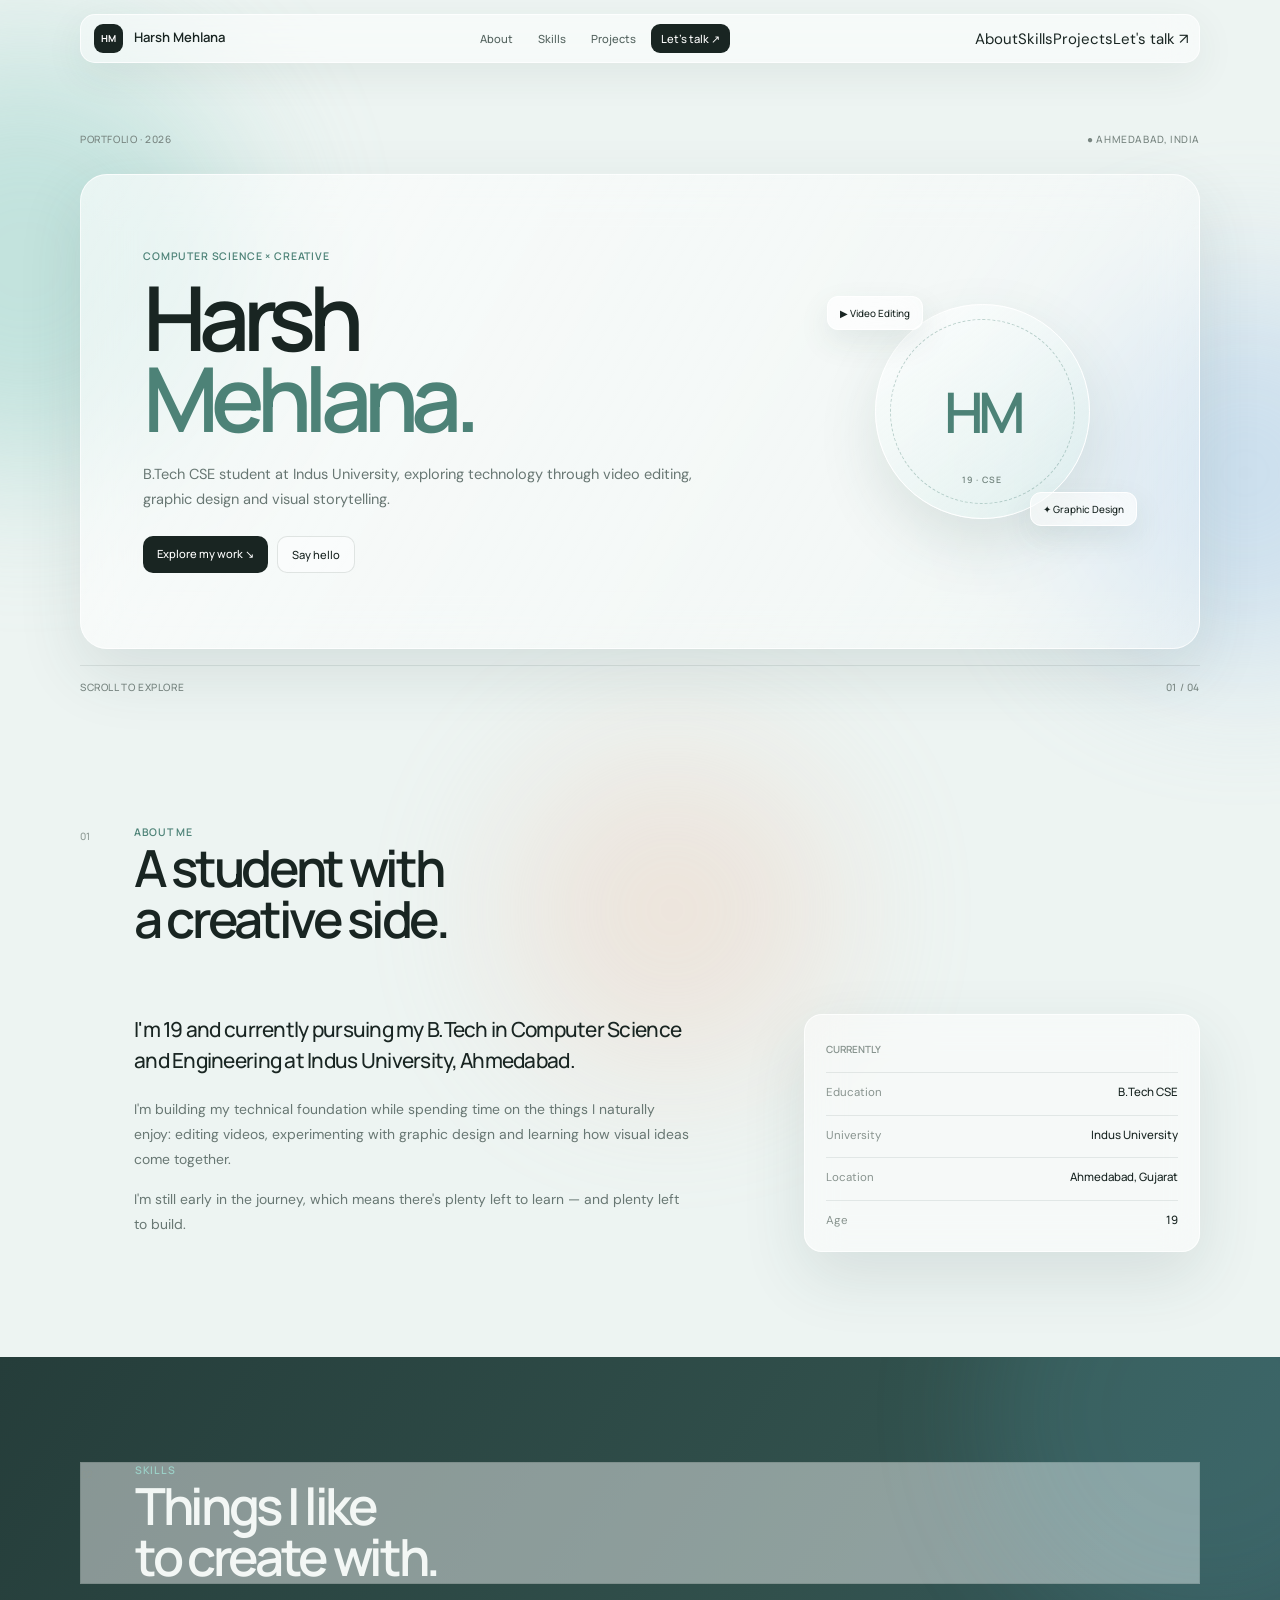
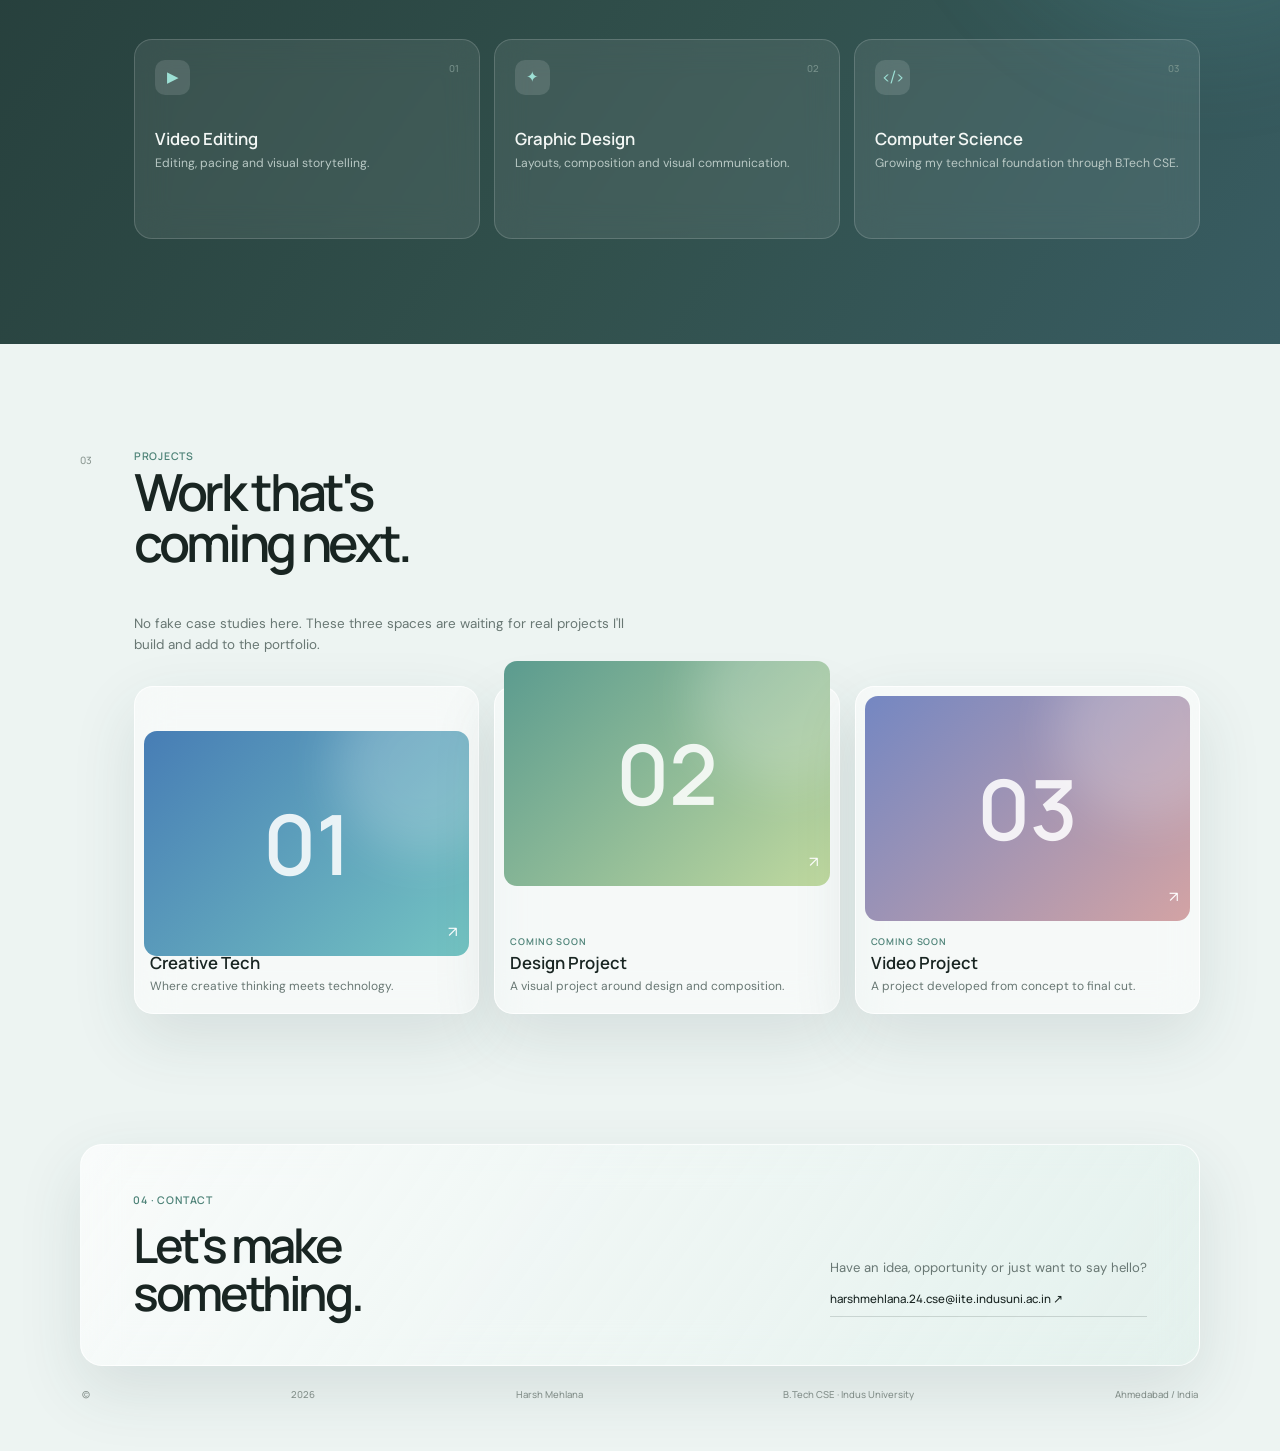
==== index.html @ b62e7a85 "Fix mobile navigation layout" ====
<!doctype html><html lang="en"><head><meta charset="utf-8"><meta name="viewport" content="width=device-width,initial-scale=1"><meta name="description" content="Harsh Mehlana — B.Tech CSE student, video editor and graphic designer."><title>Harsh Mehlana — Portfolio</title><link rel="preconnect" href="https://fonts.googleapis.com"><link href="https://fonts.googleapis.com/css2?family=DM+Sans:wght@400;500;600&family=Manrope:wght@500;600;700&display=swap" rel="stylesheet"><link href="https://cdn.jsdelivr.net/npm/bootstrap-icons@1.11.3/font/bootstrap-icons.css" rel="stylesheet"><link rel="stylesheet" href="style.css"></head><body><div class="orb a"></div><div class="orb b"></div><div class="orb c"></div><header id="siteHeader"><div class="nav"><a class="brand" href="#home"><b>HM</b> Harsh Mehlana</a><div class="links"><a href="#about">About</a><a href="#skills">Skills</a><a href="#projects">Projects</a><a class="pill" href="#contact">Let's talk ↗</a></div><button class="menu" type="button" aria-label="Open menu" aria-expanded="false">☰</button><div class="mobile-menu" aria-hidden="true"><a href="#about">About</a><a href="#skills">Skills</a><a href="#projects">Projects</a><a class="pill" href="#contact">Let's talk ↗</a></div></div></header><main><section id="home" class="hero wrap"><div class="meta"><span>Portfolio · 2026</span><span>● Ahmedabad, India</span></div><div class="hero-card reveal"><div><p class="eyebrow">Computer Science × Creative</p><h1>Harsh<br><span>Mehlana.</span></h1><p class="intro">B.Tech CSE student at Indus University, exploring technology through video editing, graphic design and visual storytelling.</p><div class="actions"><a class="btn dark" href="#projects">Explore my work ↘</a><a class="btn light" href="mailto:harshmehlana.24.cse@iite.indusuni.ac.in">Say hello</a></div></div><div class="visual"><div class="avatar">HM<small>19 · CSE</small></div><div class="chip one">▶ Video Editing</div><div class="chip two">✦ Graphic Design</div></div></div><div class="hero-foot"><span>Scroll to explore</span><span>01 / 04</span></div></section><section id="about" class="section wrap"><div class="head"><small>01</small><div><p>About me</p><h2>A student with<br>a creative side.</h2></div></div><div class="about"><div class="copy reveal"><strong>I'm 19 and currently pursuing my B.Tech in Computer Science and Engineering at Indus University, Ahmedabad.</strong><p>I'm building my technical foundation while spending time on the things I naturally enjoy: editing videos, experimenting with graphic design and learning how visual ideas come together.</p><p>I'm still early in the journey, which means there's plenty left to learn — and plenty left to build.</p></div><div class="info reveal"><label>Currently</label><p><span>Education</span><b>B.Tech CSE</b></p><p><span>University</span><b>Indus University</b></p><p><span>Location</span><b>Ahmedabad, Gujarat</b></p><p><span>Age</span><b>19</b></p></div></div></section><section id="skills" class="skills section"><div class="wrap"><div class="head light"><small>02</small><div><p>Skills</p><h2>Things I like<br>to create with.</h2></div></div><div class="skill-grid"><article class="glass reveal"><i>▶</i><em>01</em><h3>Video Editing</h3><p>Editing, pacing and visual storytelling.</p></article><article class="glass reveal"><i>✦</i><em>02</em><h3>Graphic Design</h3><p>Layouts, composition and visual communication.</p></article><article class="glass reveal"><i>&lt;/&gt;</i><em>03</em><h3>Computer Science</h3><p>Growing my technical foundation through B.Tech CSE.</p></article></div></div></section><section id="projects" class="section wrap"><div class="head"><small>03</small><div><p>Projects</p><h2>Work that's<br>coming next.</h2></div></div><p class="note">No fake case studies here. These three spaces are waiting for real projects I'll build and add to the portfolio.</p><div class="projects"><article class="project reveal"><div class="art one"><b>01</b><span>↗</span></div><small>COMING SOON</small><h3>Creative Tech</h3><p>Where creative thinking meets technology.</p></article><article class="project reveal"><div class="art two"><b>02</b><span>↗</span></div><small>COMING SOON</small><h3>Design Project</h3><p>A visual project around design and composition.</p></article><article class="project reveal"><div class="art three"><b>03</b><span>↗</span></div><small>COMING SOON</small><h3>Video Project</h3><p>A project developed from concept to final cut.</p></article></div></section><section id="contact" class="contact wrap"><div class="contact-card reveal"><div><p class="eyebrow">04 · Contact</p><h2>Let's make<br>something.</h2></div><div><p>Have an idea, opportunity or just want to say hello?</p><a href="mailto:harshmehlana.24.cse@iite.indusuni.ac.in">harshmehlana.24.cse@iite.indusuni.ac.in ↗</a></div></div><footer>© <span id="year"></span> Harsh Mehlana <span>B.Tech CSE · Indus University</span><span>Ahmedabad / India</span></footer></section></main><button id="backTop">↑</button><script src="script.js"></script></body></html>
---- style.css ----
:root{--bg:#edf4f2;--ink:#192522;--muted:#687773;--green:#4d8277;--line:rgba(255,255,255,.78);--glass:rgba(255,255,255,.48);--shadow:0 24px 65px rgba(45,77,71,.12)}*{box-sizing:border-box}html{scroll-behavior:smooth}body{margin:0;background:var(--bg);color:var(--ink);font:15px/1.6 'DM Sans',sans-serif;overflow-x:hidden}.wrap{width:min(1120px,calc(100% - 40px));margin:auto}a{text-decoration:none;color:inherit}.orb{position:fixed;z-index:-1;border-radius:50%;filter:blur(75px);pointer-events:none}.a{width:430px;height:430px;background:#9fd4cc;left:-190px;top:5%;opacity:.55}.b{width:370px;height:370px;background:#a9c9e9;right:-150px;top:32%;opacity:.48}.c{width:320px;height:320px;background:#edc1aa;left:40%;bottom:-170px;opacity:.3}header{position:fixed;z-index:20;top:0;left:0;right:0;padding:14px 18px}.nav{width:min(1120px,100%);margin:auto;padding:9px 11px 9px 13px;border:1px solid var(--line);border-radius:15px;background:rgba(255,255,255,.5);backdrop-filter:blur(20px);box-shadow:0 12px 40px rgba(40,65,62,.07);display:flex;justify-content:space-between;align-items:center}.brand{font:600 .82rem 'Manrope'}.brand b{display:inline-grid;place-items:center;width:29px;height:29px;margin-right:8px;border-radius:9px;background:var(--ink);color:#fff;font-size:.6rem}.links{display:flex;gap:5px}.links a{padding:7px 10px;border-radius:9px;font:500 .7rem 'Manrope';color:#53625e}.links a:hover{background:#fff}.links .pill{background:var(--ink);color:#fff}.menu{display:none;border:0;background:none}.hero{padding-top:105px;min-height:720px;display:flex;flex-direction:column;justify-content:center}.meta,.hero-foot{display:flex;justify-content:space-between;color:#788580;font:500 .63rem 'Manrope';letter-spacing:.06em;text-transform:uppercase}.hero-card{margin-top:28px;min-height:475px;padding:55px 62px;border:1px solid var(--line);border-radius:27px;background:linear-gradient(120deg,rgba(255,255,255,.62),rgba(255,255,255,.28));backdrop-filter:blur(24px);box-shadow:var(--shadow);display:grid;grid-template-columns:1fr 310px;gap:65px;align-items:center;overflow:hidden}.eyebrow{color:var(--green);font:600 .66rem 'Manrope';letter-spacing:.08em;text-transform:uppercase;margin:0 0 14px}.hero h1{font:600 clamp(4rem,7vw,6.6rem)/.9 'Manrope';letter-spacing:-.085em;margin:0}.hero h1 span{color:var(--green)}.intro{max-width:550px;color:var(--muted);font-size:.91rem;line-height:1.75;margin:23px 0}.actions{display:flex;gap:9px}.btn{padding:10px 14px;border-radius:10px;font:500 .7rem 'Manrope'}.dark{background:var(--ink);color:#fff}.light{border:1px solid rgba(30,50,46,.12);background:rgba(255,255,255,.45)}.visual{height:300px;position:relative;display:grid;place-items:center}.avatar{width:215px;height:215px;border-radius:50%;display:grid;place-items:center;background:linear-gradient(145deg,rgba(255,255,255,.75),rgba(202,231,227,.4));border:1px solid #fff;box-shadow:0 25px 60px rgba(47,83,78,.13);font:600 3.5rem 'Manrope';letter-spacing:-.1em;color:var(--green);position:relative}.avatar:before{content:"";position:absolute;inset:14px;border:1px dashed rgba(78,131,120,.35);border-radius:50%}.avatar small{position:absolute;bottom:32px;font:600 .55rem 'Manrope';letter-spacing:.12em;color:#72847e}.chip{position:absolute;padding:9px 12px;border:1px solid #fff;background:rgba(255,255,255,.58);backdrop-filter:blur(15px);border-radius:11px;box-shadow:0 12px 30px rgba(44,75,70,.1);font:500 .62rem 'Manrope'}.one{left:0;top:35px}.two{right:0;bottom:35px}.hero-foot{border-top:1px solid rgba(40,55,52,.1);padding-top:14px;margin-top:16px}.section{padding:105px 0}.head{display:grid;grid-template-columns:40px 1fr;gap:14px}.head small{color:#8b9792;font:500 .63rem 'Manrope';padding-top:4px}.head p{color:var(--green);font:600 .66rem 'Manrope';text-transform:uppercase;letter-spacing:.07em;margin:0 0 3px}.head h2{font:600 clamp(2rem,4vw,3.5rem)/1 'Manrope';letter-spacing:-.065em;margin:0}.about{display:grid;grid-template-columns:1fr .7fr;gap:105px;padding:70px 0 0 54px}.copy{max-width:560px}.copy strong{display:block;font:500 1.3rem/1.45 'Manrope';letter-spacing:-.035em;margin-bottom:22px}.copy p{color:var(--muted);font-size:.87rem;line-height:1.8;margin:0 0 15px}.info{padding:21px;border:1px solid var(--line);border-radius:18px;background:var(--glass);backdrop-filter:blur(18px);box-shadow:var(--shadow)}.info label{font:600 .62rem 'Manrope';text-transform:uppercase;color:#87938e}.info p{display:flex;justify-content:space-between;border-top:1px solid rgba(30,50,46,.09);padding:11px 0 0;margin:12px 0 0;font-size:.72rem}.info span{color:#89948f}.info b{font:500 .72rem 'Manrope'}.skills{max-width:none;background:linear-gradient(125deg,#253d3a,#31504c 55%,#385c62);color:#f3f7f5;position:relative;overflow:hidden}.skills:after{content:"";position:absolute;width:450px;height:450px;border-radius:50%;right:-150px;top:-170px;background:#67b9c1;opacity:.15;filter:blur(60px)}.light h2{color:#f3f7f5}.light p{color:#9bd0c7}.skill-grid{display:grid;grid-template-columns:repeat(3,1fr);gap:14px;margin:55px 0 0 54px;position:relative}.glass{min-height:200px;padding:20px;border:1px solid rgba(255,255,255,.16);border-radius:18px;background:rgba(255,255,255,.08);backdrop-filter:blur(16px);transition:.25s;position:relative}.glass:hover{transform:translateY(-5px);background:rgba(255,255,255,.13)}.glass i{display:grid;place-items:center;width:35px;height:35px;border-radius:10px;background:rgba(255,255,255,.12);color:#9de0d5;font-style:normal}.glass em{position:absolute;right:20px;top:22px;color:#78918b;font:500 .6rem 'Manrope';font-style:normal}.glass h3{font:600 1.05rem 'Manrope';margin:32px 0 4px}.glass p{color:#b8c8c4;font-size:.76rem;margin:0}.note{max-width:520px;margin:45px 0 30px 54px;color:var(--muted);font-size:.84rem}.projects{display:grid;grid-template-columns:repeat(3,1fr);gap:15px;margin-left:54px}.project{padding:9px;border:1px solid var(--line);border-radius:19px;background:var(--glass);backdrop-filter:blur(20px);box-shadow:var(--shadow);transition:.3s}.project:hover{transform:translateY(-6px)}.art{height:225px;border-radius:13px;display:grid;place-items:center;position:relative;overflow:hidden}.art:after{content:"";position:absolute;width:180px;height:180px;border-radius:50%;background:#fff3;filter:blur(25px);right:-45px;top:-55px}.art.one{background:linear-gradient(135deg,#477db5,#74c4c2)}.art.two{background:linear-gradient(135deg,#5b9b8f,#c0d99f)}.art.three{background:linear-gradient(135deg,#7487c2,#d3a3a4)}.art b{font:600 5.2rem 'Manrope';color:#fffd}.art span{position:absolute;right:12px;bottom:12px;color:#fff;z-index:2}.project>small{display:block;color:var(--green);font:600 .58rem 'Manrope';letter-spacing:.09em;margin:14px 6px 3px}.project h3{font:600 1.05rem 'Manrope';margin:0 6px 3px}.project p{color:var(--muted);font-size:.75rem;margin:0 6px 8px}.contact{padding:25px 0 28px}.contact-card{padding:48px 52px;border:1px solid var(--line);border-radius:22px;background:linear-gradient(125deg,rgba(255,255,255,.65),rgba(218,238,232,.48));backdrop-filter:blur(22px);box-shadow:var(--shadow);display:flex;justify-content:space-between;align-items:end;gap:50px}.contact-card h2{font:600 3rem/1 'Manrope';letter-spacing:-.07em;margin:0}.contact-card>div:last-child{max-width:430px}.contact-card p:not(.eyebrow){color:var(--muted);font-size:.82rem}.contact-card a{display:block;border-bottom:1px solid rgba(30,45,42,.16);padding-bottom:10px;font:500 .72rem 'Manrope';word-break:break-word}footer{display:flex;justify-content:space-between;padding:22px 2px;color:#89948f;font:500 .6rem 'Manrope'}#backTop{position:fixed;right:20px;bottom:20px;width:38px;height:38px;border:1px solid #fff;border-radius:11px;background:#fffb;color:var(--ink);opacity:0;pointer-events:none;z-index:40}#backTop.show{opacity:1;pointer-events:auto}.reveal{opacity:0;transform:translateY(16px);transition:.65s}.reveal.visible{opacity:1;transform:none}.delay-1{transition-delay:.08s}.delay-2{transition-delay:.16s}@media(max-width:850px){.wrap{width:calc(100% - 30px)}.links{display:none}.menu{display:block}.hero-card{grid-template-columns:1fr;padding:40px;gap:25px}.visual{max-width:330px}.about{grid-template-columns:1fr;gap:40px;padding-left:0}.skill-grid,.projects{grid-template-columns:1fr 1fr;margin-left:0}.note{margin-left:0}.skills{padding-left:15px;padding-right:15px}.contact-card{display:block}.contact-card>div:last-child{margin-top:30px}}@media(max-width:540px){.hero{padding-top:90px}.hero-top span:last-child,.hero-foot span:first-child{display:none}.hero-card{padding:28px 22px;border-radius:20px}.hero h1{font-size:clamp(3.5rem,17vw,5rem)}.hero-text{font-size:.85rem}.visual{height:250px}.avatar{width:180px;height:180px}.avatar{font-size:3rem}.one{left:-3px}.two{right:-3px}.section{padding:80px 0}.skill-grid,.projects{grid-template-columns:1fr}.glass{min-height:155px}.art{height:210px}.contact-card{padding:32px 24px}.contact-card h2{font-size:2.5rem}footer{flex-direction:column;gap:7px}}
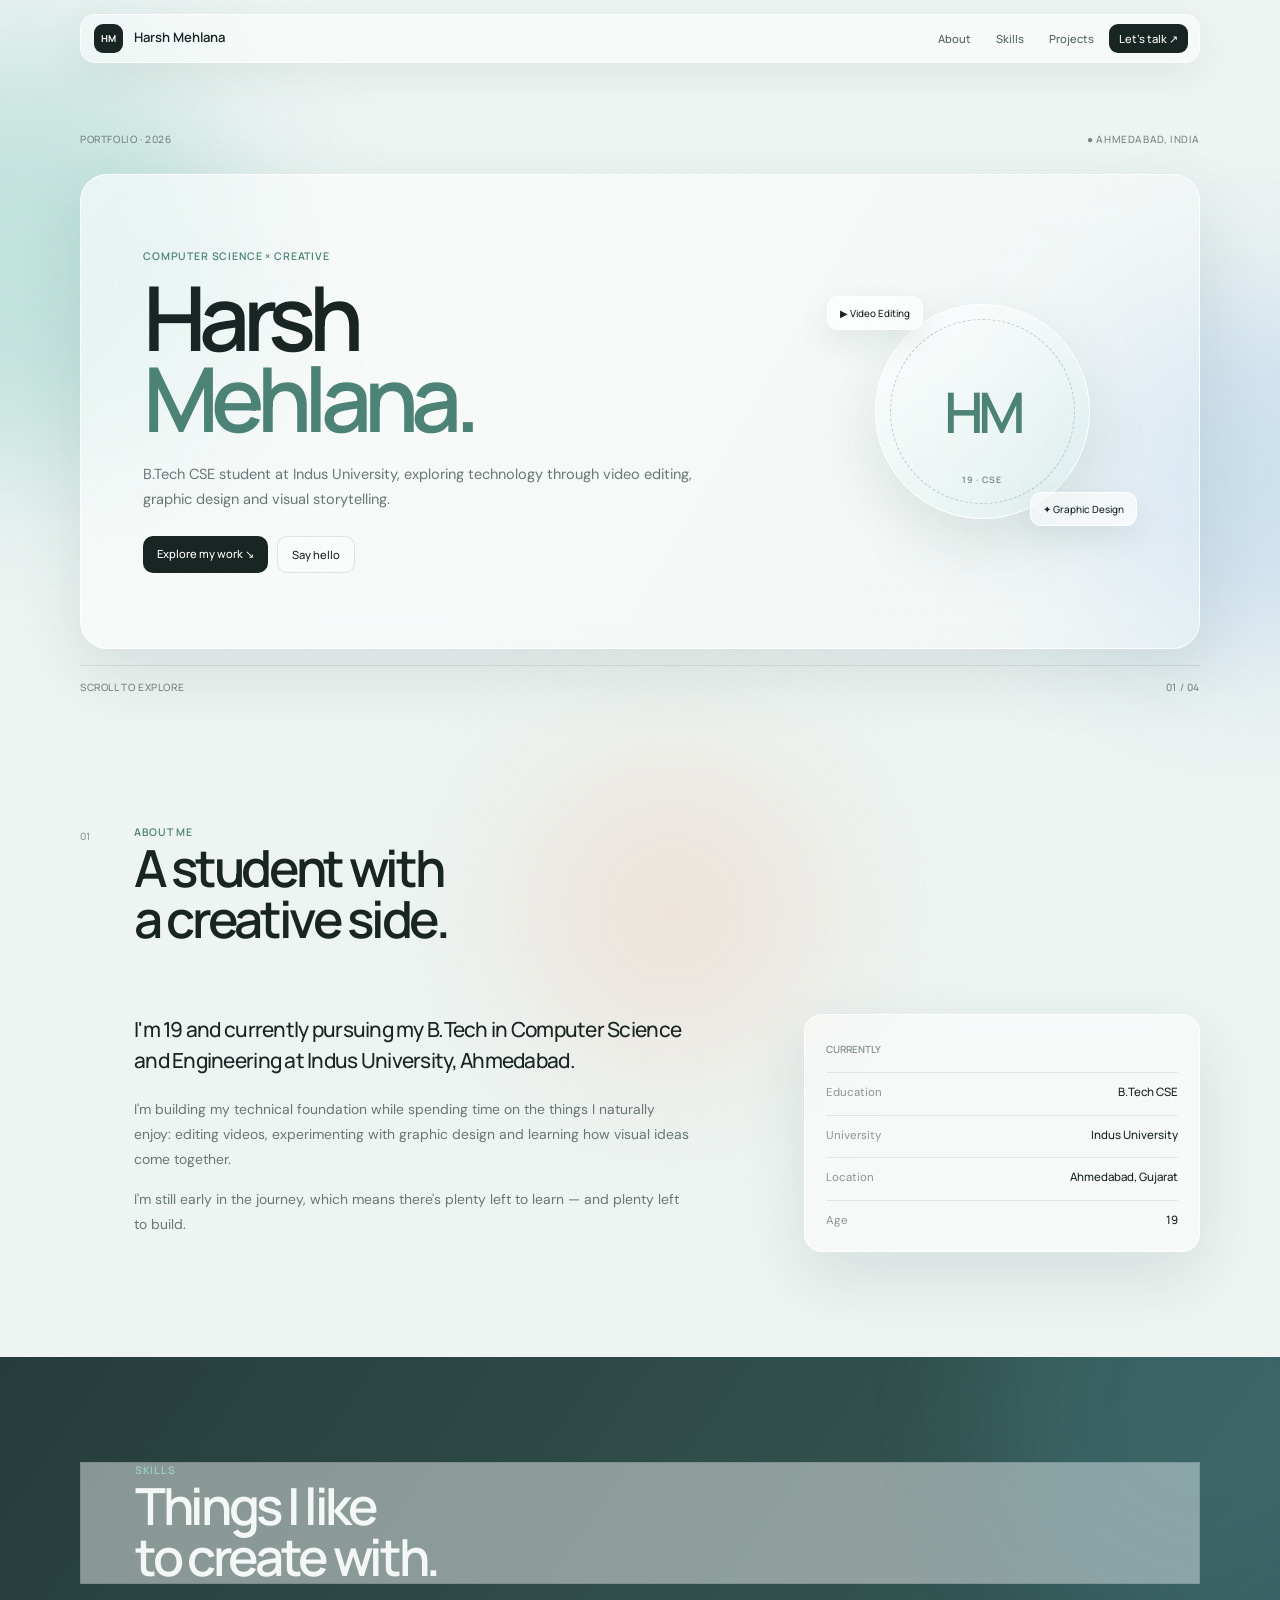
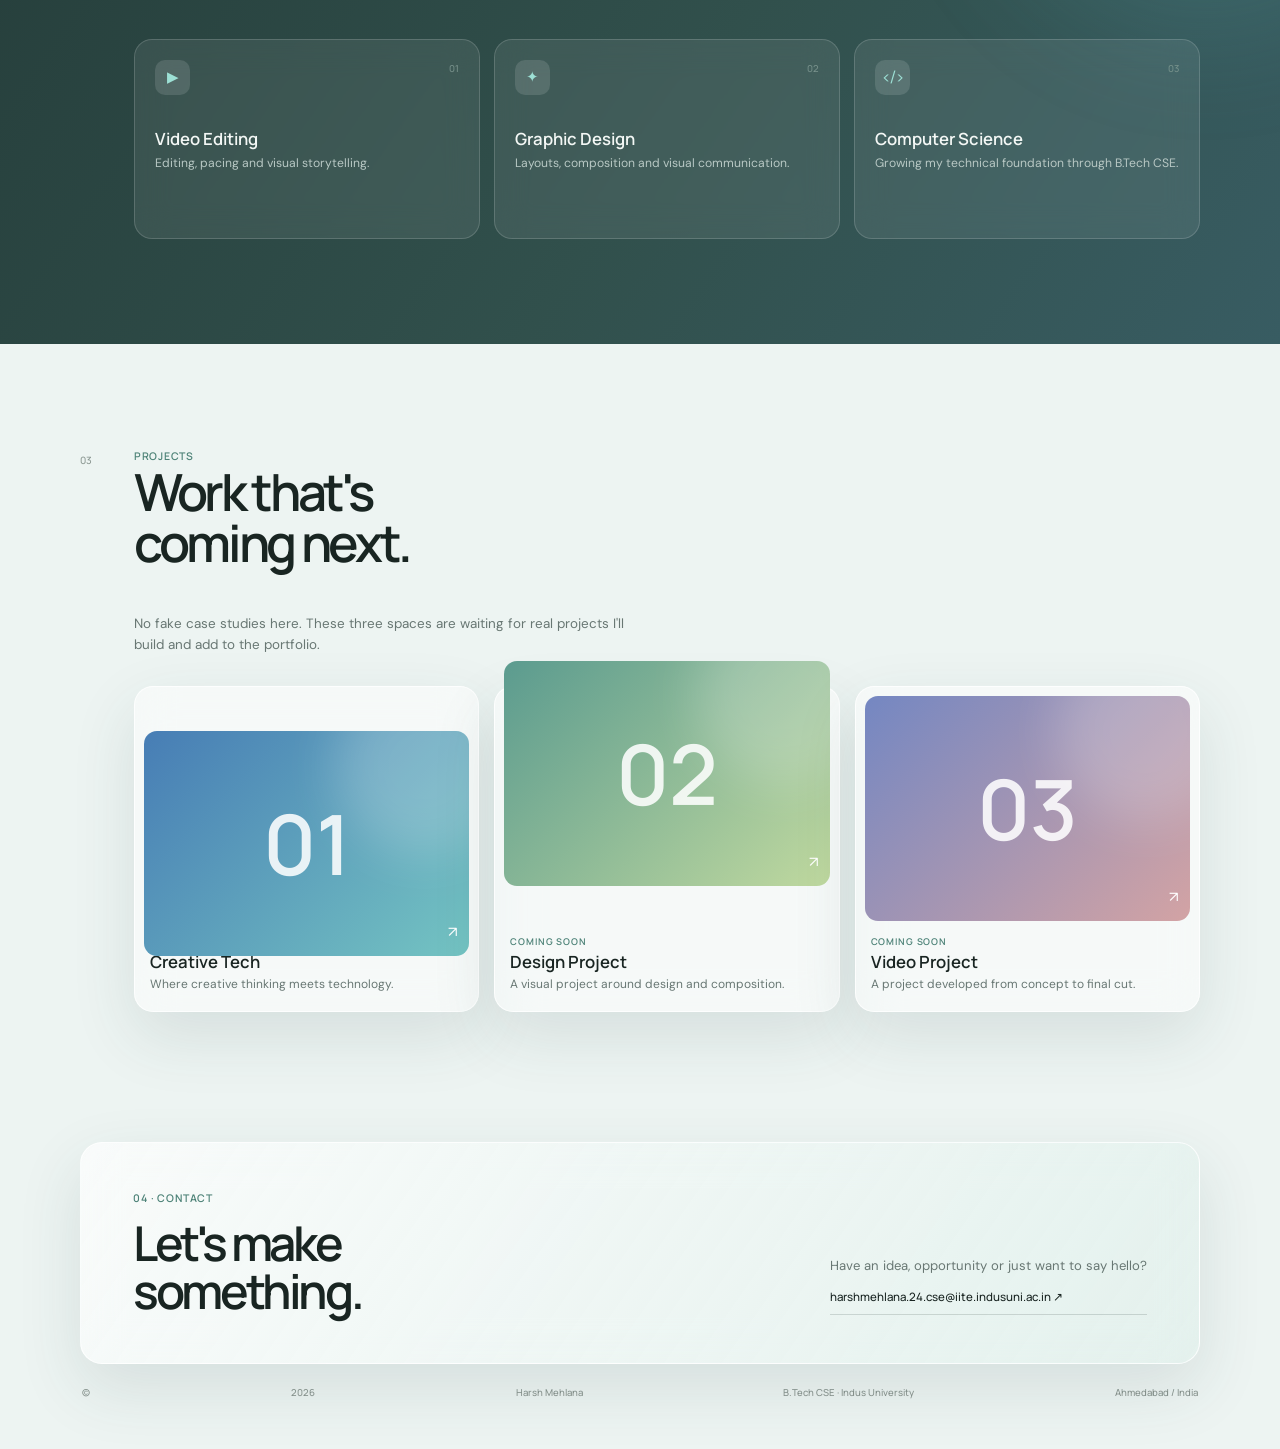
==== commit aaeda380: "Normalize project card markup" ====
--- a/index.html
+++ b/index.html
@@ -1 +1 @@
-<!doctype html><html lang="en"><head><meta charset="utf-8"><meta name="viewport" content="width=device-width,initial-scale=1"><meta name="description" content="Harsh Mehlana — B.Tech CSE student, video editor and graphic designer."><title>Harsh Mehlana — Portfolio</title><link rel="preconnect" href="https://fonts.googleapis.com"><link href="https://fonts.googleapis.com/css2?family=DM+Sans:wght@400;500;600&family=Manrope:wght@500;600;700&display=swap" rel="stylesheet"><link href="https://cdn.jsdelivr.net/npm/bootstrap-icons@1.11.3/font/bootstrap-icons.css" rel="stylesheet"><link rel="stylesheet" href="style.css"></head><body><div class="orb a"></div><div class="orb b"></div><div class="orb c"></div><header id="siteHeader"><div class="nav"><a class="brand" href="#home"><b>HM</b> Harsh Mehlana</a><div class="links"><a href="#about">About</a><a href="#skills">Skills</a><a href="#projects">Projects</a><a class="pill" href="#contact">Let's talk ↗</a></div><button class="menu" type="button" aria-label="Open menu" aria-expanded="false">☰</button><div class="mobile-menu" aria-hidden="true"><a href="#about">About</a><a href="#skills">Skills</a><a href="#projects">Projects</a><a class="pill" href="#contact">Let's talk ↗</a></div></div></header><main><section id="home" class="hero wrap"><div class="meta"><span>Portfolio · 2026</span><span>● Ahmedabad, India</span></div><div class="hero-card reveal"><div><p class="eyebrow">Computer Science × Creative</p><h1>Harsh<br><span>Mehlana.</span></h1><p class="intro">B.Tech CSE student at Indus University, exploring technology through video editing, graphic design and visual storytelling.</p><div class="actions"><a class="btn dark" href="#projects">Explore my work ↘</a><a class="btn light" href="mailto:harshmehlana.24.cse@iite.indusuni.ac.in">Say hello</a></div></div><div class="visual"><div class="avatar">HM<small>19 · CSE</small></div><div class="chip one">▶ Video Editing</div><div class="chip two">✦ Graphic Design</div></div></div><div class="hero-foot"><span>Scroll to explore</span><span>01 / 04</span></div></section><section id="about" class="section wrap"><div class="head"><small>01</small><div><p>About me</p><h2>A student with<br>a creative side.</h2></div></div><div class="about"><div class="copy reveal"><strong>I'm 19 and currently pursuing my B.Tech in Computer Science and Engineering at Indus University, Ahmedabad.</strong><p>I'm building my technical foundation while spending time on the things I naturally enjoy: editing videos, experimenting with graphic design and learning how visual ideas come together.</p><p>I'm still early in the journey, which means there's plenty left to learn — and plenty left to build.</p></div><div class="info reveal"><label>Currently</label><p><span>Education</span><b>B.Tech CSE</b></p><p><span>University</span><b>Indus University</b></p><p><span>Location</span><b>Ahmedabad, Gujarat</b></p><p><span>Age</span><b>19</b></p></div></div></section><section id="skills" class="skills section"><div class="wrap"><div class="head light"><small>02</small><div><p>Skills</p><h2>Things I like<br>to create with.</h2></div></div><div class="skill-grid"><article class="glass reveal"><i>▶</i><em>01</em><h3>Video Editing</h3><p>Editing, pacing and visual storytelling.</p></article><article class="glass reveal"><i>✦</i><em>02</em><h3>Graphic Design</h3><p>Layouts, composition and visual communication.</p></article><article class="glass reveal"><i>&lt;/&gt;</i><em>03</em><h3>Computer Science</h3><p>Growing my technical foundation through B.Tech CSE.</p></article></div></div></section><section id="projects" class="section wrap"><div class="head"><small>03</small><div><p>Projects</p><h2>Work that's<br>coming next.</h2></div></div><p class="note">No fake case studies here. These three spaces are waiting for real projects I'll build and add to the portfolio.</p><div class="projects"><article class="project reveal"><div class="art one"><b>01</b><span>↗</span></div><small>COMING SOON</small><h3>Creative Tech</h3><p>Where creative thinking meets technology.</p></article><article class="project reveal"><div class="art two"><b>02</b><span>↗</span></div><small>COMING SOON</small><h3>Design Project</h3><p>A visual project around design and composition.</p></article><article class="project reveal"><div class="art three"><b>03</b><span>↗</span></div><small>COMING SOON</small><h3>Video Project</h3><p>A project developed from concept to final cut.</p></article></div></section><section id="contact" class="contact wrap"><div class="contact-card reveal"><div><p class="eyebrow">04 · Contact</p><h2>Let's make<br>something.</h2></div><div><p>Have an idea, opportunity or just want to say hello?</p><a href="mailto:harshmehlana.24.cse@iite.indusuni.ac.in">harshmehlana.24.cse@iite.indusuni.ac.in ↗</a></div></div><footer>© <span id="year"></span> Harsh Mehlana <span>B.Tech CSE · Indus University</span><span>Ahmedabad / India</span></footer></section></main><button id="backTop">↑</button><script src="script.js"></script></body></html>+<!doctype html><html lang="en"><head><meta charset="utf-8"><meta name="viewport" content="width=device-width,initial-scale=1"><meta name="description" content="Harsh Mehlana — B.Tech CSE student, video editor and graphic designer."><title>Harsh Mehlana — Portfolio</title><link rel="preconnect" href="https://fonts.googleapis.com"><link href="https://fonts.googleapis.com/css2?family=DM+Sans:wght@400;500;600&family=Manrope:wght@500;600;700&display=swap" rel="stylesheet"><link href="https://cdn.jsdelivr.net/npm/bootstrap-icons@1.11.3/font/bootstrap-icons.css" rel="stylesheet"><link rel="stylesheet" href="style.css"></head><body><div class="orb a"></div><div class="orb b"></div><div class="orb c"></div><header id="siteHeader"><div class="nav"><a class="brand" href="#home"><b>HM</b> Harsh Mehlana</a><div class="links"><a href="#about">About</a><a href="#skills">Skills</a><a href="#projects">Projects</a><a class="pill" href="#contact">Let's talk ↗</a></div><button class="menu" type="button" aria-label="Open menu" aria-expanded="false">☰</button><div class="mobile-menu" aria-hidden="true"><a href="#about">About</a><a href="#skills">Skills</a><a href="#projects">Projects</a><a class="pill" href="#contact">Let's talk ↗</a></div></div></header><main><section id="home" class="hero wrap"><div class="meta"><span>Portfolio · 2026</span><span>● Ahmedabad, India</span></div><div class="hero-card reveal"><div><p class="eyebrow">Computer Science × Creative</p><h1>Harsh<br><span>Mehlana.</span></h1><p class="intro">B.Tech CSE student at Indus University, exploring technology through video editing, graphic design and visual storytelling.</p><div class="actions"><a class="btn dark" href="#projects">Explore my work ↘</a><a class="btn light" href="mailto:harshmehlana.24.cse@iite.indusuni.ac.in">Say hello</a></div></div><div class="visual"><div class="avatar">HM<small>19 · CSE</small></div><div class="chip one">▶ Video Editing</div><div class="chip two">✦ Graphic Design</div></div></div><div class="hero-foot"><span>Scroll to explore</span><span>01 / 04</span></div></section><section id="about" class="section wrap"><div class="head"><small>01</small><div><p>About me</p><h2>A student with<br>a creative side.</h2></div></div><div class="about"><div class="copy reveal"><strong>I'm 19 and currently pursuing my B.Tech in Computer Science and Engineering at Indus University, Ahmedabad.</strong><p>I'm building my technical foundation while spending time on the things I naturally enjoy: editing videos, experimenting with graphic design and learning how visual ideas come together.</p><p>I'm still early in the journey, which means there's plenty left to learn — and plenty left to build.</p></div><div class="info reveal"><label>Currently</label><p><span>Education</span><b>B.Tech CSE</b></p><p><span>University</span><b>Indus University</b></p><p><span>Location</span><b>Ahmedabad, Gujarat</b></p><p><span>Age</span><b>19</b></p></div></div></section><section id="skills" class="skills section"><div class="wrap"><div class="head light"><small>02</small><div><p>Skills</p><h2>Things I like<br>to create with.</h2></div></div><div class="skill-grid"><article class="glass reveal"><i>▶</i><em>01</em><h3>Video Editing</h3><p>Editing, pacing and visual storytelling.</p></article><article class="glass reveal"><i>✦</i><em>02</em><h3>Graphic Design</h3><p>Layouts, composition and visual communication.</p></article><article class="glass reveal"><i>&lt;/&gt;</i><em>03</em><h3>Computer Science</h3><p>Growing my technical foundation through B.Tech CSE.</p></article></div></div></section><section id="projects" class="section wrap"><div class="head"><small>03</small><div><p>Projects</p><h2>Work that's<br>coming next.</h2></div></div><p class="note">No fake case studies here. These three spaces are waiting for real projects I'll build and add to the portfolio.</p><div class="projects"><article class="project"><div class="art one"><b>01</b><span>↗</span></div><small>COMING SOON</small><h3>Creative Tech</h3><p>Where creative thinking meets technology.</p></article><article class="project"><div class="art two"><b>02</b><span>↗</span></div><small>COMING SOON</small><h3>Design Project</h3><p>A visual project around design and composition.</p></article><article class="project"><div class="art three"><b>03</b><span>↗</span></div><small>COMING SOON</small><h3>Video Project</h3><p>A project developed from concept to final cut.</p></article></div></section><section id="contact" class="contact wrap"><div class="contact-card reveal"><div><p class="eyebrow">04 · Contact</p><h2>Let's make<br>something.</h2></div><div><p>Have an idea, opportunity or just want to say hello?</p><a href="mailto:harshmehlana.24.cse@iite.indusuni.ac.in">harshmehlana.24.cse@iite.indusuni.ac.in ↗</a></div></div><footer>© <span id="year"></span> Harsh Mehlana <span>B.Tech CSE · Indus University</span><span>Ahmedabad / India</span></footer></section></main><button id="backTop">↑</button><script src="script.js"></script></body></html>
--- a/style.css
+++ b/style.css
@@ -1 +1,261 @@
-:root{--bg:#edf4f2;--ink:#192522;--muted:#687773;--green:#4d8277;--line:rgba(255,255,255,.78);--glass:rgba(255,255,255,.48);--shadow:0 24px 65px rgba(45,77,71,.12)}*{box-sizing:border-box}html{scroll-behavior:smooth}body{margin:0;background:var(--bg);color:var(--ink);font:15px/1.6 'DM Sans',sans-serif;overflow-x:hidden}.wrap{width:min(1120px,calc(100% - 40px));margin:auto}a{text-decoration:none;color:inherit}.orb{position:fixed;z-index:-1;border-radius:50%;filter:blur(75px);pointer-events:none}.a{width:430px;height:430px;background:#9fd4cc;left:-190px;top:5%;opacity:.55}.b{width:370px;height:370px;background:#a9c9e9;right:-150px;top:32%;opacity:.48}.c{width:320px;height:320px;background:#edc1aa;left:40%;bottom:-170px;opacity:.3}header{position:fixed;z-index:20;top:0;left:0;right:0;padding:14px 18px}.nav{width:min(1120px,100%);margin:auto;padding:9px 11px 9px 13px;border:1px solid var(--line);border-radius:15px;background:rgba(255,255,255,.5);backdrop-filter:blur(20px);box-shadow:0 12px 40px rgba(40,65,62,.07);display:flex;justify-content:space-between;align-items:center}.brand{font:600 .82rem 'Manrope'}.brand b{display:inline-grid;place-items:center;width:29px;height:29px;margin-right:8px;border-radius:9px;background:var(--ink);color:#fff;font-size:.6rem}.links{display:flex;gap:5px}.links a{padding:7px 10px;border-radius:9px;font:500 .7rem 'Manrope';color:#53625e}.links a:hover{background:#fff}.links .pill{background:var(--ink);color:#fff}.menu{display:none;border:0;background:none}.hero{padding-top:105px;min-height:720px;display:flex;flex-direction:column;justify-content:center}.meta,.hero-foot{display:flex;justify-content:space-between;color:#788580;font:500 .63rem 'Manrope';letter-spacing:.06em;text-transform:uppercase}.hero-card{margin-top:28px;min-height:475px;padding:55px 62px;border:1px solid var(--line);border-radius:27px;background:linear-gradient(120deg,rgba(255,255,255,.62),rgba(255,255,255,.28));backdrop-filter:blur(24px);box-shadow:var(--shadow);display:grid;grid-template-columns:1fr 310px;gap:65px;align-items:center;overflow:hidden}.eyebrow{color:var(--green);font:600 .66rem 'Manrope';letter-spacing:.08em;text-transform:uppercase;margin:0 0 14px}.hero h1{font:600 clamp(4rem,7vw,6.6rem)/.9 'Manrope';letter-spacing:-.085em;margin:0}.hero h1 span{color:var(--green)}.intro{max-width:550px;color:var(--muted);font-size:.91rem;line-height:1.75;margin:23px 0}.actions{display:flex;gap:9px}.btn{padding:10px 14px;border-radius:10px;font:500 .7rem 'Manrope'}.dark{background:var(--ink);color:#fff}.light{border:1px solid rgba(30,50,46,.12);background:rgba(255,255,255,.45)}.visual{height:300px;position:relative;display:grid;place-items:center}.avatar{width:215px;height:215px;border-radius:50%;display:grid;place-items:center;background:linear-gradient(145deg,rgba(255,255,255,.75),rgba(202,231,227,.4));border:1px solid #fff;box-shadow:0 25px 60px rgba(47,83,78,.13);font:600 3.5rem 'Manrope';letter-spacing:-.1em;color:var(--green);position:relative}.avatar:before{content:"";position:absolute;inset:14px;border:1px dashed rgba(78,131,120,.35);border-radius:50%}.avatar small{position:absolute;bottom:32px;font:600 .55rem 'Manrope';letter-spacing:.12em;color:#72847e}.chip{position:absolute;padding:9px 12px;border:1px solid #fff;background:rgba(255,255,255,.58);backdrop-filter:blur(15px);border-radius:11px;box-shadow:0 12px 30px rgba(44,75,70,.1);font:500 .62rem 'Manrope'}.one{left:0;top:35px}.two{right:0;bottom:35px}.hero-foot{border-top:1px solid rgba(40,55,52,.1);padding-top:14px;margin-top:16px}.section{padding:105px 0}.head{display:grid;grid-template-columns:40px 1fr;gap:14px}.head small{color:#8b9792;font:500 .63rem 'Manrope';padding-top:4px}.head p{color:var(--green);font:600 .66rem 'Manrope';text-transform:uppercase;letter-spacing:.07em;margin:0 0 3px}.head h2{font:600 clamp(2rem,4vw,3.5rem)/1 'Manrope';letter-spacing:-.065em;margin:0}.about{display:grid;grid-template-columns:1fr .7fr;gap:105px;padding:70px 0 0 54px}.copy{max-width:560px}.copy strong{display:block;font:500 1.3rem/1.45 'Manrope';letter-spacing:-.035em;margin-bottom:22px}.copy p{color:var(--muted);font-size:.87rem;line-height:1.8;margin:0 0 15px}.info{padding:21px;border:1px solid var(--line);border-radius:18px;background:var(--glass);backdrop-filter:blur(18px);box-shadow:var(--shadow)}.info label{font:600 .62rem 'Manrope';text-transform:uppercase;color:#87938e}.info p{display:flex;justify-content:space-between;border-top:1px solid rgba(30,50,46,.09);padding:11px 0 0;margin:12px 0 0;font-size:.72rem}.info span{color:#89948f}.info b{font:500 .72rem 'Manrope'}.skills{max-width:none;background:linear-gradient(125deg,#253d3a,#31504c 55%,#385c62);color:#f3f7f5;position:relative;overflow:hidden}.skills:after{content:"";position:absolute;width:450px;height:450px;border-radius:50%;right:-150px;top:-170px;background:#67b9c1;opacity:.15;filter:blur(60px)}.light h2{color:#f3f7f5}.light p{color:#9bd0c7}.skill-grid{display:grid;grid-template-columns:repeat(3,1fr);gap:14px;margin:55px 0 0 54px;position:relative}.glass{min-height:200px;padding:20px;border:1px solid rgba(255,255,255,.16);border-radius:18px;background:rgba(255,255,255,.08);backdrop-filter:blur(16px);transition:.25s;position:relative}.glass:hover{transform:translateY(-5px);background:rgba(255,255,255,.13)}.glass i{display:grid;place-items:center;width:35px;height:35px;border-radius:10px;background:rgba(255,255,255,.12);color:#9de0d5;font-style:normal}.glass em{position:absolute;right:20px;top:22px;color:#78918b;font:500 .6rem 'Manrope';font-style:normal}.glass h3{font:600 1.05rem 'Manrope';margin:32px 0 4px}.glass p{color:#b8c8c4;font-size:.76rem;margin:0}.note{max-width:520px;margin:45px 0 30px 54px;color:var(--muted);font-size:.84rem}.projects{display:grid;grid-template-columns:repeat(3,1fr);gap:15px;margin-left:54px}.project{padding:9px;border:1px solid var(--line);border-radius:19px;background:var(--glass);backdrop-filter:blur(20px);box-shadow:var(--shadow);transition:.3s}.project:hover{transform:translateY(-6px)}.art{height:225px;border-radius:13px;display:grid;place-items:center;position:relative;overflow:hidden}.art:after{content:"";position:absolute;width:180px;height:180px;border-radius:50%;background:#fff3;filter:blur(25px);right:-45px;top:-55px}.art.one{background:linear-gradient(135deg,#477db5,#74c4c2)}.art.two{background:linear-gradient(135deg,#5b9b8f,#c0d99f)}.art.three{background:linear-gradient(135deg,#7487c2,#d3a3a4)}.art b{font:600 5.2rem 'Manrope';color:#fffd}.art span{position:absolute;right:12px;bottom:12px;color:#fff;z-index:2}.project>small{display:block;color:var(--green);font:600 .58rem 'Manrope';letter-spacing:.09em;margin:14px 6px 3px}.project h3{font:600 1.05rem 'Manrope';margin:0 6px 3px}.project p{color:var(--muted);font-size:.75rem;margin:0 6px 8px}.contact{padding:25px 0 28px}.contact-card{padding:48px 52px;border:1px solid var(--line);border-radius:22px;background:linear-gradient(125deg,rgba(255,255,255,.65),rgba(218,238,232,.48));backdrop-filter:blur(22px);box-shadow:var(--shadow);display:flex;justify-content:space-between;align-items:end;gap:50px}.contact-card h2{font:600 3rem/1 'Manrope';letter-spacing:-.07em;margin:0}.contact-card>div:last-child{max-width:430px}.contact-card p:not(.eyebrow){color:var(--muted);font-size:.82rem}.contact-card a{display:block;border-bottom:1px solid rgba(30,45,42,.16);padding-bottom:10px;font:500 .72rem 'Manrope';word-break:break-word}footer{display:flex;justify-content:space-between;padding:22px 2px;color:#89948f;font:500 .6rem 'Manrope'}#backTop{position:fixed;right:20px;bottom:20px;width:38px;height:38px;border:1px solid #fff;border-radius:11px;background:#fffb;color:var(--ink);opacity:0;pointer-events:none;z-index:40}#backTop.show{opacity:1;pointer-events:auto}.reveal{opacity:0;transform:translateY(16px);transition:.65s}.reveal.visible{opacity:1;transform:none}.delay-1{transition-delay:.08s}.delay-2{transition-delay:.16s}@media(max-width:850px){.wrap{width:calc(100% - 30px)}.links{display:none}.menu{display:block}.hero-card{grid-template-columns:1fr;padding:40px;gap:25px}.visual{max-width:330px}.about{grid-template-columns:1fr;gap:40px;padding-left:0}.skill-grid,.projects{grid-template-columns:1fr 1fr;margin-left:0}.note{margin-left:0}.skills{padding-left:15px;padding-right:15px}.contact-card{display:block}.contact-card>div:last-child{margin-top:30px}}@media(max-width:540px){.hero{padding-top:90px}.hero-top span:last-child,.hero-foot span:first-child{display:none}.hero-card{padding:28px 22px;border-radius:20px}.hero h1{font-size:clamp(3.5rem,17vw,5rem)}.hero-text{font-size:.85rem}.visual{height:250px}.avatar{width:180px;height:180px}.avatar{font-size:3rem}.one{left:-3px}.two{right:-3px}.section{padding:80px 0}.skill-grid,.projects{grid-template-columns:1fr}.glass{min-height:155px}.art{height:210px}.contact-card{padding:32px 24px}.contact-card h2{font-size:2.5rem}footer{flex-direction:column;gap:7px}}+:root{--bg:#edf4f2;--ink:#192522;--muted:#687773;--green:#4d8277;--line:rgba(255,255,255,.78);--glass:rgba(255,255,255,.48);--shadow:0 24px 65px rgba(45,77,71,.12)}*{box-sizing:border-box}html{scroll-behavior:smooth}body{margin:0;background:var(--bg);color:var(--ink);font:15px/1.6 'DM Sans',sans-serif;overflow-x:hidden}.wrap{width:min(1120px,calc(100% - 40px));margin:auto}a{text-decoration:none;color:inherit}.orb{position:fixed;z-index:-1;border-radius:50%;filter:blur(75px);pointer-events:none}.a{width:430px;height:430px;background:#9fd4cc;left:-190px;top:5%;opacity:.55}.b{width:370px;height:370px;background:#a9c9e9;right:-150px;top:32%;opacity:.48}.c{width:320px;height:320px;background:#edc1aa;left:40%;bottom:-170px;opacity:.3}header{position:fixed;z-index:20;top:0;left:0;right:0;padding:14px 18px}.nav{width:min(1120px,100%);margin:auto;padding:9px 11px 9px 13px;border:1px solid var(--line);border-radius:15px;background:rgba(255,255,255,.5);backdrop-filter:blur(20px);box-shadow:0 12px 40px rgba(40,65,62,.07);display:flex;justify-content:space-between;align-items:center}.brand{font:600 .82rem 'Manrope'}.brand b{display:inline-grid;place-items:center;width:29px;height:29px;margin-right:8px;border-radius:9px;background:var(--ink);color:#fff;font-size:.6rem}.links{display:flex;gap:5px}.links a{padding:7px 10px;border-radius:9px;font:500 .7rem 'Manrope';color:#53625e}.links a:hover{background:#fff}.links .pill{background:var(--ink);color:#fff}.menu{display:none;border:0;background:none}.hero{padding-top:105px;min-height:720px;display:flex;flex-direction:column;justify-content:center}.meta,.hero-foot{display:flex;justify-content:space-between;color:#788580;font:500 .63rem 'Manrope';letter-spacing:.06em;text-transform:uppercase}.hero-card{margin-top:28px;min-height:475px;padding:55px 62px;border:1px solid var(--line);border-radius:27px;background:linear-gradient(120deg,rgba(255,255,255,.62),rgba(255,255,255,.28));backdrop-filter:blur(24px);box-shadow:var(--shadow);display:grid;grid-template-columns:1fr 310px;gap:65px;align-items:center;overflow:hidden}.eyebrow{color:var(--green);font:600 .66rem 'Manrope';letter-spacing:.08em;text-transform:uppercase;margin:0 0 14px}.hero h1{font:600 clamp(4rem,7vw,6.6rem)/.9 'Manrope';letter-spacing:-.085em;margin:0}.hero h1 span{color:var(--green)}.intro{max-width:550px;color:var(--muted);font-size:.91rem;line-height:1.75;margin:23px 0}.actions{display:flex;gap:9px}.btn{padding:10px 14px;border-radius:10px;font:500 .7rem 'Manrope'}.dark{background:var(--ink);color:#fff}.light{border:1px solid rgba(30,50,46,.12);background:rgba(255,255,255,.45)}.visual{height:300px;position:relative;display:grid;place-items:center}.avatar{width:215px;height:215px;border-radius:50%;display:grid;place-items:center;background:linear-gradient(145deg,rgba(255,255,255,.75),rgba(202,231,227,.4));border:1px solid #fff;box-shadow:0 25px 60px rgba(47,83,78,.13);font:600 3.5rem 'Manrope';letter-spacing:-.1em;color:var(--green);position:relative}.avatar:before{content:"";position:absolute;inset:14px;border:1px dashed rgba(78,131,120,.35);border-radius:50%}.avatar small{position:absolute;bottom:32px;font:600 .55rem 'Manrope';letter-spacing:.12em;color:#72847e}.chip{position:absolute;padding:9px 12px;border:1px solid #fff;background:rgba(255,255,255,.58);backdrop-filter:blur(15px);border-radius:11px;box-shadow:0 12px 30px rgba(44,75,70,.1);font:500 .62rem 'Manrope'}.one{left:0;top:35px}.two{right:0;bottom:35px}.hero-foot{border-top:1px solid rgba(40,55,52,.1);padding-top:14px;margin-top:16px}.section{padding:105px 0}.head{display:grid;grid-template-columns:40px 1fr;gap:14px}.head small{color:#8b9792;font:500 .63rem 'Manrope';padding-top:4px}.head p{color:var(--green);font:600 .66rem 'Manrope';text-transform:uppercase;letter-spacing:.07em;margin:0 0 3px}.head h2{font:600 clamp(2rem,4vw,3.5rem)/1 'Manrope';letter-spacing:-.065em;margin:0}.about{display:grid;grid-template-columns:1fr .7fr;gap:105px;padding:70px 0 0 54px}.copy{max-width:560px}.copy strong{display:block;font:500 1.3rem/1.45 'Manrope';letter-spacing:-.035em;margin-bottom:22px}.copy p{color:var(--muted);font-size:.87rem;line-height:1.8;margin:0 0 15px}.info{padding:21px;border:1px solid var(--line);border-radius:18px;background:var(--glass);backdrop-filter:blur(18px);box-shadow:var(--shadow)}.info label{font:600 .62rem 'Manrope';text-transform:uppercase;color:#87938e}.info p{display:flex;justify-content:space-between;border-top:1px solid rgba(30,50,46,.09);padding:11px 0 0;margin:12px 0 0;font-size:.72rem}.info span{color:#89948f}.info b{font:500 .72rem 'Manrope'}.skills{max-width:none;background:linear-gradient(125deg,#253d3a,#31504c 55%,#385c62);color:#f3f7f5;position:relative;overflow:hidden}.skills:after{content:"";position:absolute;width:450px;height:450px;border-radius:50%;right:-150px;top:-170px;background:#67b9c1;opacity:.15;filter:blur(60px)}.light h2{color:#f3f7f5}.light p{color:#9bd0c7}.skill-grid{display:grid;grid-template-columns:repeat(3,1fr);gap:14px;margin:55px 0 0 54px;position:relative}.glass{min-height:200px;padding:20px;border:1px solid rgba(255,255,255,.16);border-radius:18px;background:rgba(255,255,255,.08);backdrop-filter:blur(16px);transition:.25s;position:relative}.glass:hover{transform:translateY(-5px);background:rgba(255,255,255,.13)}.glass i{display:grid;place-items:center;width:35px;height:35px;border-radius:10px;background:rgba(255,255,255,.12);color:#9de0d5;font-style:normal}.glass em{position:absolute;right:20px;top:22px;color:#78918b;font:500 .6rem 'Manrope';font-style:normal}.glass h3{font:600 1.05rem 'Manrope';margin:32px 0 4px}.glass p{color:#b8c8c4;font-size:.76rem;margin:0}.note{max-width:520px;margin:45px 0 30px 54px;color:var(--muted);font-size:.84rem}.projects{display:grid;grid-template-columns:repeat(3,1fr);gap:15px;margin-left:54px}.project{padding:9px;border:1px solid var(--line);border-radius:19px;background:var(--glass);backdrop-filter:blur(20px);box-shadow:var(--shadow);transition:.3s}.project:hover{transform:translateY(-6px)}.art{height:225px;border-radius:13px;display:grid;place-items:center;position:relative;overflow:hidden}.art:after{content:"";position:absolute;width:180px;height:180px;border-radius:50%;background:#fff3;filter:blur(25px);right:-45px;top:-55px}.art.one{background:linear-gradient(135deg,#477db5,#74c4c2)}.art.two{background:linear-gradient(135deg,#5b9b8f,#c0d99f)}.art.three{background:linear-gradient(135deg,#7487c2,#d3a3a4)}.art b{font:600 5.2rem 'Manrope';color:#fffd}.art span{position:absolute;right:12px;bottom:12px;color:#fff;z-index:2}.project>small{display:block;color:var(--green);font:600 .58rem 'Manrope';letter-spacing:.09em;margin:14px 6px 3px}.project h3{font:600 1.05rem 'Manrope';margin:0 6px 3px}.project p{color:var(--muted);font-size:.75rem;margin:0 6px 8px}.contact{padding:25px 0 28px}.contact-card{padding:48px 52px;border:1px solid var(--line);border-radius:22px;background:linear-gradient(125deg,rgba(255,255,255,.65),rgba(218,238,232,.48));backdrop-filter:blur(22px);box-shadow:var(--shadow);display:flex;justify-content:space-between;align-items:end;gap:50px}.contact-card h2{font:600 3rem/1 'Manrope';letter-spacing:-.07em;margin:0}.contact-card>div:last-child{max-width:430px}.contact-card p:not(.eyebrow){color:var(--muted);font-size:.82rem}.contact-card a{display:block;border-bottom:1px solid rgba(30,45,42,.16);padding-bottom:10px;font:500 .72rem 'Manrope';word-break:break-word}footer{display:flex;justify-content:space-between;padding:22px 2px;color:#89948f;font:500 .6rem 'Manrope'}#backTop{position:fixed;right:20px;bottom:20px;width:38px;height:38px;border:1px solid #fff;border-radius:11px;background:#fffb;color:var(--ink);opacity:0;pointer-events:none;z-index:40}#backTop.show{opacity:1;pointer-events:auto}.reveal{opacity:0;transform:translateY(16px);transition:.65s}.reveal.visible{opacity:1;transform:none}.delay-1{transition-delay:.08s}.delay-2{transition-delay:.16s}@media(max-width:850px){.wrap{width:calc(100% - 30px)}.links{display:none}.menu{display:block}.hero-card{grid-template-columns:1fr;padding:40px;gap:25px}.visual{max-width:330px}.about{grid-template-columns:1fr;gap:40px;padding-left:0}.skill-grid,.projects{grid-template-columns:1fr 1fr;margin-left:0}.note{margin-left:0}.skills{padding-left:15px;padding-right:15px}.contact-card{display:block}.contact-card>div:last-child{margin-top:30px}}@media(max-width:540px){.hero{padding-top:90px}.hero-top span:last-child,.hero-foot span:first-child{display:none}.hero-card{padding:28px 22px;border-radius:20px}.hero h1{font-size:clamp(3.5rem,17vw,5rem)}.hero-text{font-size:.85rem}.visual{height:250px}.avatar{width:180px;height:180px}.avatar{font-size:3rem}.one{left:-3px}.two{right:-3px}.section{padding:80px 0}.skill-grid,.projects{grid-template-columns:1fr}.glass{min-height:155px}.art{height:210px}.contact-card{padding:32px 24px}.contact-card h2{font-size:2.5rem}footer{flex-direction:column;gap:7px}}
+
+/* --- interaction + responsive polish --- */
+.links .pill:hover,
+.links .pill:focus-visible{
+  background:var(--ink);
+  color:#fff;
+}
+.btn.dark:hover,
+.btn.dark:focus-visible{
+  background:var(--ink);
+  color:#fff;
+}
+.btn.light:hover,
+.btn.light:focus-visible{
+  background:rgba(255,255,255,.78);
+  color:var(--ink);
+  border-color:rgba(30,50,46,.18);
+}
+.links a:focus-visible,
+.btn:focus-visible,
+.menu:focus-visible,
+.mobile-menu a:focus-visible,
+#backTop:focus-visible{
+  outline:2px solid var(--green);
+  outline-offset:3px;
+}
+
+/* Keep every project card on the same visual baseline. */
+.projects{
+  align-items:stretch;
+}
+.project{
+  display:flex;
+  flex-direction:column;
+  min-width:0;
+}
+.project .art{
+  width:100%;
+  height:225px;
+  flex:0 0 225px;
+}
+.project h3{
+  line-height:1.25;
+}
+.project p{
+  margin-top:auto;
+}
+
+/* Mobile navigation */
+.mobile-menu{
+  display:none;
+}
+.menu{
+  width:38px;
+  height:38px;
+  padding:0;
+  border:1px solid rgba(30,50,46,.1);
+  border-radius:10px;
+  color:var(--ink);
+  background:rgba(255,255,255,.5);
+  font-size:1rem;
+  cursor:pointer;
+}
+.menu:hover,
+.menu:focus-visible{
+  background:rgba(255,255,255,.82);
+  color:var(--ink);
+}
+
+@media (max-width:850px){
+  header{
+    padding:10px 12px;
+  }
+  .nav{
+    position:relative;
+    padding:8px 9px 8px 11px;
+  }
+  .mobile-menu{
+    position:absolute;
+    top:calc(100% + 8px);
+    left:0;
+    right:0;
+    display:flex;
+    flex-direction:column;
+    gap:4px;
+    padding:8px;
+    border:1px solid var(--line);
+    border-radius:15px;
+    background:rgba(255,255,255,.72);
+    backdrop-filter:blur(22px);
+    box-shadow:0 18px 45px rgba(40,65,62,.12);
+    opacity:0;
+    transform:translateY(-6px);
+    pointer-events:none;
+    transition:opacity .2s ease,transform .2s ease;
+  }
+  .nav.menu-open .mobile-menu{
+    opacity:1;
+    transform:none;
+    pointer-events:auto;
+  }
+  .mobile-menu a{
+    padding:11px 12px;
+    border-radius:10px;
+    color:#53625e;
+    font:500 .74rem 'Manrope';
+  }
+  .mobile-menu a:hover{
+    background:rgba(255,255,255,.78);
+    color:var(--ink);
+  }
+  .mobile-menu .pill{
+    background:var(--ink);
+    color:#fff;
+    text-align:center;
+    margin-top:3px;
+  }
+  .mobile-menu .pill:hover,
+  .mobile-menu .pill:focus-visible{
+    background:var(--ink);
+    color:#fff;
+  }
+
+  .hero{
+    min-height:auto;
+    padding-top:92px;
+    padding-bottom:35px;
+  }
+  .meta{
+    font-size:.58rem;
+  }
+  .hero-card{
+    grid-template-columns:minmax(0,1fr);
+    padding:34px 28px 30px;
+    gap:10px;
+    min-height:0;
+  }
+  .intro{
+    max-width:none;
+  }
+  .visual{
+    width:100%;
+    max-width:360px;
+    height:245px;
+    margin:0 auto;
+  }
+  .one{left:2px;top:28px}
+  .two{right:2px;bottom:28px}
+
+  .about{
+    padding-top:48px;
+  }
+  .skill-grid,
+  .projects{
+    margin-left:0;
+    grid-template-columns:repeat(2,minmax(0,1fr));
+  }
+  .note{
+    margin-left:0;
+  }
+  .projects .project .art{
+    height:200px;
+    flex-basis:200px;
+  }
+  .contact-card{
+    align-items:stretch;
+  }
+}
+
+@media (max-width:540px){
+  .wrap{
+    width:calc(100% - 24px);
+  }
+  .hero{
+    padding-top:82px;
+  }
+  .hero-card{
+    padding:28px 20px 24px;
+  }
+  .hero h1{
+    font-size:clamp(3.35rem,17vw,4.7rem);
+  }
+  .actions{
+    flex-wrap:wrap;
+  }
+  .btn{
+    min-height:40px;
+    display:inline-flex;
+    align-items:center;
+    justify-content:center;
+  }
+  .visual{
+    height:230px;
+  }
+  .avatar{
+    width:168px;
+    height:168px;
+    font-size:2.75rem;
+  }
+  .chip{
+    padding:8px 10px;
+    font-size:.57rem;
+  }
+  .section{
+    padding:72px 0;
+  }
+  .head{
+    grid-template-columns:28px 1fr;
+    gap:9px;
+  }
+  .head h2{
+    font-size:clamp(2rem,10vw,2.8rem);
+  }
+  .skill-grid,
+  .projects{
+    grid-template-columns:1fr;
+  }
+  .glass{
+    min-height:0;
+  }
+  .projects .project .art{
+    height:210px;
+    flex-basis:210px;
+  }
+  .project{
+    padding:8px;
+  }
+  .project>small{
+    margin-top:12px;
+  }
+  .contact-card{
+    padding:30px 22px;
+  }
+  .contact-card h2{
+    font-size:2.45rem;
+  }
+  footer{
+    padding-bottom:18px;
+  }
+}
+
+/* Project cards reveal without changing their shared top baseline. */
+.project.reveal,
+.project.reveal.visible{
+  transform:none;
+}
+
+/* Keep the project cards on one clean, shared row. */
+.projects{
+  align-items:stretch;
+  grid-auto-rows:1fr;
+}
+.project{
+  height:100%;
+  align-self:stretch;
+}
+.project.reveal,
+.project.reveal.visible{
+  transform:none !important;
+}
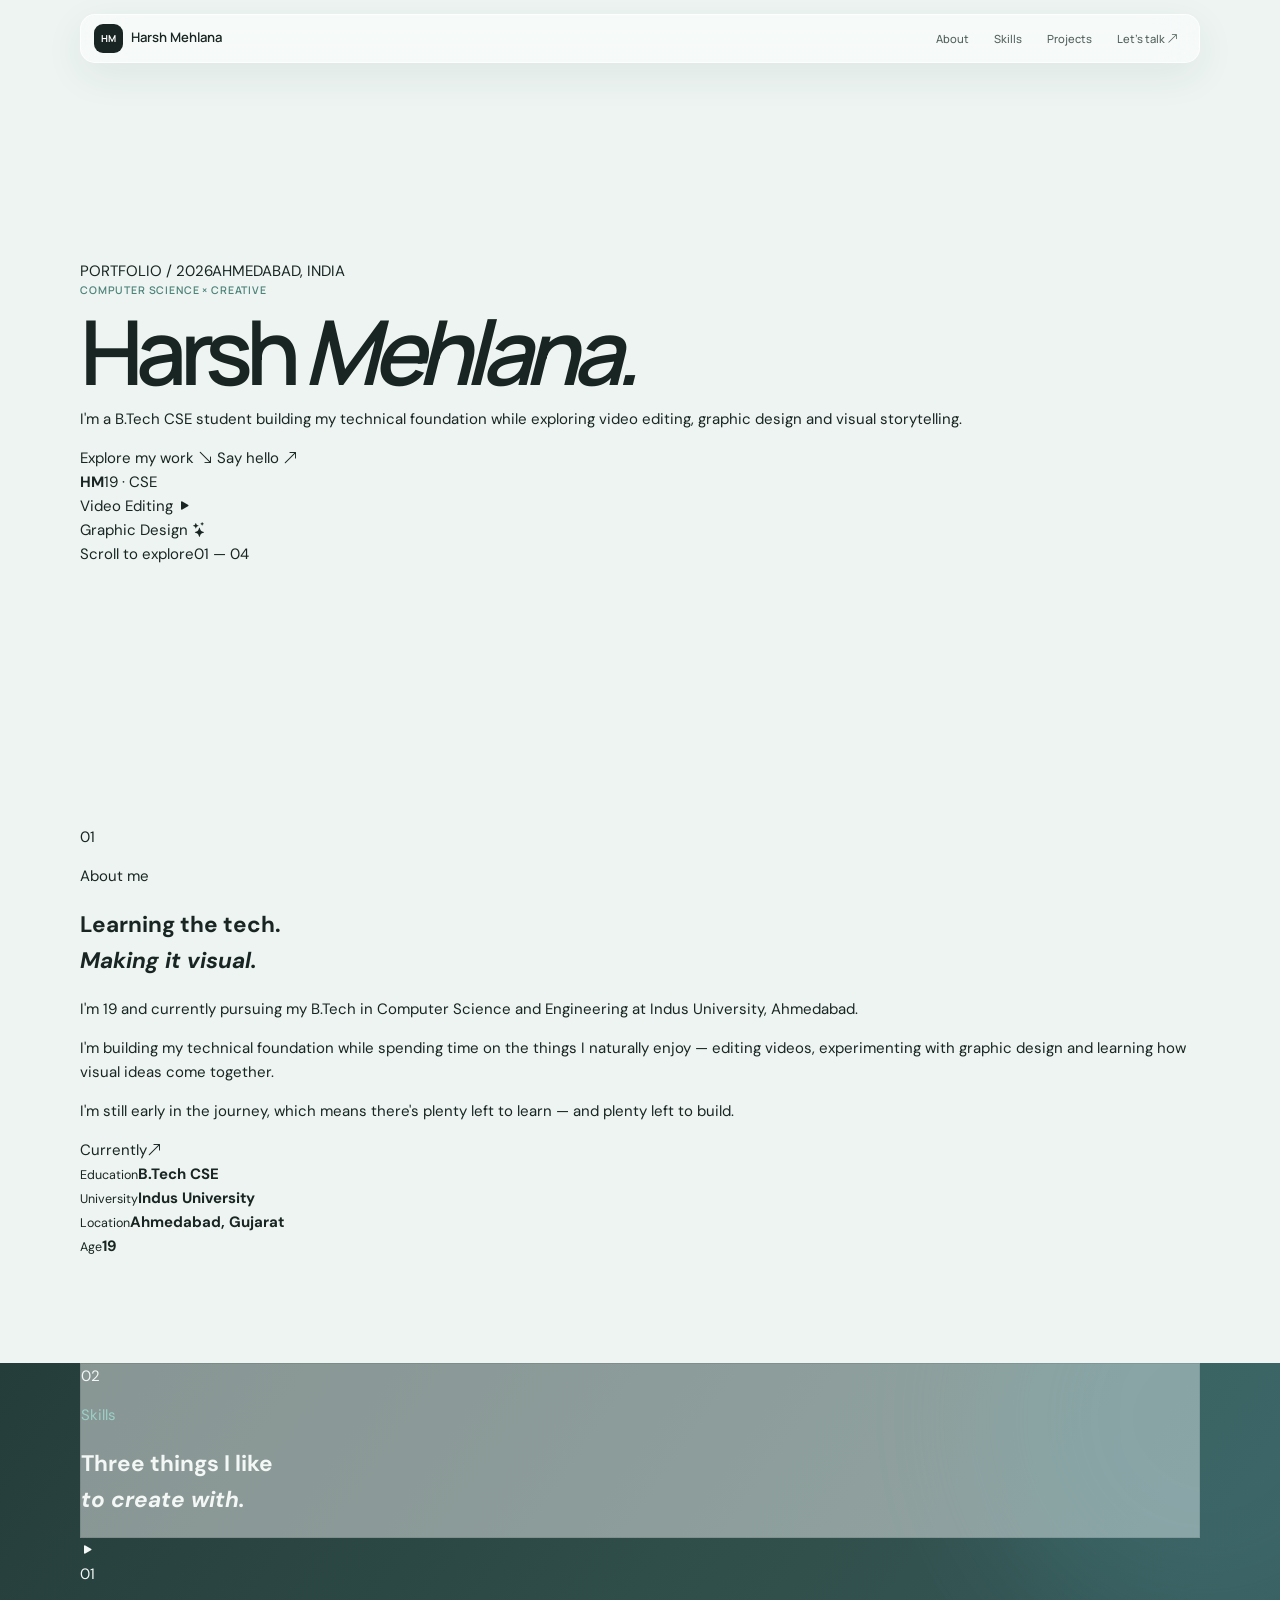
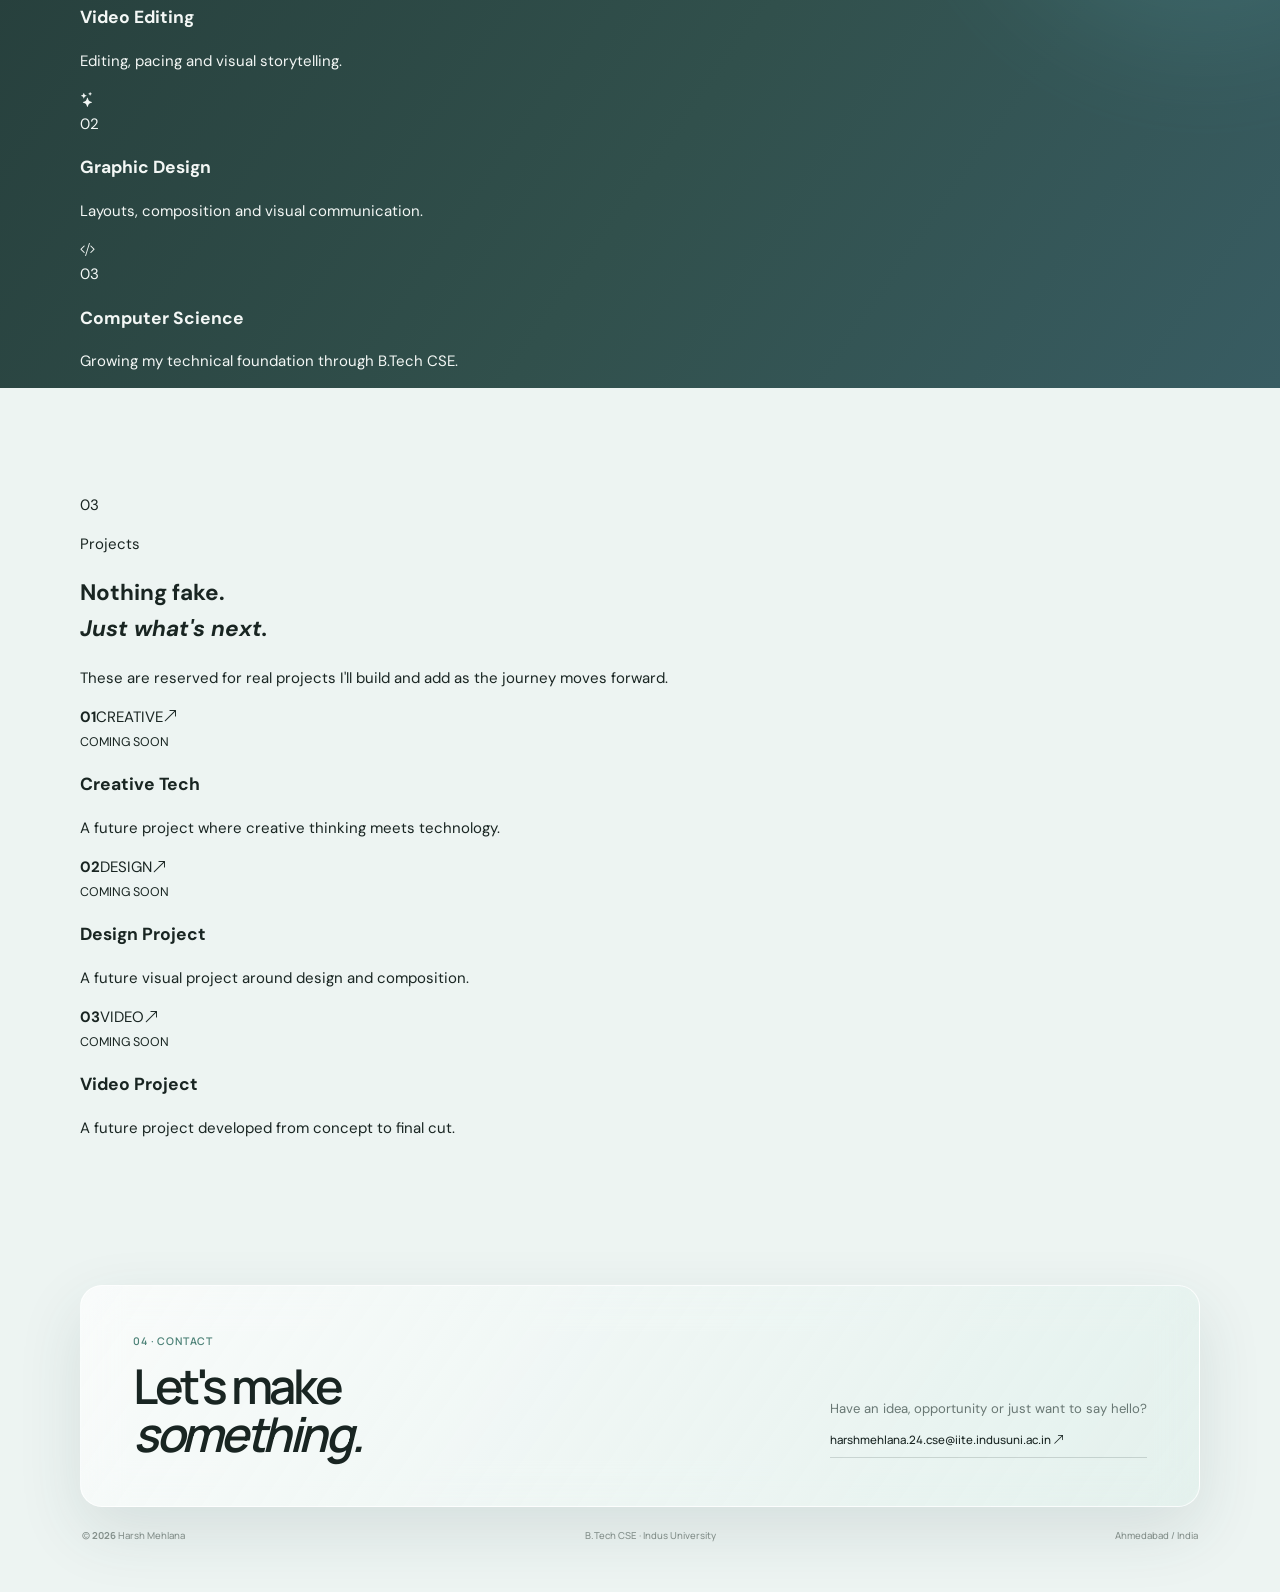
==== commit 966e5991: "Redesign portfolio layout and project section" ====
--- a/index.html
+++ b/index.html
@@ -1 +1,106 @@
-<!doctype html><html lang="en"><head><meta charset="utf-8"><meta name="viewport" content="width=device-width,initial-scale=1"><meta name="description" content="Harsh Mehlana — B.Tech CSE student, video editor and graphic designer."><title>Harsh Mehlana — Portfolio</title><link rel="preconnect" href="https://fonts.googleapis.com"><link href="https://fonts.googleapis.com/css2?family=DM+Sans:wght@400;500;600&family=Manrope:wght@500;600;700&display=swap" rel="stylesheet"><link href="https://cdn.jsdelivr.net/npm/bootstrap-icons@1.11.3/font/bootstrap-icons.css" rel="stylesheet"><link rel="stylesheet" href="style.css"></head><body><div class="orb a"></div><div class="orb b"></div><div class="orb c"></div><header id="siteHeader"><div class="nav"><a class="brand" href="#home"><b>HM</b> Harsh Mehlana</a><div class="links"><a href="#about">About</a><a href="#skills">Skills</a><a href="#projects">Projects</a><a class="pill" href="#contact">Let's talk ↗</a></div><button class="menu" type="button" aria-label="Open menu" aria-expanded="false">☰</button><div class="mobile-menu" aria-hidden="true"><a href="#about">About</a><a href="#skills">Skills</a><a href="#projects">Projects</a><a class="pill" href="#contact">Let's talk ↗</a></div></div></header><main><section id="home" class="hero wrap"><div class="meta"><span>Portfolio · 2026</span><span>● Ahmedabad, India</span></div><div class="hero-card reveal"><div><p class="eyebrow">Computer Science × Creative</p><h1>Harsh<br><span>Mehlana.</span></h1><p class="intro">B.Tech CSE student at Indus University, exploring technology through video editing, graphic design and visual storytelling.</p><div class="actions"><a class="btn dark" href="#projects">Explore my work ↘</a><a class="btn light" href="mailto:harshmehlana.24.cse@iite.indusuni.ac.in">Say hello</a></div></div><div class="visual"><div class="avatar">HM<small>19 · CSE</small></div><div class="chip one">▶ Video Editing</div><div class="chip two">✦ Graphic Design</div></div></div><div class="hero-foot"><span>Scroll to explore</span><span>01 / 04</span></div></section><section id="about" class="section wrap"><div class="head"><small>01</small><div><p>About me</p><h2>A student with<br>a creative side.</h2></div></div><div class="about"><div class="copy reveal"><strong>I'm 19 and currently pursuing my B.Tech in Computer Science and Engineering at Indus University, Ahmedabad.</strong><p>I'm building my technical foundation while spending time on the things I naturally enjoy: editing videos, experimenting with graphic design and learning how visual ideas come together.</p><p>I'm still early in the journey, which means there's plenty left to learn — and plenty left to build.</p></div><div class="info reveal"><label>Currently</label><p><span>Education</span><b>B.Tech CSE</b></p><p><span>University</span><b>Indus University</b></p><p><span>Location</span><b>Ahmedabad, Gujarat</b></p><p><span>Age</span><b>19</b></p></div></div></section><section id="skills" class="skills section"><div class="wrap"><div class="head light"><small>02</small><div><p>Skills</p><h2>Things I like<br>to create with.</h2></div></div><div class="skill-grid"><article class="glass reveal"><i>▶</i><em>01</em><h3>Video Editing</h3><p>Editing, pacing and visual storytelling.</p></article><article class="glass reveal"><i>✦</i><em>02</em><h3>Graphic Design</h3><p>Layouts, composition and visual communication.</p></article><article class="glass reveal"><i>&lt;/&gt;</i><em>03</em><h3>Computer Science</h3><p>Growing my technical foundation through B.Tech CSE.</p></article></div></div></section><section id="projects" class="section wrap"><div class="head"><small>03</small><div><p>Projects</p><h2>Work that's<br>coming next.</h2></div></div><p class="note">No fake case studies here. These three spaces are waiting for real projects I'll build and add to the portfolio.</p><div class="projects"><article class="project"><div class="art one"><b>01</b><span>↗</span></div><small>COMING SOON</small><h3>Creative Tech</h3><p>Where creative thinking meets technology.</p></article><article class="project"><div class="art two"><b>02</b><span>↗</span></div><small>COMING SOON</small><h3>Design Project</h3><p>A visual project around design and composition.</p></article><article class="project"><div class="art three"><b>03</b><span>↗</span></div><small>COMING SOON</small><h3>Video Project</h3><p>A project developed from concept to final cut.</p></article></div></section><section id="contact" class="contact wrap"><div class="contact-card reveal"><div><p class="eyebrow">04 · Contact</p><h2>Let's make<br>something.</h2></div><div><p>Have an idea, opportunity or just want to say hello?</p><a href="mailto:harshmehlana.24.cse@iite.indusuni.ac.in">harshmehlana.24.cse@iite.indusuni.ac.in ↗</a></div></div><footer>© <span id="year"></span> Harsh Mehlana <span>B.Tech CSE · Indus University</span><span>Ahmedabad / India</span></footer></section></main><button id="backTop">↑</button><script src="script.js"></script></body></html>+<!doctype html>
+<html lang="en">
+<head>
+<meta charset="utf-8">
+<meta name="viewport" content="width=device-width,initial-scale=1">
+<meta name="description" content="Harsh Mehlana — B.Tech CSE student, video editor and graphic designer.">
+<title>Harsh Mehlana — Portfolio</title>
+<link rel="preconnect" href="https://fonts.googleapis.com">
+<link href="https://fonts.googleapis.com/css2?family=DM+Sans:wght@400;500;600&family=Manrope:wght@500;600;700;800&display=swap" rel="stylesheet">
+<link href="https://cdn.jsdelivr.net/npm/bootstrap-icons@1.11.3/font/bootstrap-icons.css" rel="stylesheet">
+<link rel="stylesheet" href="style.css">
+</head>
+<body>
+<div class="ambient ambient-a"></div><div class="ambient ambient-b"></div><div class="ambient ambient-c"></div>
+
+<header id="siteHeader">
+  <nav class="nav">
+    <a class="brand" href="#home"><b>HM</b><span>Harsh Mehlana</span></a>
+    <div class="links">
+      <a href="#about">About</a><a href="#skills">Skills</a><a href="#projects">Projects</a>
+      <a class="nav-cta" href="#contact">Let's talk <i class="bi bi-arrow-up-right"></i></a>
+    </div>
+    <button class="menu" type="button" aria-label="Open menu" aria-expanded="false">☰</button>
+    <div class="mobile-menu" aria-hidden="true">
+      <a href="#about">About</a><a href="#skills">Skills</a><a href="#projects">Projects</a>
+      <a class="nav-cta" href="#contact">Let's talk ↗</a>
+    </div>
+  </nav>
+</header>
+
+<main>
+<section id="home" class="hero wrap">
+  <div class="hero-kicker"><span>PORTFOLIO / 2026</span><span>AHMEDABAD, INDIA</span></div>
+  <div class="hero-layout">
+    <div class="hero-copy">
+      <div class="eyebrow"><span></span> Computer Science × Creative</div>
+      <h1>Harsh <em>Mehlana.</em></h1>
+      <p>I'm a B.Tech CSE student building my technical foundation while exploring video editing, graphic design and visual storytelling.</p>
+      <div class="hero-actions">
+        <a class="button primary" href="#projects">Explore my work <i class="bi bi-arrow-down-right"></i></a>
+        <a class="button secondary" href="mailto:harshmehlana.24.cse@iite.indusuni.ac.in">Say hello <i class="bi bi-arrow-up-right"></i></a>
+      </div>
+    </div>
+    <div class="hero-visual">
+      <div class="portrait-card">
+        <div class="portrait-ring"><strong>HM</strong><span>19 · CSE</span></div>
+        <div class="floating-label label-top">Video Editing <i class="bi bi-play-fill"></i></div>
+        <div class="floating-label label-bottom">Graphic Design <i class="bi bi-stars"></i></div>
+        <div class="mini-orbit"></div>
+      </div>
+    </div>
+  </div>
+  <div class="hero-bottom"><span>Scroll to explore</span><span>01 — 04</span></div>
+</section>
+
+<section id="about" class="section wrap">
+  <div class="section-intro"><span class="number">01</span><div><p>About me</p><h2>Learning the tech.<br><i>Making it visual.</i></h2></div></div>
+  <div class="about-grid">
+    <div class="about-main">
+      <p class="lead">I'm 19 and currently pursuing my B.Tech in Computer Science and Engineering at Indus University, Ahmedabad.</p>
+      <p>I'm building my technical foundation while spending time on the things I naturally enjoy — editing videos, experimenting with graphic design and learning how visual ideas come together.</p>
+      <p>I'm still early in the journey, which means there's plenty left to learn — and plenty left to build.</p>
+    </div>
+    <aside class="fact-card">
+      <div class="fact-top"><span>Currently</span><i class="bi bi-arrow-up-right"></i></div>
+      <div class="fact"><small>Education</small><strong>B.Tech CSE</strong></div>
+      <div class="fact"><small>University</small><strong>Indus University</strong></div>
+      <div class="fact"><small>Location</small><strong>Ahmedabad, Gujarat</strong></div>
+      <div class="fact"><small>Age</small><strong>19</strong></div>
+    </aside>
+  </div>
+</section>
+
+<section id="skills" class="skills">
+  <div class="wrap">
+    <div class="section-intro light"><span class="number">02</span><div><p>Skills</p><h2>Three things I like<br><i>to create with.</i></h2></div></div>
+    <div class="skill-row">
+      <article class="skill"><div class="skill-icon"><i class="bi bi-play-fill"></i></div><span>01</span><h3>Video Editing</h3><p>Editing, pacing and visual storytelling.</p></article>
+      <article class="skill"><div class="skill-icon"><i class="bi bi-stars"></i></div><span>02</span><h3>Graphic Design</h3><p>Layouts, composition and visual communication.</p></article>
+      <article class="skill"><div class="skill-icon"><i class="bi bi-code-slash"></i></div><span>03</span><h3>Computer Science</h3><p>Growing my technical foundation through B.Tech CSE.</p></article>
+    </div>
+  </div>
+</section>
+
+<section id="projects" class="section wrap">
+  <div class="section-intro"><span class="number">03</span><div><p>Projects</p><h2>Nothing fake.<br><i>Just what's next.</i></h2></div></div>
+  <p class="project-note">These are reserved for real projects I'll build and add as the journey moves forward.</p>
+  <div class="project-list">
+    <article class="project-card"><div class="project-art art-blue"><b>01</b><span>CREATIVE</span><i class="bi bi-arrow-up-right"></i></div><div class="project-copy"><small>COMING SOON</small><h3>Creative Tech</h3><p>A future project where creative thinking meets technology.</p></div></article>
+    <article class="project-card"><div class="project-art art-green"><b>02</b><span>DESIGN</span><i class="bi bi-arrow-up-right"></i></div><div class="project-copy"><small>COMING SOON</small><h3>Design Project</h3><p>A future visual project around design and composition.</p></div></article>
+    <article class="project-card"><div class="project-art art-lilac"><b>03</b><span>VIDEO</span><i class="bi bi-arrow-up-right"></i></div><div class="project-copy"><small>COMING SOON</small><h3>Video Project</h3><p>A future project developed from concept to final cut.</p></div></article>
+  </div>
+</section>
+
+<section id="contact" class="contact wrap">
+  <div class="contact-card">
+    <div><div class="eyebrow"><span></span> 04 · Contact</div><h2>Let's make<br><i>something.</i></h2></div>
+    <div class="contact-right"><p>Have an idea, opportunity or just want to say hello?</p><a href="mailto:harshmehlana.24.cse@iite.indusuni.ac.in">harshmehlana.24.cse@iite.indusuni.ac.in <i class="bi bi-arrow-up-right"></i></a></div>
+  </div>
+  <footer><span>© <b id="year"></b> Harsh Mehlana</span><span>B.Tech CSE · Indus University</span><span>Ahmedabad / India</span></footer>
+</section>
+</main>
+<button id="backTop" aria-label="Back to top"><i class="bi bi-arrow-up"></i></button>
+<script src="script.js"></script>
+</body>
+</html>
--- a/style.css
+++ b/style.css
@@ -259,3 +259,21 @@
 .project.reveal.visible{
   transform:none !important;
 }
+
+/* Desktop project cards: identical outer size and exact top alignment. */
+@media (min-width:851px){
+  .projects{
+    align-items:start;
+    grid-template-rows:325px;
+  }
+  .project{
+    height:325px;
+    min-height:325px;
+  }
+}
+@media (max-width:850px){
+  .project{
+    height:auto;
+    min-height:0;
+  }
+}
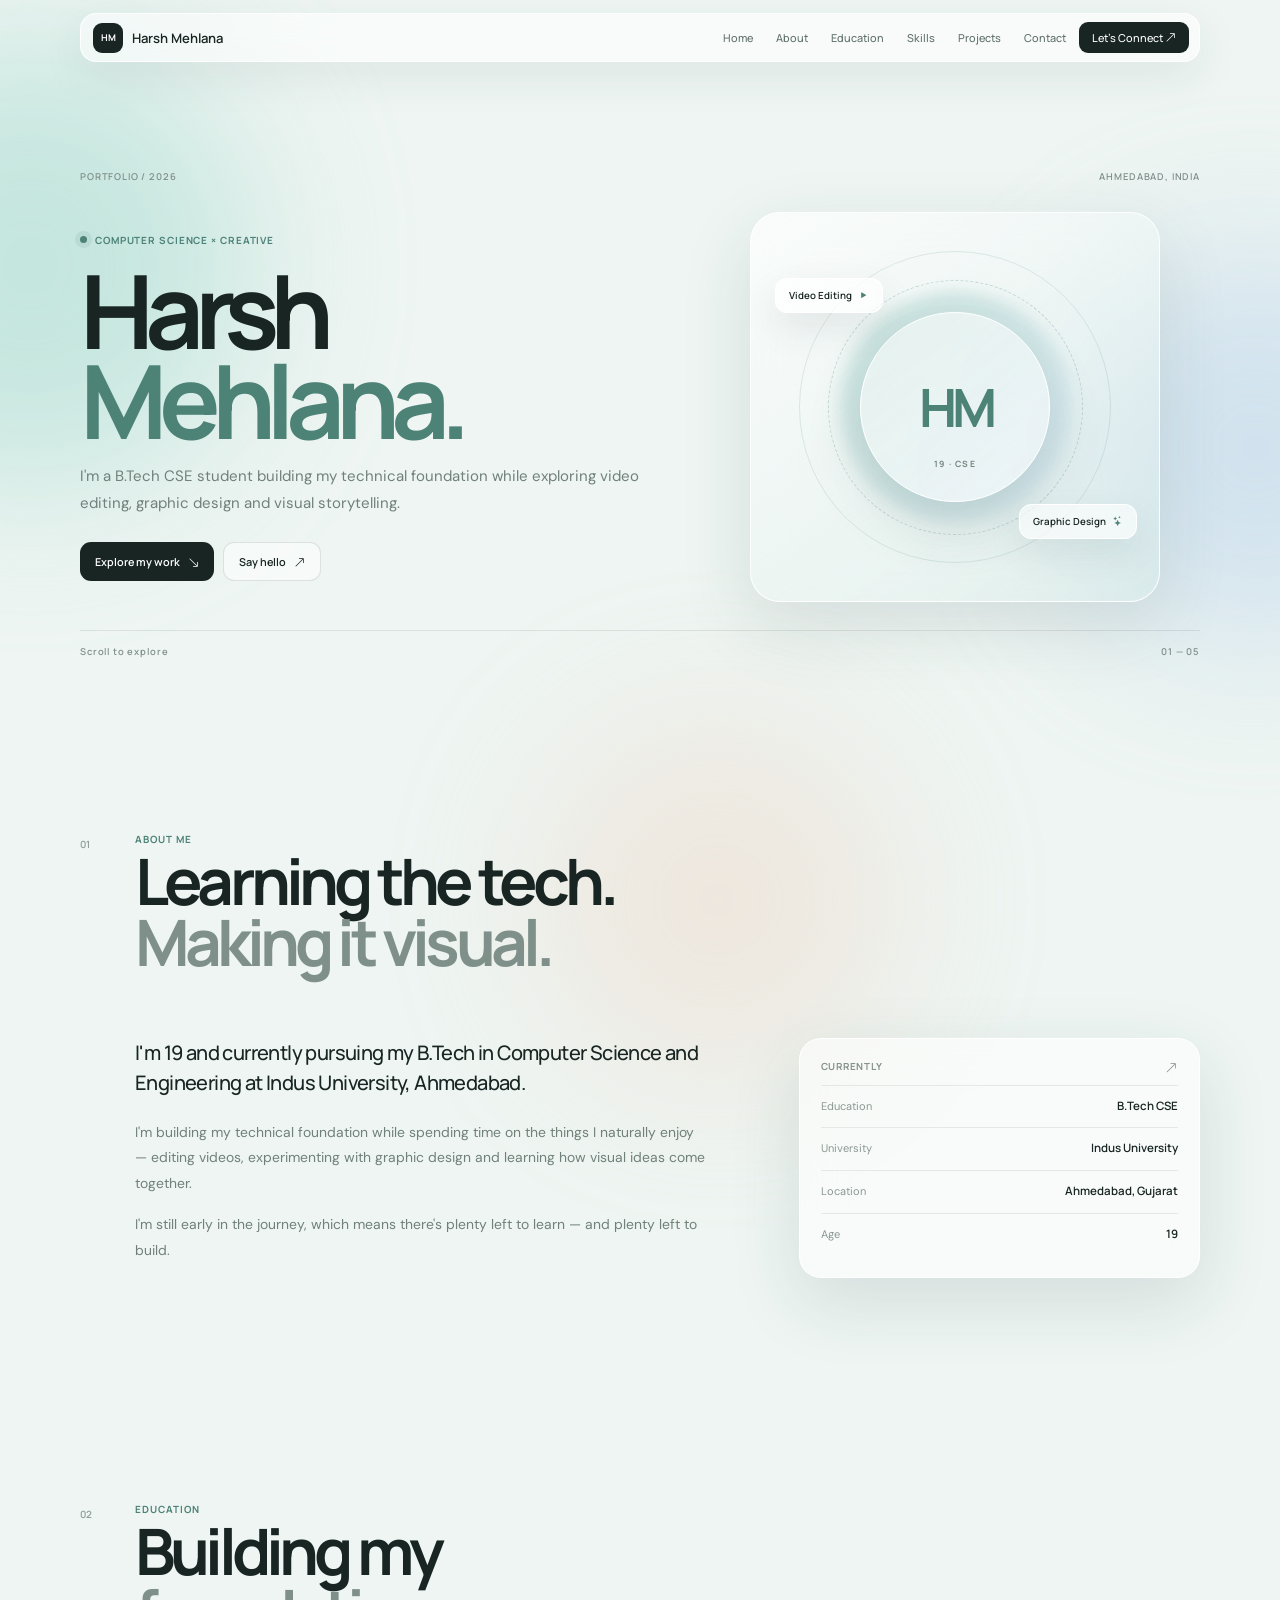
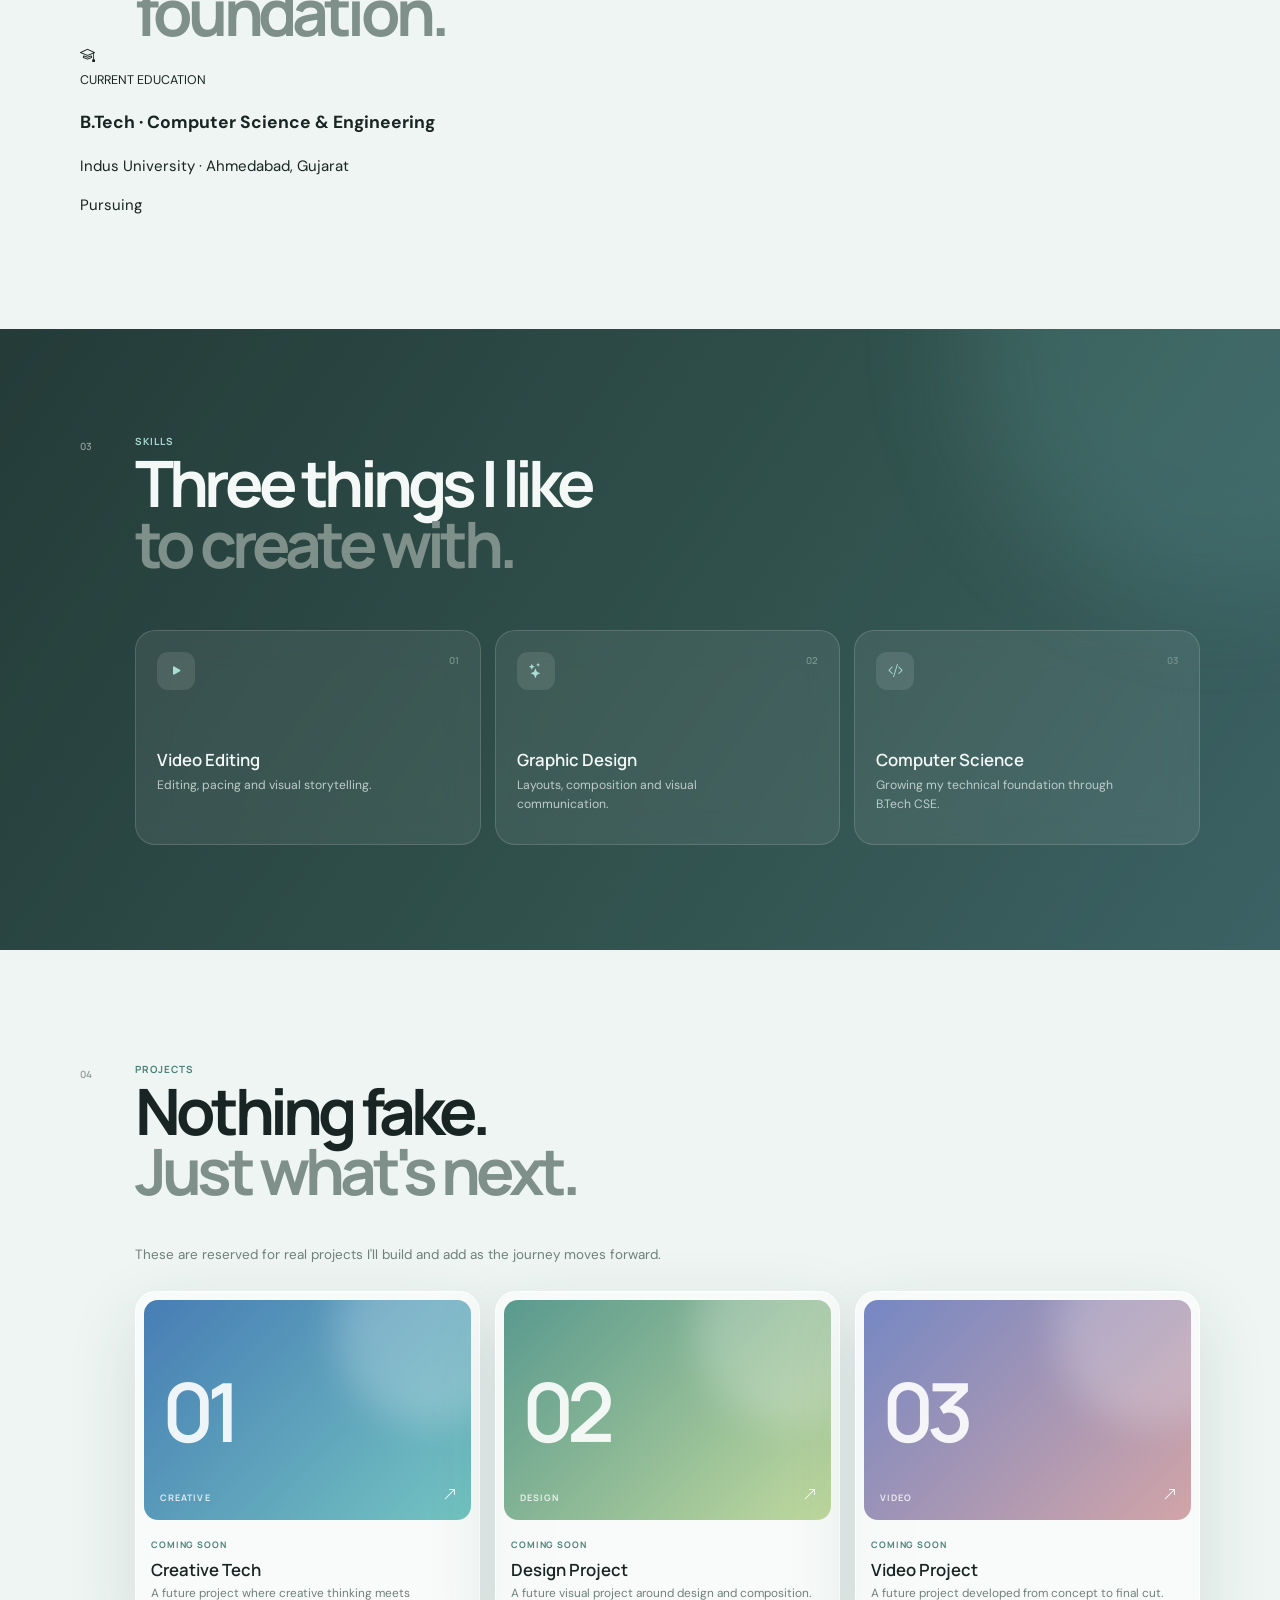
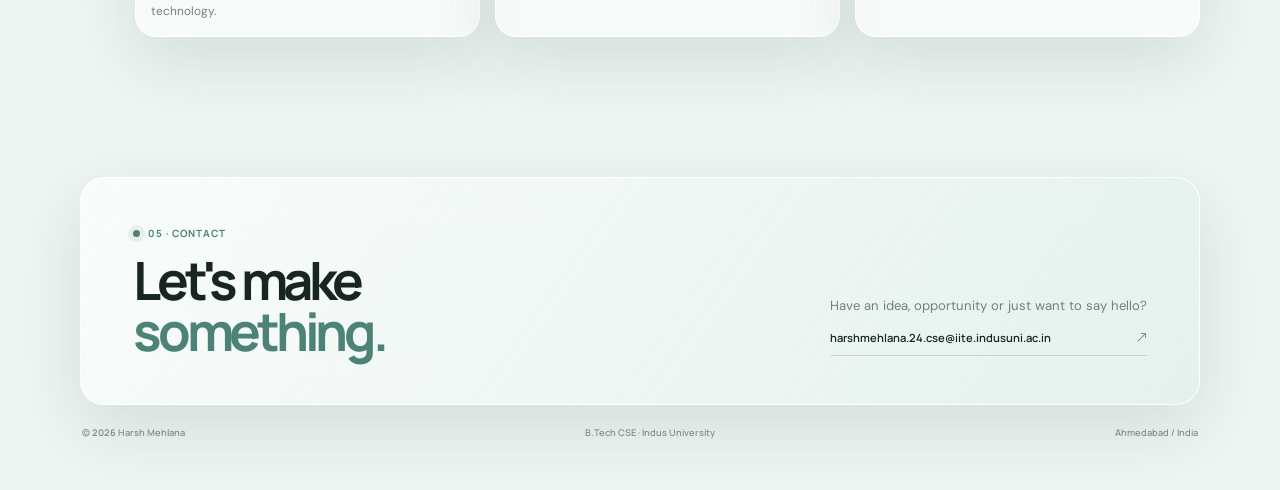
==== commit d65f5275: "Add Education section and update navigation" ====
--- a/index.html
+++ b/index.html
@@ -12,95 +12,12 @@
 </head>
 <body>
 <div class="ambient ambient-a"></div><div class="ambient ambient-b"></div><div class="ambient ambient-c"></div>
-
-<header id="siteHeader">
-  <nav class="nav">
-    <a class="brand" href="#home"><b>HM</b><span>Harsh Mehlana</span></a>
-    <div class="links">
-      <a href="#about">About</a><a href="#skills">Skills</a><a href="#projects">Projects</a>
-      <a class="nav-cta" href="#contact">Let's talk <i class="bi bi-arrow-up-right"></i></a>
-    </div>
-    <button class="menu" type="button" aria-label="Open menu" aria-expanded="false">☰</button>
-    <div class="mobile-menu" aria-hidden="true">
-      <a href="#about">About</a><a href="#skills">Skills</a><a href="#projects">Projects</a>
-      <a class="nav-cta" href="#contact">Let's talk ↗</a>
-    </div>
-  </nav>
-</header>
-
+<header id="siteHeader"><nav class="nav"><a class="brand" href="#home"><b>HM</b><span>Harsh Mehlana</span></a><div class="links"><a href="#home">Home</a><a href="#about">About</a><a href="#education">Education</a><a href="#skills">Skills</a><a href="#projects">Projects</a><a href="#contact">Contact</a><a class="nav-cta" href="#contact">Let's Connect <i class="bi bi-arrow-up-right"></i></a></div><button class="menu" type="button" aria-label="Open menu" aria-expanded="false">☰</button><div class="mobile-menu" aria-hidden="true"><a href="#home">Home</a><a href="#about">About</a><a href="#education">Education</a><a href="#skills">Skills</a><a href="#projects">Projects</a><a href="#contact">Contact</a><a class="nav-cta" href="#contact">Let's Connect ↗</a></div></nav></header>
 <main>
-<section id="home" class="hero wrap">
-  <div class="hero-kicker"><span>PORTFOLIO / 2026</span><span>AHMEDABAD, INDIA</span></div>
-  <div class="hero-layout">
-    <div class="hero-copy">
-      <div class="eyebrow"><span></span> Computer Science × Creative</div>
-      <h1>Harsh <em>Mehlana.</em></h1>
-      <p>I'm a B.Tech CSE student building my technical foundation while exploring video editing, graphic design and visual storytelling.</p>
-      <div class="hero-actions">
-        <a class="button primary" href="#projects">Explore my work <i class="bi bi-arrow-down-right"></i></a>
-        <a class="button secondary" href="mailto:harshmehlana.24.cse@iite.indusuni.ac.in">Say hello <i class="bi bi-arrow-up-right"></i></a>
-      </div>
-    </div>
-    <div class="hero-visual">
-      <div class="portrait-card">
-        <div class="portrait-ring"><strong>HM</strong><span>19 · CSE</span></div>
-        <div class="floating-label label-top">Video Editing <i class="bi bi-play-fill"></i></div>
-        <div class="floating-label label-bottom">Graphic Design <i class="bi bi-stars"></i></div>
-        <div class="mini-orbit"></div>
-      </div>
-    </div>
-  </div>
-  <div class="hero-bottom"><span>Scroll to explore</span><span>01 — 04</span></div>
-</section>
-
-<section id="about" class="section wrap">
-  <div class="section-intro"><span class="number">01</span><div><p>About me</p><h2>Learning the tech.<br><i>Making it visual.</i></h2></div></div>
-  <div class="about-grid">
-    <div class="about-main">
-      <p class="lead">I'm 19 and currently pursuing my B.Tech in Computer Science and Engineering at Indus University, Ahmedabad.</p>
-      <p>I'm building my technical foundation while spending time on the things I naturally enjoy — editing videos, experimenting with graphic design and learning how visual ideas come together.</p>
-      <p>I'm still early in the journey, which means there's plenty left to learn — and plenty left to build.</p>
-    </div>
-    <aside class="fact-card">
-      <div class="fact-top"><span>Currently</span><i class="bi bi-arrow-up-right"></i></div>
-      <div class="fact"><small>Education</small><strong>B.Tech CSE</strong></div>
-      <div class="fact"><small>University</small><strong>Indus University</strong></div>
-      <div class="fact"><small>Location</small><strong>Ahmedabad, Gujarat</strong></div>
-      <div class="fact"><small>Age</small><strong>19</strong></div>
-    </aside>
-  </div>
-</section>
-
-<section id="skills" class="skills">
-  <div class="wrap">
-    <div class="section-intro light"><span class="number">02</span><div><p>Skills</p><h2>Three things I like<br><i>to create with.</i></h2></div></div>
-    <div class="skill-row">
-      <article class="skill"><div class="skill-icon"><i class="bi bi-play-fill"></i></div><span>01</span><h3>Video Editing</h3><p>Editing, pacing and visual storytelling.</p></article>
-      <article class="skill"><div class="skill-icon"><i class="bi bi-stars"></i></div><span>02</span><h3>Graphic Design</h3><p>Layouts, composition and visual communication.</p></article>
-      <article class="skill"><div class="skill-icon"><i class="bi bi-code-slash"></i></div><span>03</span><h3>Computer Science</h3><p>Growing my technical foundation through B.Tech CSE.</p></article>
-    </div>
-  </div>
-</section>
-
-<section id="projects" class="section wrap">
-  <div class="section-intro"><span class="number">03</span><div><p>Projects</p><h2>Nothing fake.<br><i>Just what's next.</i></h2></div></div>
-  <p class="project-note">These are reserved for real projects I'll build and add as the journey moves forward.</p>
-  <div class="project-list">
-    <article class="project-card"><div class="project-art art-blue"><b>01</b><span>CREATIVE</span><i class="bi bi-arrow-up-right"></i></div><div class="project-copy"><small>COMING SOON</small><h3>Creative Tech</h3><p>A future project where creative thinking meets technology.</p></div></article>
-    <article class="project-card"><div class="project-art art-green"><b>02</b><span>DESIGN</span><i class="bi bi-arrow-up-right"></i></div><div class="project-copy"><small>COMING SOON</small><h3>Design Project</h3><p>A future visual project around design and composition.</p></div></article>
-    <article class="project-card"><div class="project-art art-lilac"><b>03</b><span>VIDEO</span><i class="bi bi-arrow-up-right"></i></div><div class="project-copy"><small>COMING SOON</small><h3>Video Project</h3><p>A future project developed from concept to final cut.</p></div></article>
-  </div>
-</section>
-
-<section id="contact" class="contact wrap">
-  <div class="contact-card">
-    <div><div class="eyebrow"><span></span> 04 · Contact</div><h2>Let's make<br><i>something.</i></h2></div>
-    <div class="contact-right"><p>Have an idea, opportunity or just want to say hello?</p><a href="mailto:harshmehlana.24.cse@iite.indusuni.ac.in">harshmehlana.24.cse@iite.indusuni.ac.in <i class="bi bi-arrow-up-right"></i></a></div>
-  </div>
-  <footer><span>© <b id="year"></b> Harsh Mehlana</span><span>B.Tech CSE · Indus University</span><span>Ahmedabad / India</span></footer>
-</section>
-</main>
-<button id="backTop" aria-label="Back to top"><i class="bi bi-arrow-up"></i></button>
-<script src="script.js"></script>
-</body>
-</html>+<section id="home" class="hero wrap"><div class="hero-kicker"><span>PORTFOLIO / 2026</span><span>AHMEDABAD, INDIA</span></div><div class="hero-layout"><div class="hero-copy"><div class="eyebrow"><span></span> Computer Science × Creative</div><h1>Harsh <em>Mehlana.</em></h1><p>I'm a B.Tech CSE student building my technical foundation while exploring video editing, graphic design and visual storytelling.</p><div class="hero-actions"><a class="button primary" href="#projects">Explore my work <i class="bi bi-arrow-down-right"></i></a><a class="button secondary" href="mailto:harshmehlana.24.cse@iite.indusuni.ac.in">Say hello <i class="bi bi-arrow-up-right"></i></a></div></div><div class="hero-visual"><div class="portrait-card"><div class="portrait-ring"><strong>HM</strong><span>19 · CSE</span></div><div class="floating-label label-top">Video Editing <i class="bi bi-play-fill"></i></div><div class="floating-label label-bottom">Graphic Design <i class="bi bi-stars"></i></div><div class="mini-orbit"></div></div></div></div><div class="hero-bottom"><span>Scroll to explore</span><span>01 — 05</span></div></section>
+<section id="about" class="section wrap"><div class="section-intro"><span class="number">01</span><div><p>About me</p><h2>Learning the tech.<br><i>Making it visual.</i></h2></div></div><div class="about-grid"><div class="about-main"><p class="lead">I'm 19 and currently pursuing my B.Tech in Computer Science and Engineering at Indus University, Ahmedabad.</p><p>I'm building my technical foundation while spending time on the things I naturally enjoy — editing videos, experimenting with graphic design and learning how visual ideas come together.</p><p>I'm still early in the journey, which means there's plenty left to learn — and plenty left to build.</p></div><aside class="fact-card"><div class="fact-top"><span>Currently</span><i class="bi bi-arrow-up-right"></i></div><div class="fact"><small>Education</small><strong>B.Tech CSE</strong></div><div class="fact"><small>University</small><strong>Indus University</strong></div><div class="fact"><small>Location</small><strong>Ahmedabad, Gujarat</strong></div><div class="fact"><small>Age</small><strong>19</strong></div></aside></div></section>
+<section id="education" class="section wrap"><div class="section-intro"><span class="number">02</span><div><p>Education</p><h2>Building my<br><i>foundation.</i></h2></div></div><div class="education-card"><div class="education-icon"><i class="bi bi-mortarboard"></i></div><div><small>CURRENT EDUCATION</small><h3>B.Tech · Computer Science & Engineering</h3><p>Indus University · Ahmedabad, Gujarat</p></div><span class="education-status">Pursuing</span></div></section>
+<section id="skills" class="skills"><div class="wrap"><div class="section-intro light"><span class="number">03</span><div><p>Skills</p><h2>Three things I like<br><i>to create with.</i></h2></div></div><div class="skill-row"><article class="skill"><div class="skill-icon"><i class="bi bi-play-fill"></i></div><span>01</span><h3>Video Editing</h3><p>Editing, pacing and visual storytelling.</p></article><article class="skill"><div class="skill-icon"><i class="bi bi-stars"></i></div><span>02</span><h3>Graphic Design</h3><p>Layouts, composition and visual communication.</p></article><article class="skill"><div class="skill-icon"><i class="bi bi-code-slash"></i></div><span>03</span><h3>Computer Science</h3><p>Growing my technical foundation through B.Tech CSE.</p></article></div></div></section>
+<section id="projects" class="section wrap"><div class="section-intro"><span class="number">04</span><div><p>Projects</p><h2>Nothing fake.<br><i>Just what's next.</i></h2></div></div><p class="project-note">These are reserved for real projects I'll build and add as the journey moves forward.</p><div class="project-list"><article class="project-card"><div class="project-art art-blue"><b>01</b><span>CREATIVE</span><i class="bi bi-arrow-up-right"></i></div><div class="project-copy"><small>COMING SOON</small><h3>Creative Tech</h3><p>A future project where creative thinking meets technology.</p></div></article><article class="project-card"><div class="project-art art-green"><b>02</b><span>DESIGN</span><i class="bi bi-arrow-up-right"></i></div><div class="project-copy"><small>COMING SOON</small><h3>Design Project</h3><p>A future visual project around design and composition.</p></div></article><article class="project-card"><div class="project-art art-lilac"><b>03</b><span>VIDEO</span><i class="bi bi-arrow-up-right"></i></div><div class="project-copy"><small>COMING SOON</small><h3>Video Project</h3><p>A future project developed from concept to final cut.</p></div></article></div></section>
+<section id="contact" class="contact wrap"><div class="contact-card"><div><div class="eyebrow"><span></span> 05 · Contact</div><h2>Let's make<br><i>something.</i></h2></div><div class="contact-right"><p>Have an idea, opportunity or just want to say hello?</p><a href="mailto:harshmehlana.24.cse@iite.indusuni.ac.in">harshmehlana.24.cse@iite.indusuni.ac.in <i class="bi bi-arrow-up-right"></i></a></div></div><footer><span>© <b id="year"></b> Harsh Mehlana</span><span>B.Tech CSE · Indus University</span><span>Ahmedabad / India</span></footer></section>
+</main><button id="backTop" aria-label="Back to top"><i class="bi bi-arrow-up"></i></button><script src="script.js"></script></body></html>
--- a/style.css
+++ b/style.css
@@ -1,279 +1 @@
-:root{--bg:#edf4f2;--ink:#192522;--muted:#687773;--green:#4d8277;--line:rgba(255,255,255,.78);--glass:rgba(255,255,255,.48);--shadow:0 24px 65px rgba(45,77,71,.12)}*{box-sizing:border-box}html{scroll-behavior:smooth}body{margin:0;background:var(--bg);color:var(--ink);font:15px/1.6 'DM Sans',sans-serif;overflow-x:hidden}.wrap{width:min(1120px,calc(100% - 40px));margin:auto}a{text-decoration:none;color:inherit}.orb{position:fixed;z-index:-1;border-radius:50%;filter:blur(75px);pointer-events:none}.a{width:430px;height:430px;background:#9fd4cc;left:-190px;top:5%;opacity:.55}.b{width:370px;height:370px;background:#a9c9e9;right:-150px;top:32%;opacity:.48}.c{width:320px;height:320px;background:#edc1aa;left:40%;bottom:-170px;opacity:.3}header{position:fixed;z-index:20;top:0;left:0;right:0;padding:14px 18px}.nav{width:min(1120px,100%);margin:auto;padding:9px 11px 9px 13px;border:1px solid var(--line);border-radius:15px;background:rgba(255,255,255,.5);backdrop-filter:blur(20px);box-shadow:0 12px 40px rgba(40,65,62,.07);display:flex;justify-content:space-between;align-items:center}.brand{font:600 .82rem 'Manrope'}.brand b{display:inline-grid;place-items:center;width:29px;height:29px;margin-right:8px;border-radius:9px;background:var(--ink);color:#fff;font-size:.6rem}.links{display:flex;gap:5px}.links a{padding:7px 10px;border-radius:9px;font:500 .7rem 'Manrope';color:#53625e}.links a:hover{background:#fff}.links .pill{background:var(--ink);color:#fff}.menu{display:none;border:0;background:none}.hero{padding-top:105px;min-height:720px;display:flex;flex-direction:column;justify-content:center}.meta,.hero-foot{display:flex;justify-content:space-between;color:#788580;font:500 .63rem 'Manrope';letter-spacing:.06em;text-transform:uppercase}.hero-card{margin-top:28px;min-height:475px;padding:55px 62px;border:1px solid var(--line);border-radius:27px;background:linear-gradient(120deg,rgba(255,255,255,.62),rgba(255,255,255,.28));backdrop-filter:blur(24px);box-shadow:var(--shadow);display:grid;grid-template-columns:1fr 310px;gap:65px;align-items:center;overflow:hidden}.eyebrow{color:var(--green);font:600 .66rem 'Manrope';letter-spacing:.08em;text-transform:uppercase;margin:0 0 14px}.hero h1{font:600 clamp(4rem,7vw,6.6rem)/.9 'Manrope';letter-spacing:-.085em;margin:0}.hero h1 span{color:var(--green)}.intro{max-width:550px;color:var(--muted);font-size:.91rem;line-height:1.75;margin:23px 0}.actions{display:flex;gap:9px}.btn{padding:10px 14px;border-radius:10px;font:500 .7rem 'Manrope'}.dark{background:var(--ink);color:#fff}.light{border:1px solid rgba(30,50,46,.12);background:rgba(255,255,255,.45)}.visual{height:300px;position:relative;display:grid;place-items:center}.avatar{width:215px;height:215px;border-radius:50%;display:grid;place-items:center;background:linear-gradient(145deg,rgba(255,255,255,.75),rgba(202,231,227,.4));border:1px solid #fff;box-shadow:0 25px 60px rgba(47,83,78,.13);font:600 3.5rem 'Manrope';letter-spacing:-.1em;color:var(--green);position:relative}.avatar:before{content:"";position:absolute;inset:14px;border:1px dashed rgba(78,131,120,.35);border-radius:50%}.avatar small{position:absolute;bottom:32px;font:600 .55rem 'Manrope';letter-spacing:.12em;color:#72847e}.chip{position:absolute;padding:9px 12px;border:1px solid #fff;background:rgba(255,255,255,.58);backdrop-filter:blur(15px);border-radius:11px;box-shadow:0 12px 30px rgba(44,75,70,.1);font:500 .62rem 'Manrope'}.one{left:0;top:35px}.two{right:0;bottom:35px}.hero-foot{border-top:1px solid rgba(40,55,52,.1);padding-top:14px;margin-top:16px}.section{padding:105px 0}.head{display:grid;grid-template-columns:40px 1fr;gap:14px}.head small{color:#8b9792;font:500 .63rem 'Manrope';padding-top:4px}.head p{color:var(--green);font:600 .66rem 'Manrope';text-transform:uppercase;letter-spacing:.07em;margin:0 0 3px}.head h2{font:600 clamp(2rem,4vw,3.5rem)/1 'Manrope';letter-spacing:-.065em;margin:0}.about{display:grid;grid-template-columns:1fr .7fr;gap:105px;padding:70px 0 0 54px}.copy{max-width:560px}.copy strong{display:block;font:500 1.3rem/1.45 'Manrope';letter-spacing:-.035em;margin-bottom:22px}.copy p{color:var(--muted);font-size:.87rem;line-height:1.8;margin:0 0 15px}.info{padding:21px;border:1px solid var(--line);border-radius:18px;background:var(--glass);backdrop-filter:blur(18px);box-shadow:var(--shadow)}.info label{font:600 .62rem 'Manrope';text-transform:uppercase;color:#87938e}.info p{display:flex;justify-content:space-between;border-top:1px solid rgba(30,50,46,.09);padding:11px 0 0;margin:12px 0 0;font-size:.72rem}.info span{color:#89948f}.info b{font:500 .72rem 'Manrope'}.skills{max-width:none;background:linear-gradient(125deg,#253d3a,#31504c 55%,#385c62);color:#f3f7f5;position:relative;overflow:hidden}.skills:after{content:"";position:absolute;width:450px;height:450px;border-radius:50%;right:-150px;top:-170px;background:#67b9c1;opacity:.15;filter:blur(60px)}.light h2{color:#f3f7f5}.light p{color:#9bd0c7}.skill-grid{display:grid;grid-template-columns:repeat(3,1fr);gap:14px;margin:55px 0 0 54px;position:relative}.glass{min-height:200px;padding:20px;border:1px solid rgba(255,255,255,.16);border-radius:18px;background:rgba(255,255,255,.08);backdrop-filter:blur(16px);transition:.25s;position:relative}.glass:hover{transform:translateY(-5px);background:rgba(255,255,255,.13)}.glass i{display:grid;place-items:center;width:35px;height:35px;border-radius:10px;background:rgba(255,255,255,.12);color:#9de0d5;font-style:normal}.glass em{position:absolute;right:20px;top:22px;color:#78918b;font:500 .6rem 'Manrope';font-style:normal}.glass h3{font:600 1.05rem 'Manrope';margin:32px 0 4px}.glass p{color:#b8c8c4;font-size:.76rem;margin:0}.note{max-width:520px;margin:45px 0 30px 54px;color:var(--muted);font-size:.84rem}.projects{display:grid;grid-template-columns:repeat(3,1fr);gap:15px;margin-left:54px}.project{padding:9px;border:1px solid var(--line);border-radius:19px;background:var(--glass);backdrop-filter:blur(20px);box-shadow:var(--shadow);transition:.3s}.project:hover{transform:translateY(-6px)}.art{height:225px;border-radius:13px;display:grid;place-items:center;position:relative;overflow:hidden}.art:after{content:"";position:absolute;width:180px;height:180px;border-radius:50%;background:#fff3;filter:blur(25px);right:-45px;top:-55px}.art.one{background:linear-gradient(135deg,#477db5,#74c4c2)}.art.two{background:linear-gradient(135deg,#5b9b8f,#c0d99f)}.art.three{background:linear-gradient(135deg,#7487c2,#d3a3a4)}.art b{font:600 5.2rem 'Manrope';color:#fffd}.art span{position:absolute;right:12px;bottom:12px;color:#fff;z-index:2}.project>small{display:block;color:var(--green);font:600 .58rem 'Manrope';letter-spacing:.09em;margin:14px 6px 3px}.project h3{font:600 1.05rem 'Manrope';margin:0 6px 3px}.project p{color:var(--muted);font-size:.75rem;margin:0 6px 8px}.contact{padding:25px 0 28px}.contact-card{padding:48px 52px;border:1px solid var(--line);border-radius:22px;background:linear-gradient(125deg,rgba(255,255,255,.65),rgba(218,238,232,.48));backdrop-filter:blur(22px);box-shadow:var(--shadow);display:flex;justify-content:space-between;align-items:end;gap:50px}.contact-card h2{font:600 3rem/1 'Manrope';letter-spacing:-.07em;margin:0}.contact-card>div:last-child{max-width:430px}.contact-card p:not(.eyebrow){color:var(--muted);font-size:.82rem}.contact-card a{display:block;border-bottom:1px solid rgba(30,45,42,.16);padding-bottom:10px;font:500 .72rem 'Manrope';word-break:break-word}footer{display:flex;justify-content:space-between;padding:22px 2px;color:#89948f;font:500 .6rem 'Manrope'}#backTop{position:fixed;right:20px;bottom:20px;width:38px;height:38px;border:1px solid #fff;border-radius:11px;background:#fffb;color:var(--ink);opacity:0;pointer-events:none;z-index:40}#backTop.show{opacity:1;pointer-events:auto}.reveal{opacity:0;transform:translateY(16px);transition:.65s}.reveal.visible{opacity:1;transform:none}.delay-1{transition-delay:.08s}.delay-2{transition-delay:.16s}@media(max-width:850px){.wrap{width:calc(100% - 30px)}.links{display:none}.menu{display:block}.hero-card{grid-template-columns:1fr;padding:40px;gap:25px}.visual{max-width:330px}.about{grid-template-columns:1fr;gap:40px;padding-left:0}.skill-grid,.projects{grid-template-columns:1fr 1fr;margin-left:0}.note{margin-left:0}.skills{padding-left:15px;padding-right:15px}.contact-card{display:block}.contact-card>div:last-child{margin-top:30px}}@media(max-width:540px){.hero{padding-top:90px}.hero-top span:last-child,.hero-foot span:first-child{display:none}.hero-card{padding:28px 22px;border-radius:20px}.hero h1{font-size:clamp(3.5rem,17vw,5rem)}.hero-text{font-size:.85rem}.visual{height:250px}.avatar{width:180px;height:180px}.avatar{font-size:3rem}.one{left:-3px}.two{right:-3px}.section{padding:80px 0}.skill-grid,.projects{grid-template-columns:1fr}.glass{min-height:155px}.art{height:210px}.contact-card{padding:32px 24px}.contact-card h2{font-size:2.5rem}footer{flex-direction:column;gap:7px}}
-
-/* --- interaction + responsive polish --- */
-.links .pill:hover,
-.links .pill:focus-visible{
-  background:var(--ink);
-  color:#fff;
-}
-.btn.dark:hover,
-.btn.dark:focus-visible{
-  background:var(--ink);
-  color:#fff;
-}
-.btn.light:hover,
-.btn.light:focus-visible{
-  background:rgba(255,255,255,.78);
-  color:var(--ink);
-  border-color:rgba(30,50,46,.18);
-}
-.links a:focus-visible,
-.btn:focus-visible,
-.menu:focus-visible,
-.mobile-menu a:focus-visible,
-#backTop:focus-visible{
-  outline:2px solid var(--green);
-  outline-offset:3px;
-}
-
-/* Keep every project card on the same visual baseline. */
-.projects{
-  align-items:stretch;
-}
-.project{
-  display:flex;
-  flex-direction:column;
-  min-width:0;
-}
-.project .art{
-  width:100%;
-  height:225px;
-  flex:0 0 225px;
-}
-.project h3{
-  line-height:1.25;
-}
-.project p{
-  margin-top:auto;
-}
-
-/* Mobile navigation */
-.mobile-menu{
-  display:none;
-}
-.menu{
-  width:38px;
-  height:38px;
-  padding:0;
-  border:1px solid rgba(30,50,46,.1);
-  border-radius:10px;
-  color:var(--ink);
-  background:rgba(255,255,255,.5);
-  font-size:1rem;
-  cursor:pointer;
-}
-.menu:hover,
-.menu:focus-visible{
-  background:rgba(255,255,255,.82);
-  color:var(--ink);
-}
-
-@media (max-width:850px){
-  header{
-    padding:10px 12px;
-  }
-  .nav{
-    position:relative;
-    padding:8px 9px 8px 11px;
-  }
-  .mobile-menu{
-    position:absolute;
-    top:calc(100% + 8px);
-    left:0;
-    right:0;
-    display:flex;
-    flex-direction:column;
-    gap:4px;
-    padding:8px;
-    border:1px solid var(--line);
-    border-radius:15px;
-    background:rgba(255,255,255,.72);
-    backdrop-filter:blur(22px);
-    box-shadow:0 18px 45px rgba(40,65,62,.12);
-    opacity:0;
-    transform:translateY(-6px);
-    pointer-events:none;
-    transition:opacity .2s ease,transform .2s ease;
-  }
-  .nav.menu-open .mobile-menu{
-    opacity:1;
-    transform:none;
-    pointer-events:auto;
-  }
-  .mobile-menu a{
-    padding:11px 12px;
-    border-radius:10px;
-    color:#53625e;
-    font:500 .74rem 'Manrope';
-  }
-  .mobile-menu a:hover{
-    background:rgba(255,255,255,.78);
-    color:var(--ink);
-  }
-  .mobile-menu .pill{
-    background:var(--ink);
-    color:#fff;
-    text-align:center;
-    margin-top:3px;
-  }
-  .mobile-menu .pill:hover,
-  .mobile-menu .pill:focus-visible{
-    background:var(--ink);
-    color:#fff;
-  }
-
-  .hero{
-    min-height:auto;
-    padding-top:92px;
-    padding-bottom:35px;
-  }
-  .meta{
-    font-size:.58rem;
-  }
-  .hero-card{
-    grid-template-columns:minmax(0,1fr);
-    padding:34px 28px 30px;
-    gap:10px;
-    min-height:0;
-  }
-  .intro{
-    max-width:none;
-  }
-  .visual{
-    width:100%;
-    max-width:360px;
-    height:245px;
-    margin:0 auto;
-  }
-  .one{left:2px;top:28px}
-  .two{right:2px;bottom:28px}
-
-  .about{
-    padding-top:48px;
-  }
-  .skill-grid,
-  .projects{
-    margin-left:0;
-    grid-template-columns:repeat(2,minmax(0,1fr));
-  }
-  .note{
-    margin-left:0;
-  }
-  .projects .project .art{
-    height:200px;
-    flex-basis:200px;
-  }
-  .contact-card{
-    align-items:stretch;
-  }
-}
-
-@media (max-width:540px){
-  .wrap{
-    width:calc(100% - 24px);
-  }
-  .hero{
-    padding-top:82px;
-  }
-  .hero-card{
-    padding:28px 20px 24px;
-  }
-  .hero h1{
-    font-size:clamp(3.35rem,17vw,4.7rem);
-  }
-  .actions{
-    flex-wrap:wrap;
-  }
-  .btn{
-    min-height:40px;
-    display:inline-flex;
-    align-items:center;
-    justify-content:center;
-  }
-  .visual{
-    height:230px;
-  }
-  .avatar{
-    width:168px;
-    height:168px;
-    font-size:2.75rem;
-  }
-  .chip{
-    padding:8px 10px;
-    font-size:.57rem;
-  }
-  .section{
-    padding:72px 0;
-  }
-  .head{
-    grid-template-columns:28px 1fr;
-    gap:9px;
-  }
-  .head h2{
-    font-size:clamp(2rem,10vw,2.8rem);
-  }
-  .skill-grid,
-  .projects{
-    grid-template-columns:1fr;
-  }
-  .glass{
-    min-height:0;
-  }
-  .projects .project .art{
-    height:210px;
-    flex-basis:210px;
-  }
-  .project{
-    padding:8px;
-  }
-  .project>small{
-    margin-top:12px;
-  }
-  .contact-card{
-    padding:30px 22px;
-  }
-  .contact-card h2{
-    font-size:2.45rem;
-  }
-  footer{
-    padding-bottom:18px;
-  }
-}
-
-/* Project cards reveal without changing their shared top baseline. */
-.project.reveal,
-.project.reveal.visible{
-  transform:none;
-}
-
-/* Keep the project cards on one clean, shared row. */
-.projects{
-  align-items:stretch;
-  grid-auto-rows:1fr;
-}
-.project{
-  height:100%;
-  align-self:stretch;
-}
-.project.reveal,
-.project.reveal.visible{
-  transform:none !important;
-}
-
-/* Desktop project cards: identical outer size and exact top alignment. */
-@media (min-width:851px){
-  .projects{
-    align-items:start;
-    grid-template-rows:325px;
-  }
-  .project{
-    height:325px;
-    min-height:325px;
-  }
-}
-@media (max-width:850px){
-  .project{
-    height:auto;
-    min-height:0;
-  }
-}
+:root{--bg:#eef5f2;--paper:rgba(255,255,255,.58);--ink:#182522;--muted:#71807b;--green:#4d8277;--line:rgba(255,255,255,.88);--shadow:0 24px 70px rgba(42,72,66,.13)}*{box-sizing:border-box}html{scroll-behavior:smooth}body{margin:0;background:var(--bg);color:var(--ink);font:15px/1.6 'DM Sans',sans-serif;overflow-x:hidden}.wrap{width:min(1120px,calc(100% - 40px));margin:auto}a{text-decoration:none;color:inherit}.ambient{position:fixed;z-index:-1;border-radius:50%;filter:blur(80px);pointer-events:none}.ambient-a{width:440px;height:440px;left:-190px;top:5%;background:#9fd8cd;opacity:.52}.ambient-b{width:390px;height:390px;right:-170px;top:28%;background:#a9c9ea;opacity:.42}.ambient-c{width:360px;height:360px;left:42%;bottom:-180px;background:#efc6ad;opacity:.28}header{position:fixed;z-index:30;left:0;right:0;top:0;padding:13px 18px}.nav{width:min(1120px,100%);margin:auto;padding:8px 10px 8px 12px;border:1px solid var(--line);border-radius:16px;background:rgba(255,255,255,.56);backdrop-filter:blur(22px);box-shadow:0 14px 45px rgba(40,65,62,.08);display:flex;align-items:center;justify-content:space-between;position:relative}.brand{display:flex;align-items:center;gap:9px;font:600 .82rem 'Manrope'}.brand b{display:grid;place-items:center;width:30px;height:30px;border-radius:9px;background:var(--ink);color:#fff;font-size:.58rem}.links{display:flex;align-items:center;gap:3px}.links>a{padding:8px 10px;border-radius:9px;color:#60706b;font:500 .68rem 'Manrope';transition:.2s}.links>a:hover{background:rgba(255,255,255,.8);color:var(--ink)}.links .nav-cta,.mobile-menu .nav-cta{background:var(--ink);color:#fff;padding-inline:13px}.links .nav-cta:hover,.mobile-menu .nav-cta:hover{background:var(--ink);color:#fff}.menu{display:none;width:38px;height:38px;border:1px solid rgba(30,50,46,.1);border-radius:10px;background:rgba(255,255,255,.62);color:var(--ink);cursor:pointer}.mobile-menu{display:none}.hero{padding-top:108px;min-height:720px;display:flex;flex-direction:column;justify-content:center}.hero-kicker,.hero-bottom{display:flex;justify-content:space-between;color:#81908b;font:600 .59rem 'Manrope';letter-spacing:.09em}.hero-layout{margin-top:25px;display:grid;grid-template-columns:1.08fr .92fr;gap:55px;align-items:center}.hero-copy{padding:25px 0}.eyebrow{display:flex;align-items:center;gap:8px;color:var(--green);font:700 .62rem 'Manrope';letter-spacing:.09em;text-transform:uppercase}.eyebrow span{width:7px;height:7px;border-radius:50%;background:var(--green);box-shadow:0 0 0 5px rgba(77,130,119,.1)}.hero h1{font:700 clamp(4.1rem,8vw,7rem)/.88 'Manrope';letter-spacing:-.09em;margin:18px 0}.hero h1 em{font-style:normal;color:var(--green)}.hero-copy>p{max-width:560px;color:var(--muted);font-size:.94rem;line-height:1.8;margin:0 0 25px}.hero-actions{display:flex;gap:9px;flex-wrap:wrap}.button{display:inline-flex;align-items:center;gap:8px;padding:11px 15px;border-radius:11px;font:600 .68rem 'Manrope';transition:.2s}.button.primary{background:var(--ink);color:#fff}.button.primary:hover{background:#182522;color:#fff;transform:translateY(-2px)}.button.secondary{border:1px solid rgba(30,50,46,.12);background:rgba(255,255,255,.5)}.button.secondary:hover{background:rgba(255,255,255,.82);color:var(--ink);transform:translateY(-2px)}.hero-visual{display:grid;place-items:center}.portrait-card{height:390px;width:min(100%,410px);position:relative;border:1px solid var(--line);border-radius:30px;background:linear-gradient(145deg,rgba(255,255,255,.68),rgba(207,232,226,.35));backdrop-filter:blur(24px);box-shadow:var(--shadow);display:grid;place-items:center;overflow:hidden}.portrait-card:before{content:"";position:absolute;width:310px;height:310px;border-radius:50%;border:1px solid rgba(77,130,119,.15)}.portrait-card:after{content:"";position:absolute;width:230px;height:230px;border-radius:50%;background:linear-gradient(135deg,rgba(126,188,176,.38),rgba(170,199,233,.24));filter:blur(8px)}.portrait-ring{z-index:2;width:190px;height:190px;border-radius:50%;display:grid;place-items:center;background:rgba(255,255,255,.52);border:1px solid #fff;box-shadow:0 25px 55px rgba(49,88,80,.16);position:relative}.portrait-ring strong{font:700 3.3rem 'Manrope';letter-spacing:-.1em;color:var(--green)}.portrait-ring span{position:absolute;bottom:31px;font:700 .54rem 'Manrope';letter-spacing:.14em;color:#75857f}.floating-label{position:absolute;z-index:4;padding:10px 13px;border:1px solid #fff;background:rgba(255,255,255,.62);backdrop-filter:blur(16px);border-radius:12px;box-shadow:0 15px 35px rgba(42,72,66,.1);font:600 .61rem 'Manrope'}.floating-label i{margin-left:5px;color:var(--green)}.label-top{top:65px;left:24px}.label-bottom{right:22px;bottom:62px}.mini-orbit{position:absolute;z-index:3;width:255px;height:255px;border:1px dashed rgba(77,130,119,.27);border-radius:50%;transform:rotate(-18deg)}.hero-bottom{border-top:1px solid rgba(40,55,52,.1);padding-top:14px;margin-top:24px}.section{padding:112px 0}.section-intro{display:grid;grid-template-columns:40px 1fr;gap:15px}.section-intro .number{color:#909d98;font:600 .62rem 'Manrope';padding-top:5px}.section-intro p{margin:0 0 5px;color:var(--green);font:700 .62rem 'Manrope';text-transform:uppercase;letter-spacing:.1em}.section-intro h2{font:700 clamp(2.35rem,5vw,4rem)/.95 'Manrope';letter-spacing:-.075em;margin:0}.section-intro h2 i{font-style:normal;color:#7f908a}.about-grid{display:grid;grid-template-columns:1fr .7fr;gap:90px;padding:65px 0 0 55px}.about-main{max-width:570px}.about-main .lead{font:500 1.25rem/1.5 'Manrope';letter-spacing:-.03em;margin:0 0 22px}.about-main p:not(.lead){color:var(--muted);font-size:.87rem;line-height:1.85;margin:0 0 15px}.fact-card{border:1px solid var(--line);border-radius:22px;padding:21px;background:var(--paper);backdrop-filter:blur(20px);box-shadow:var(--shadow)}.fact-top{display:flex;justify-content:space-between;color:#85938e;font:700 .61rem 'Manrope';text-transform:uppercase;letter-spacing:.08em;margin-bottom:8px}.fact-top i{font-size:.75rem}.fact{display:flex;justify-content:space-between;gap:20px;padding:12px 0;border-top:1px solid rgba(30,50,46,.09)}.fact small{color:#8a9792;font-size:.69rem}.fact strong{font:600 .72rem 'Manrope';text-align:right}.skills{padding:105px 0;background:linear-gradient(125deg,#243b38,#31524d 58%,#3c6265);color:#f3f7f5;position:relative;overflow:hidden}.skills:after{content:"";position:absolute;width:520px;height:520px;border-radius:50%;right:-200px;top:-250px;background:#79c6cb;opacity:.15;filter:blur(55px)}.section-intro.light p{color:#a8d8d0}.section-intro.light h2{color:#f4f8f6}.skill-row{display:grid;grid-template-columns:repeat(3,1fr);gap:14px;margin:55px 0 0 55px}.skill{min-height:215px;padding:21px;border:1px solid rgba(255,255,255,.15);border-radius:20px;background:rgba(255,255,255,.075);backdrop-filter:blur(16px);position:relative;transition:.25s}.skill:hover{transform:translateY(-6px);background:rgba(255,255,255,.12)}.skill-icon{width:38px;height:38px;display:grid;place-items:center;border-radius:11px;background:rgba(255,255,255,.1);color:#a9ded5}.skill>span{position:absolute;right:21px;top:23px;color:#78948e;font:600 .6rem 'Manrope'}.skill h3{font:600 1.05rem 'Manrope';margin:58px 0 5px}.skill p{color:#bdcdc9;font-size:.76rem;margin:0;max-width:250px}.project-note{max-width:560px;margin:42px 0 25px 55px;color:var(--muted);font-size:.84rem}.project-list{display:grid;grid-template-columns:repeat(3,minmax(0,1fr));gap:15px;margin-left:55px}.project-card{min-width:0;border:1px solid var(--line);border-radius:21px;padding:8px;background:var(--paper);backdrop-filter:blur(20px);box-shadow:var(--shadow);transition:.25s;overflow:hidden}.project-card:hover{transform:translateY(-6px)}.project-art{height:220px;border-radius:14px;position:relative;overflow:hidden;display:flex;align-items:flex-end;padding:16px}.project-art:before{content:"";position:absolute;width:190px;height:190px;border-radius:50%;right:-55px;top:-65px;background:rgba(255,255,255,.22);filter:blur(18px)}.project-art b{position:absolute;z-index:1;left:18px;top:50%;transform:translateY(-50%);font:600 5.1rem 'Manrope';letter-spacing:-.09em;color:rgba(255,255,255,.9)}.project-art span{position:relative;z-index:2;color:rgba(255,255,255,.8);font:700 .56rem 'Manrope';letter-spacing:.12em}.project-art>i{position:absolute;z-index:2;right:14px;bottom:14px;color:#fff;font-size:.85rem}.art-blue{background:linear-gradient(135deg,#477db5,#73c4c1)}.art-green{background:linear-gradient(135deg,#59998e,#c0d99e)}.art-lilac{background:linear-gradient(135deg,#7587c3,#d2a4a7)}.project-copy{padding:11px 7px 8px}.project-copy small{color:var(--green);font:700 .56rem 'Manrope';letter-spacing:.1em}.project-copy h3{font:600 1.05rem 'Manrope';margin:3px 0}.project-copy p{color:var(--muted);font-size:.74rem;margin:0;line-height:1.55}.contact{padding:28px 0 30px}.contact-card{padding:48px 52px;border:1px solid var(--line);border-radius:24px;background:linear-gradient(125deg,rgba(255,255,255,.67),rgba(216,237,231,.46));backdrop-filter:blur(22px);box-shadow:var(--shadow);display:flex;justify-content:space-between;align-items:flex-end;gap:50px}.contact-card h2{font:700 3.3rem/.95 'Manrope';letter-spacing:-.08em;margin:15px 0 0}.contact-card h2 i{font-style:normal;color:var(--green)}.contact-right{max-width:430px}.contact-right p{color:var(--muted);font-size:.82rem;margin:0 0 14px}.contact-right a{display:flex;align-items:center;justify-content:space-between;gap:15px;padding-bottom:10px;border-bottom:1px solid rgba(30,45,42,.15);font:600 .7rem 'Manrope';word-break:break-word}.contact-right a i{color:var(--green)}footer{display:flex;justify-content:space-between;padding:21px 2px;color:#899691;font:600 .58rem 'Manrope'}#backTop{position:fixed;right:20px;bottom:20px;width:40px;height:40px;border:1px solid #fff;border-radius:12px;background:rgba(255,255,255,.65);backdrop-filter:blur(12px);color:var(--ink);opacity:0;pointer-events:none;z-index:40;cursor:pointer}#backTop.show{opacity:1;pointer-events:auto}button:focus-visible,a:focus-visible{outline:2px solid var(--green);outline-offset:3px}@media(max-width:850px){.wrap{width:calc(100% - 30px)}header{padding:10px 12px}.links{display:none}.menu{display:block}.mobile-menu{position:absolute;display:flex;flex-direction:column;gap:3px;top:calc(100% + 8px);left:0;right:0;padding:8px;border:1px solid var(--line);border-radius:15px;background:rgba(255,255,255,.76);backdrop-filter:blur(22px);box-shadow:0 18px 45px rgba(40,65,62,.12);opacity:0;transform:translateY(-6px);pointer-events:none;transition:.2s}.nav.menu-open .mobile-menu{opacity:1;transform:none;pointer-events:auto}.mobile-menu a{padding:11px 12px;border-radius:10px;color:#53625e;font:500 .74rem 'Manrope'}.mobile-menu a:hover{background:rgba(255,255,255,.8);color:var(--ink)}.mobile-menu .nav-cta{text-align:center;margin-top:3px}.hero{min-height:auto;padding-top:92px;padding-bottom:45px}.hero-layout{grid-template-columns:1fr;gap:35px}.hero-copy{padding:20px 0 0}.hero h1{font-size:clamp(3.7rem,14vw,6rem)}.hero-visual{order:2}.portrait-card{height:330px}.about-grid{grid-template-columns:1fr;gap:35px;padding-left:0}.skill-row,.project-list{grid-template-columns:repeat(2,minmax(0,1fr));margin-left:0}.project-note{margin-left:0}.contact-card{display:block}.contact-right{margin-top:30px}}@media(max-width:540px){.wrap{width:calc(100% - 24px)}.hero-kicker span:last-child{display:none}.hero{padding-top:82px}.hero h1{font-size:clamp(3.35rem,17vw,4.8rem)}.hero-copy>p{font-size:.86rem}.hero-bottom span:first-child{display:none}.portrait-card{height:285px;border-radius:23px}.portrait-ring{width:155px;height:155px}.portrait-ring strong{font-size:2.7rem}.label-top{top:36px;left:15px}.label-bottom{right:15px;bottom:35px}.section{padding:78px 0}.section-intro{grid-template-columns:28px 1fr;gap:9px}.section-intro h2{font-size:clamp(2.15rem,10vw,3rem)}.about-main .lead{font-size:1.08rem}.skill-row,.project-list{grid-template-columns:1fr}.skill{min-height:175px}.skill h3{margin-top:43px}.project-art{height:205px}.contact-card{padding:31px 23px}.contact-card h2{font-size:2.55rem}.contact-right a{font-size:.66rem}footer{flex-direction:column;gap:7px;padding-bottom:15px}}
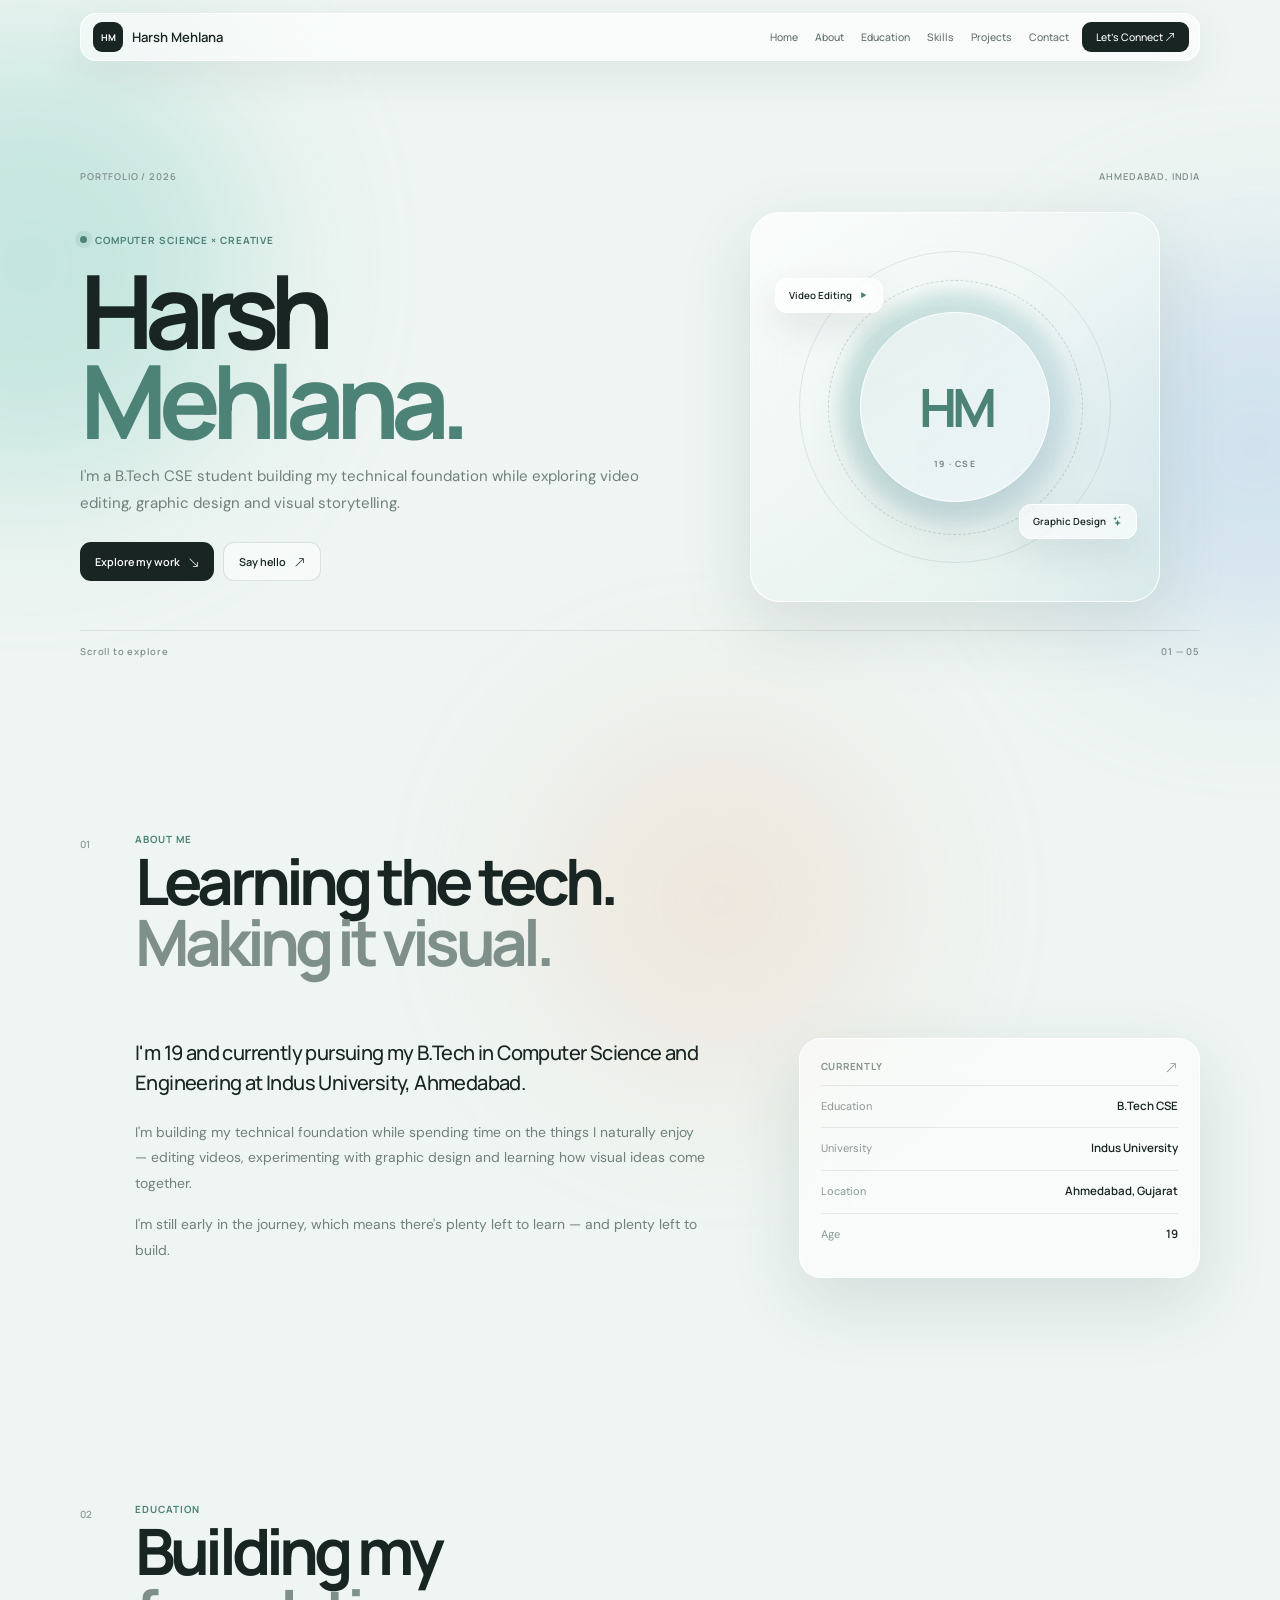
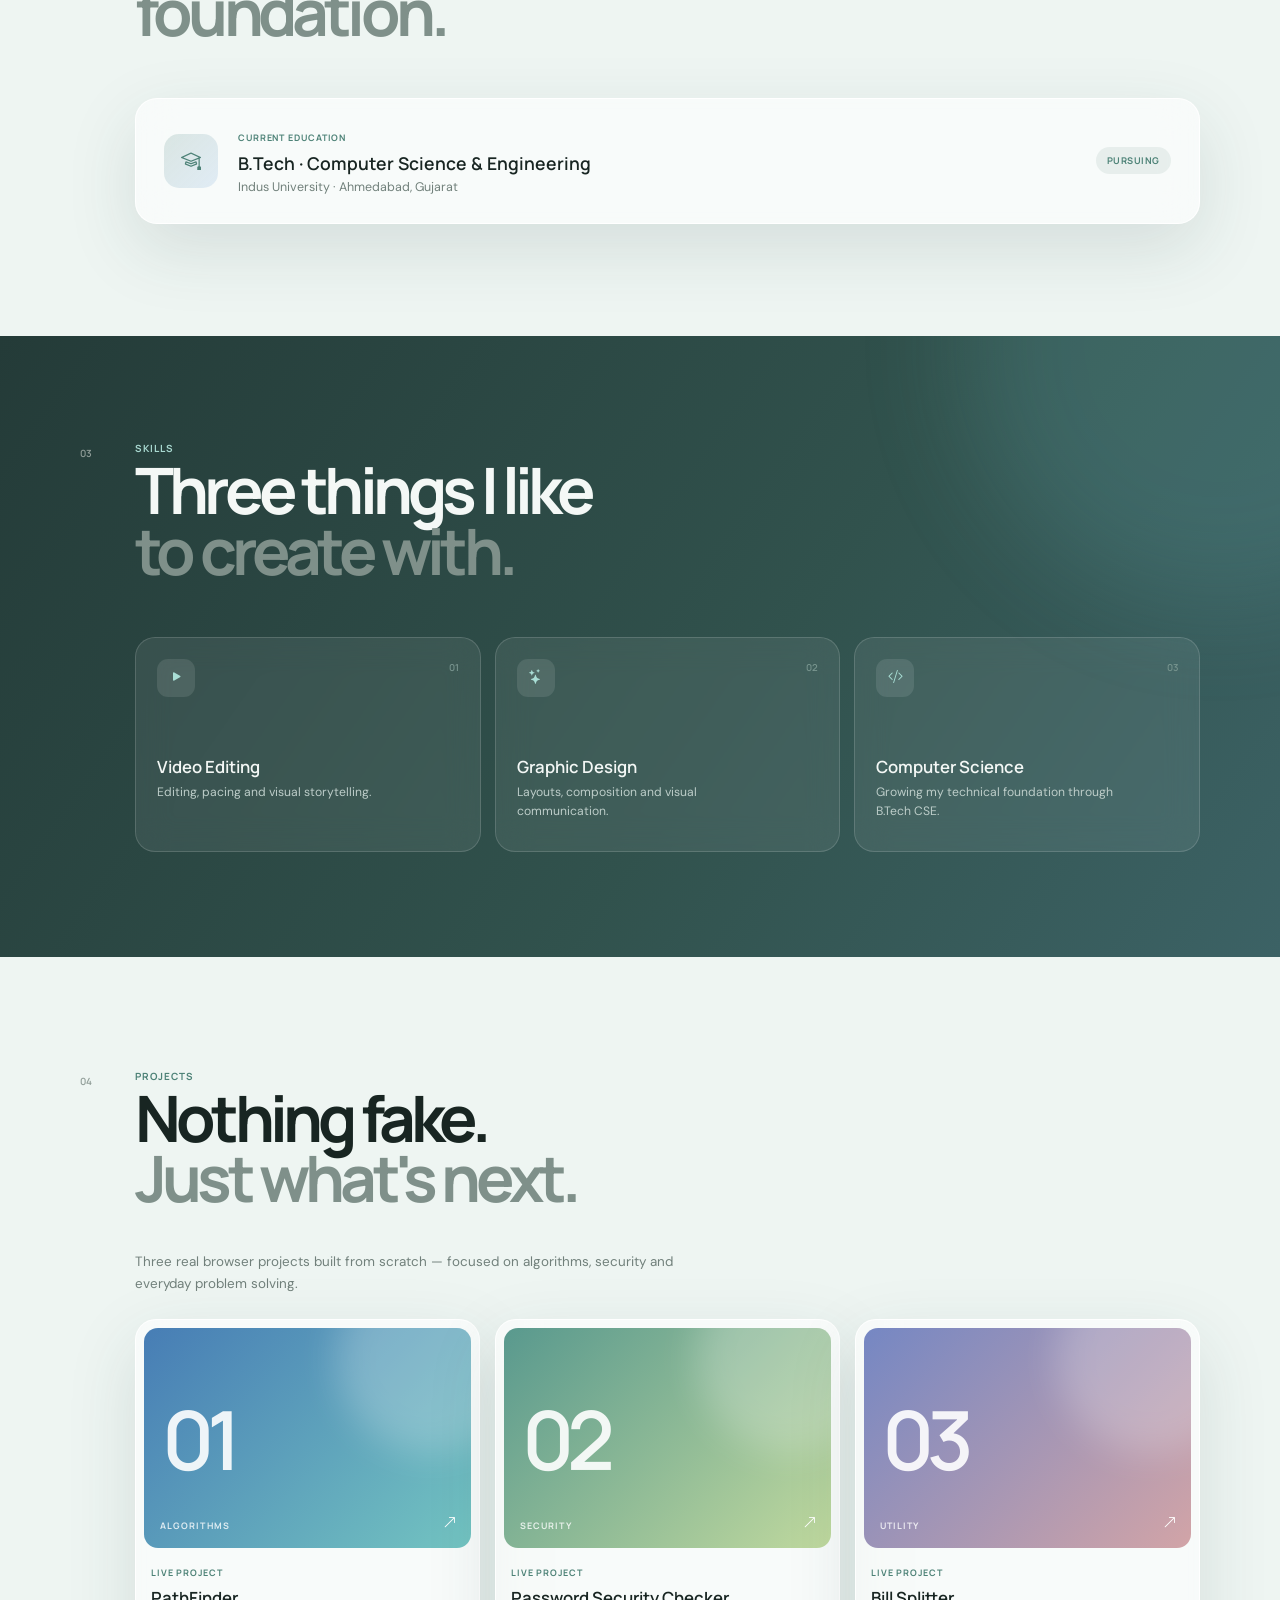
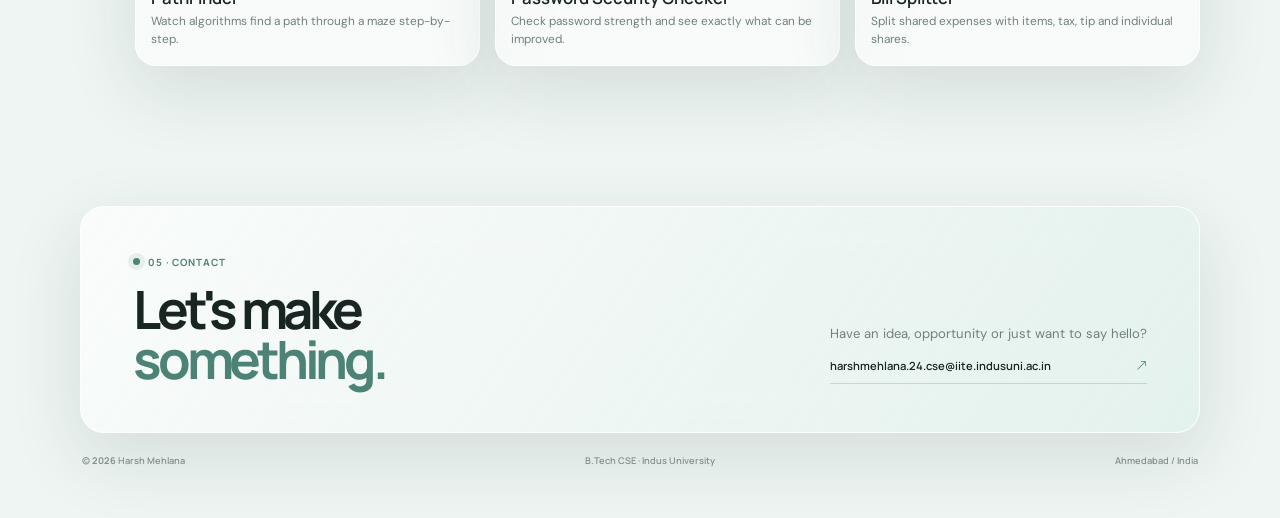
==== commit 9ee923ff: "Add real portfolio projects" ====
--- a/index.html
+++ b/index.html
@@ -18,6 +18,10 @@
 <section id="about" class="section wrap"><div class="section-intro"><span class="number">01</span><div><p>About me</p><h2>Learning the tech.<br><i>Making it visual.</i></h2></div></div><div class="about-grid"><div class="about-main"><p class="lead">I'm 19 and currently pursuing my B.Tech in Computer Science and Engineering at Indus University, Ahmedabad.</p><p>I'm building my technical foundation while spending time on the things I naturally enjoy — editing videos, experimenting with graphic design and learning how visual ideas come together.</p><p>I'm still early in the journey, which means there's plenty left to learn — and plenty left to build.</p></div><aside class="fact-card"><div class="fact-top"><span>Currently</span><i class="bi bi-arrow-up-right"></i></div><div class="fact"><small>Education</small><strong>B.Tech CSE</strong></div><div class="fact"><small>University</small><strong>Indus University</strong></div><div class="fact"><small>Location</small><strong>Ahmedabad, Gujarat</strong></div><div class="fact"><small>Age</small><strong>19</strong></div></aside></div></section>
 <section id="education" class="section wrap"><div class="section-intro"><span class="number">02</span><div><p>Education</p><h2>Building my<br><i>foundation.</i></h2></div></div><div class="education-card"><div class="education-icon"><i class="bi bi-mortarboard"></i></div><div><small>CURRENT EDUCATION</small><h3>B.Tech · Computer Science & Engineering</h3><p>Indus University · Ahmedabad, Gujarat</p></div><span class="education-status">Pursuing</span></div></section>
 <section id="skills" class="skills"><div class="wrap"><div class="section-intro light"><span class="number">03</span><div><p>Skills</p><h2>Three things I like<br><i>to create with.</i></h2></div></div><div class="skill-row"><article class="skill"><div class="skill-icon"><i class="bi bi-play-fill"></i></div><span>01</span><h3>Video Editing</h3><p>Editing, pacing and visual storytelling.</p></article><article class="skill"><div class="skill-icon"><i class="bi bi-stars"></i></div><span>02</span><h3>Graphic Design</h3><p>Layouts, composition and visual communication.</p></article><article class="skill"><div class="skill-icon"><i class="bi bi-code-slash"></i></div><span>03</span><h3>Computer Science</h3><p>Growing my technical foundation through B.Tech CSE.</p></article></div></div></section>
-<section id="projects" class="section wrap"><div class="section-intro"><span class="number">04</span><div><p>Projects</p><h2>Nothing fake.<br><i>Just what's next.</i></h2></div></div><p class="project-note">These are reserved for real projects I'll build and add as the journey moves forward.</p><div class="project-list"><article class="project-card"><div class="project-art art-blue"><b>01</b><span>CREATIVE</span><i class="bi bi-arrow-up-right"></i></div><div class="project-copy"><small>COMING SOON</small><h3>Creative Tech</h3><p>A future project where creative thinking meets technology.</p></div></article><article class="project-card"><div class="project-art art-green"><b>02</b><span>DESIGN</span><i class="bi bi-arrow-up-right"></i></div><div class="project-copy"><small>COMING SOON</small><h3>Design Project</h3><p>A future visual project around design and composition.</p></div></article><article class="project-card"><div class="project-art art-lilac"><b>03</b><span>VIDEO</span><i class="bi bi-arrow-up-right"></i></div><div class="project-copy"><small>COMING SOON</small><h3>Video Project</h3><p>A future project developed from concept to final cut.</p></div></article></div></section>
+<section id="projects" class="section wrap"><div class="section-intro"><span class="number">04</span><div><p>Projects</p><h2>Nothing fake.<br><i>Just what's next.</i></h2></div></div><p class="project-note">Three real browser projects built from scratch — focused on algorithms, security and everyday problem solving.</p><div class="project-list">
+<article class="project-card"><a href="projects/pathfinder/index.html" target="_blank" rel="noopener"><div class="project-art art-blue"><b>01</b><span>ALGORITHMS</span><i class="bi bi-arrow-up-right"></i></div><div class="project-copy"><small>LIVE PROJECT</small><h3>PathFinder</h3><p>Watch algorithms find a path through a maze step-by-step.</p></div></a></article>
+<article class="project-card"><a href="projects/password-checker/index.html" target="_blank" rel="noopener"><div class="project-art art-green"><b>02</b><span>SECURITY</span><i class="bi bi-arrow-up-right"></i></div><div class="project-copy"><small>LIVE PROJECT</small><h3>Password Security Checker</h3><p>Check password strength and see exactly what can be improved.</p></div></a></article>
+<article class="project-card"><a href="projects/bill-splitter/index.html" target="_blank" rel="noopener"><div class="project-art art-lilac"><b>03</b><span>UTILITY</span><i class="bi bi-arrow-up-right"></i></div><div class="project-copy"><small>LIVE PROJECT</small><h3>Bill Splitter</h3><p>Split shared expenses with items, tax, tip and individual shares.</p></div></a></article>
+</div></section>
 <section id="contact" class="contact wrap"><div class="contact-card"><div><div class="eyebrow"><span></span> 05 · Contact</div><h2>Let's make<br><i>something.</i></h2></div><div class="contact-right"><p>Have an idea, opportunity or just want to say hello?</p><a href="mailto:harshmehlana.24.cse@iite.indusuni.ac.in">harshmehlana.24.cse@iite.indusuni.ac.in <i class="bi bi-arrow-up-right"></i></a></div></div><footer><span>© <b id="year"></b> Harsh Mehlana</span><span>B.Tech CSE · Indus University</span><span>Ahmedabad / India</span></footer></section>
 </main><button id="backTop" aria-label="Back to top"><i class="bi bi-arrow-up"></i></button><script src="script.js"></script></body></html>
--- a/style.css
+++ b/style.css
@@ -1 +1 @@
-:root{--bg:#eef5f2;--paper:rgba(255,255,255,.58);--ink:#182522;--muted:#71807b;--green:#4d8277;--line:rgba(255,255,255,.88);--shadow:0 24px 70px rgba(42,72,66,.13)}*{box-sizing:border-box}html{scroll-behavior:smooth}body{margin:0;background:var(--bg);color:var(--ink);font:15px/1.6 'DM Sans',sans-serif;overflow-x:hidden}.wrap{width:min(1120px,calc(100% - 40px));margin:auto}a{text-decoration:none;color:inherit}.ambient{position:fixed;z-index:-1;border-radius:50%;filter:blur(80px);pointer-events:none}.ambient-a{width:440px;height:440px;left:-190px;top:5%;background:#9fd8cd;opacity:.52}.ambient-b{width:390px;height:390px;right:-170px;top:28%;background:#a9c9ea;opacity:.42}.ambient-c{width:360px;height:360px;left:42%;bottom:-180px;background:#efc6ad;opacity:.28}header{position:fixed;z-index:30;left:0;right:0;top:0;padding:13px 18px}.nav{width:min(1120px,100%);margin:auto;padding:8px 10px 8px 12px;border:1px solid var(--line);border-radius:16px;background:rgba(255,255,255,.56);backdrop-filter:blur(22px);box-shadow:0 14px 45px rgba(40,65,62,.08);display:flex;align-items:center;justify-content:space-between;position:relative}.brand{display:flex;align-items:center;gap:9px;font:600 .82rem 'Manrope'}.brand b{display:grid;place-items:center;width:30px;height:30px;border-radius:9px;background:var(--ink);color:#fff;font-size:.58rem}.links{display:flex;align-items:center;gap:3px}.links>a{padding:8px 10px;border-radius:9px;color:#60706b;font:500 .68rem 'Manrope';transition:.2s}.links>a:hover{background:rgba(255,255,255,.8);color:var(--ink)}.links .nav-cta,.mobile-menu .nav-cta{background:var(--ink);color:#fff;padding-inline:13px}.links .nav-cta:hover,.mobile-menu .nav-cta:hover{background:var(--ink);color:#fff}.menu{display:none;width:38px;height:38px;border:1px solid rgba(30,50,46,.1);border-radius:10px;background:rgba(255,255,255,.62);color:var(--ink);cursor:pointer}.mobile-menu{display:none}.hero{padding-top:108px;min-height:720px;display:flex;flex-direction:column;justify-content:center}.hero-kicker,.hero-bottom{display:flex;justify-content:space-between;color:#81908b;font:600 .59rem 'Manrope';letter-spacing:.09em}.hero-layout{margin-top:25px;display:grid;grid-template-columns:1.08fr .92fr;gap:55px;align-items:center}.hero-copy{padding:25px 0}.eyebrow{display:flex;align-items:center;gap:8px;color:var(--green);font:700 .62rem 'Manrope';letter-spacing:.09em;text-transform:uppercase}.eyebrow span{width:7px;height:7px;border-radius:50%;background:var(--green);box-shadow:0 0 0 5px rgba(77,130,119,.1)}.hero h1{font:700 clamp(4.1rem,8vw,7rem)/.88 'Manrope';letter-spacing:-.09em;margin:18px 0}.hero h1 em{font-style:normal;color:var(--green)}.hero-copy>p{max-width:560px;color:var(--muted);font-size:.94rem;line-height:1.8;margin:0 0 25px}.hero-actions{display:flex;gap:9px;flex-wrap:wrap}.button{display:inline-flex;align-items:center;gap:8px;padding:11px 15px;border-radius:11px;font:600 .68rem 'Manrope';transition:.2s}.button.primary{background:var(--ink);color:#fff}.button.primary:hover{background:#182522;color:#fff;transform:translateY(-2px)}.button.secondary{border:1px solid rgba(30,50,46,.12);background:rgba(255,255,255,.5)}.button.secondary:hover{background:rgba(255,255,255,.82);color:var(--ink);transform:translateY(-2px)}.hero-visual{display:grid;place-items:center}.portrait-card{height:390px;width:min(100%,410px);position:relative;border:1px solid var(--line);border-radius:30px;background:linear-gradient(145deg,rgba(255,255,255,.68),rgba(207,232,226,.35));backdrop-filter:blur(24px);box-shadow:var(--shadow);display:grid;place-items:center;overflow:hidden}.portrait-card:before{content:"";position:absolute;width:310px;height:310px;border-radius:50%;border:1px solid rgba(77,130,119,.15)}.portrait-card:after{content:"";position:absolute;width:230px;height:230px;border-radius:50%;background:linear-gradient(135deg,rgba(126,188,176,.38),rgba(170,199,233,.24));filter:blur(8px)}.portrait-ring{z-index:2;width:190px;height:190px;border-radius:50%;display:grid;place-items:center;background:rgba(255,255,255,.52);border:1px solid #fff;box-shadow:0 25px 55px rgba(49,88,80,.16);position:relative}.portrait-ring strong{font:700 3.3rem 'Manrope';letter-spacing:-.1em;color:var(--green)}.portrait-ring span{position:absolute;bottom:31px;font:700 .54rem 'Manrope';letter-spacing:.14em;color:#75857f}.floating-label{position:absolute;z-index:4;padding:10px 13px;border:1px solid #fff;background:rgba(255,255,255,.62);backdrop-filter:blur(16px);border-radius:12px;box-shadow:0 15px 35px rgba(42,72,66,.1);font:600 .61rem 'Manrope'}.floating-label i{margin-left:5px;color:var(--green)}.label-top{top:65px;left:24px}.label-bottom{right:22px;bottom:62px}.mini-orbit{position:absolute;z-index:3;width:255px;height:255px;border:1px dashed rgba(77,130,119,.27);border-radius:50%;transform:rotate(-18deg)}.hero-bottom{border-top:1px solid rgba(40,55,52,.1);padding-top:14px;margin-top:24px}.section{padding:112px 0}.section-intro{display:grid;grid-template-columns:40px 1fr;gap:15px}.section-intro .number{color:#909d98;font:600 .62rem 'Manrope';padding-top:5px}.section-intro p{margin:0 0 5px;color:var(--green);font:700 .62rem 'Manrope';text-transform:uppercase;letter-spacing:.1em}.section-intro h2{font:700 clamp(2.35rem,5vw,4rem)/.95 'Manrope';letter-spacing:-.075em;margin:0}.section-intro h2 i{font-style:normal;color:#7f908a}.about-grid{display:grid;grid-template-columns:1fr .7fr;gap:90px;padding:65px 0 0 55px}.about-main{max-width:570px}.about-main .lead{font:500 1.25rem/1.5 'Manrope';letter-spacing:-.03em;margin:0 0 22px}.about-main p:not(.lead){color:var(--muted);font-size:.87rem;line-height:1.85;margin:0 0 15px}.fact-card{border:1px solid var(--line);border-radius:22px;padding:21px;background:var(--paper);backdrop-filter:blur(20px);box-shadow:var(--shadow)}.fact-top{display:flex;justify-content:space-between;color:#85938e;font:700 .61rem 'Manrope';text-transform:uppercase;letter-spacing:.08em;margin-bottom:8px}.fact-top i{font-size:.75rem}.fact{display:flex;justify-content:space-between;gap:20px;padding:12px 0;border-top:1px solid rgba(30,50,46,.09)}.fact small{color:#8a9792;font-size:.69rem}.fact strong{font:600 .72rem 'Manrope';text-align:right}.skills{padding:105px 0;background:linear-gradient(125deg,#243b38,#31524d 58%,#3c6265);color:#f3f7f5;position:relative;overflow:hidden}.skills:after{content:"";position:absolute;width:520px;height:520px;border-radius:50%;right:-200px;top:-250px;background:#79c6cb;opacity:.15;filter:blur(55px)}.section-intro.light p{color:#a8d8d0}.section-intro.light h2{color:#f4f8f6}.skill-row{display:grid;grid-template-columns:repeat(3,1fr);gap:14px;margin:55px 0 0 55px}.skill{min-height:215px;padding:21px;border:1px solid rgba(255,255,255,.15);border-radius:20px;background:rgba(255,255,255,.075);backdrop-filter:blur(16px);position:relative;transition:.25s}.skill:hover{transform:translateY(-6px);background:rgba(255,255,255,.12)}.skill-icon{width:38px;height:38px;display:grid;place-items:center;border-radius:11px;background:rgba(255,255,255,.1);color:#a9ded5}.skill>span{position:absolute;right:21px;top:23px;color:#78948e;font:600 .6rem 'Manrope'}.skill h3{font:600 1.05rem 'Manrope';margin:58px 0 5px}.skill p{color:#bdcdc9;font-size:.76rem;margin:0;max-width:250px}.project-note{max-width:560px;margin:42px 0 25px 55px;color:var(--muted);font-size:.84rem}.project-list{display:grid;grid-template-columns:repeat(3,minmax(0,1fr));gap:15px;margin-left:55px}.project-card{min-width:0;border:1px solid var(--line);border-radius:21px;padding:8px;background:var(--paper);backdrop-filter:blur(20px);box-shadow:var(--shadow);transition:.25s;overflow:hidden}.project-card:hover{transform:translateY(-6px)}.project-art{height:220px;border-radius:14px;position:relative;overflow:hidden;display:flex;align-items:flex-end;padding:16px}.project-art:before{content:"";position:absolute;width:190px;height:190px;border-radius:50%;right:-55px;top:-65px;background:rgba(255,255,255,.22);filter:blur(18px)}.project-art b{position:absolute;z-index:1;left:18px;top:50%;transform:translateY(-50%);font:600 5.1rem 'Manrope';letter-spacing:-.09em;color:rgba(255,255,255,.9)}.project-art span{position:relative;z-index:2;color:rgba(255,255,255,.8);font:700 .56rem 'Manrope';letter-spacing:.12em}.project-art>i{position:absolute;z-index:2;right:14px;bottom:14px;color:#fff;font-size:.85rem}.art-blue{background:linear-gradient(135deg,#477db5,#73c4c1)}.art-green{background:linear-gradient(135deg,#59998e,#c0d99e)}.art-lilac{background:linear-gradient(135deg,#7587c3,#d2a4a7)}.project-copy{padding:11px 7px 8px}.project-copy small{color:var(--green);font:700 .56rem 'Manrope';letter-spacing:.1em}.project-copy h3{font:600 1.05rem 'Manrope';margin:3px 0}.project-copy p{color:var(--muted);font-size:.74rem;margin:0;line-height:1.55}.contact{padding:28px 0 30px}.contact-card{padding:48px 52px;border:1px solid var(--line);border-radius:24px;background:linear-gradient(125deg,rgba(255,255,255,.67),rgba(216,237,231,.46));backdrop-filter:blur(22px);box-shadow:var(--shadow);display:flex;justify-content:space-between;align-items:flex-end;gap:50px}.contact-card h2{font:700 3.3rem/.95 'Manrope';letter-spacing:-.08em;margin:15px 0 0}.contact-card h2 i{font-style:normal;color:var(--green)}.contact-right{max-width:430px}.contact-right p{color:var(--muted);font-size:.82rem;margin:0 0 14px}.contact-right a{display:flex;align-items:center;justify-content:space-between;gap:15px;padding-bottom:10px;border-bottom:1px solid rgba(30,45,42,.15);font:600 .7rem 'Manrope';word-break:break-word}.contact-right a i{color:var(--green)}footer{display:flex;justify-content:space-between;padding:21px 2px;color:#899691;font:600 .58rem 'Manrope'}#backTop{position:fixed;right:20px;bottom:20px;width:40px;height:40px;border:1px solid #fff;border-radius:12px;background:rgba(255,255,255,.65);backdrop-filter:blur(12px);color:var(--ink);opacity:0;pointer-events:none;z-index:40;cursor:pointer}#backTop.show{opacity:1;pointer-events:auto}button:focus-visible,a:focus-visible{outline:2px solid var(--green);outline-offset:3px}@media(max-width:850px){.wrap{width:calc(100% - 30px)}header{padding:10px 12px}.links{display:none}.menu{display:block}.mobile-menu{position:absolute;display:flex;flex-direction:column;gap:3px;top:calc(100% + 8px);left:0;right:0;padding:8px;border:1px solid var(--line);border-radius:15px;background:rgba(255,255,255,.76);backdrop-filter:blur(22px);box-shadow:0 18px 45px rgba(40,65,62,.12);opacity:0;transform:translateY(-6px);pointer-events:none;transition:.2s}.nav.menu-open .mobile-menu{opacity:1;transform:none;pointer-events:auto}.mobile-menu a{padding:11px 12px;border-radius:10px;color:#53625e;font:500 .74rem 'Manrope'}.mobile-menu a:hover{background:rgba(255,255,255,.8);color:var(--ink)}.mobile-menu .nav-cta{text-align:center;margin-top:3px}.hero{min-height:auto;padding-top:92px;padding-bottom:45px}.hero-layout{grid-template-columns:1fr;gap:35px}.hero-copy{padding:20px 0 0}.hero h1{font-size:clamp(3.7rem,14vw,6rem)}.hero-visual{order:2}.portrait-card{height:330px}.about-grid{grid-template-columns:1fr;gap:35px;padding-left:0}.skill-row,.project-list{grid-template-columns:repeat(2,minmax(0,1fr));margin-left:0}.project-note{margin-left:0}.contact-card{display:block}.contact-right{margin-top:30px}}@media(max-width:540px){.wrap{width:calc(100% - 24px)}.hero-kicker span:last-child{display:none}.hero{padding-top:82px}.hero h1{font-size:clamp(3.35rem,17vw,4.8rem)}.hero-copy>p{font-size:.86rem}.hero-bottom span:first-child{display:none}.portrait-card{height:285px;border-radius:23px}.portrait-ring{width:155px;height:155px}.portrait-ring strong{font-size:2.7rem}.label-top{top:36px;left:15px}.label-bottom{right:15px;bottom:35px}.section{padding:78px 0}.section-intro{grid-template-columns:28px 1fr;gap:9px}.section-intro h2{font-size:clamp(2.15rem,10vw,3rem)}.about-main .lead{font-size:1.08rem}.skill-row,.project-list{grid-template-columns:1fr}.skill{min-height:175px}.skill h3{margin-top:43px}.project-art{height:205px}.contact-card{padding:31px 23px}.contact-card h2{font-size:2.55rem}.contact-right a{font-size:.66rem}footer{flex-direction:column;gap:7px;padding-bottom:15px}}+:root{--bg:#eef5f2;--paper:rgba(255,255,255,.58);--ink:#182522;--muted:#71807b;--green:#4d8277;--line:rgba(255,255,255,.88);--shadow:0 24px 70px rgba(42,72,66,.13)}*{box-sizing:border-box}html{scroll-behavior:smooth}body{margin:0;background:var(--bg);color:var(--ink);font:15px/1.6 'DM Sans',sans-serif;overflow-x:hidden}.wrap{width:min(1120px,calc(100% - 40px));margin:auto}a{text-decoration:none;color:inherit}.ambient{position:fixed;z-index:-1;border-radius:50%;filter:blur(80px);pointer-events:none}.ambient-a{width:440px;height:440px;left:-190px;top:5%;background:#9fd8cd;opacity:.52}.ambient-b{width:390px;height:390px;right:-170px;top:28%;background:#a9c9ea;opacity:.42}.ambient-c{width:360px;height:360px;left:42%;bottom:-180px;background:#efc6ad;opacity:.28}header{position:fixed;z-index:30;left:0;right:0;top:0;padding:13px 18px}.nav{width:min(1120px,100%);margin:auto;padding:8px 10px 8px 12px;border:1px solid var(--line);border-radius:16px;background:rgba(255,255,255,.56);backdrop-filter:blur(22px);box-shadow:0 14px 45px rgba(40,65,62,.08);display:flex;align-items:center;justify-content:space-between;position:relative}.brand{display:flex;align-items:center;gap:9px;font:600 .82rem 'Manrope';flex-shrink:0}.brand b{display:grid;place-items:center;width:30px;height:30px;border-radius:9px;background:var(--ink);color:#fff;font-size:.58rem}.links{display:flex;align-items:center;gap:1px}.links>a{padding:8px 8px;border-radius:9px;color:#60706b;font:500 .65rem 'Manrope';transition:.2s;white-space:nowrap}.links>a:hover{background:rgba(255,255,255,.8);color:var(--ink)}.links .nav-cta,.mobile-menu .nav-cta{background:var(--ink);color:#fff;padding-inline:14px;margin-left:4px}.links .nav-cta:hover,.mobile-menu .nav-cta:hover{background:var(--ink);color:#fff}.menu{display:none;width:38px;height:38px;border:1px solid rgba(30,50,46,.1);border-radius:10px;background:rgba(255,255,255,.62);color:var(--ink);cursor:pointer}.mobile-menu{display:none}.hero{padding-top:108px;min-height:720px;display:flex;flex-direction:column;justify-content:center}.hero-kicker,.hero-bottom{display:flex;justify-content:space-between;color:#81908b;font:600 .59rem 'Manrope';letter-spacing:.09em}.hero-layout{margin-top:25px;display:grid;grid-template-columns:1.08fr .92fr;gap:55px;align-items:center}.hero-copy{padding:25px 0}.eyebrow{display:flex;align-items:center;gap:8px;color:var(--green);font:700 .62rem 'Manrope';letter-spacing:.09em;text-transform:uppercase}.eyebrow span{width:7px;height:7px;border-radius:50%;background:var(--green);box-shadow:0 0 0 5px rgba(77,130,119,.1)}.hero h1{font:700 clamp(4.1rem,8vw,7rem)/.88 'Manrope';letter-spacing:-.09em;margin:18px 0}.hero h1 em{font-style:normal;color:var(--green)}.hero-copy>p{max-width:560px;color:var(--muted);font-size:.94rem;line-height:1.8;margin:0 0 25px}.hero-actions{display:flex;gap:9px;flex-wrap:wrap}.button{display:inline-flex;align-items:center;gap:8px;padding:11px 15px;border-radius:11px;font:600 .68rem 'Manrope';transition:.2s}.button.primary{background:var(--ink);color:#fff}.button.primary:hover{background:#182522;color:#fff;transform:translateY(-2px)}.button.secondary{border:1px solid rgba(30,50,46,.12);background:rgba(255,255,255,.5)}.button.secondary:hover{background:rgba(255,255,255,.82);color:var(--ink);transform:translateY(-2px)}.hero-visual{display:grid;place-items:center}.portrait-card{height:390px;width:min(100%,410px);position:relative;border:1px solid var(--line);border-radius:30px;background:linear-gradient(145deg,rgba(255,255,255,.68),rgba(207,232,226,.35));backdrop-filter:blur(24px);box-shadow:var(--shadow);display:grid;place-items:center;overflow:hidden}.portrait-card:before{content:"";position:absolute;width:310px;height:310px;border-radius:50%;border:1px solid rgba(77,130,119,.15)}.portrait-card:after{content:"";position:absolute;width:230px;height:230px;border-radius:50%;background:linear-gradient(135deg,rgba(126,188,176,.38),rgba(170,199,233,.24));filter:blur(8px)}.portrait-ring{z-index:2;width:190px;height:190px;border-radius:50%;display:grid;place-items:center;background:rgba(255,255,255,.52);border:1px solid #fff;box-shadow:0 25px 55px rgba(49,88,80,.16);position:relative}.portrait-ring strong{font:700 3.3rem 'Manrope';letter-spacing:-.1em;color:var(--green)}.portrait-ring span{position:absolute;bottom:31px;font:700 .54rem 'Manrope';letter-spacing:.14em;color:#75857f}.floating-label{position:absolute;z-index:4;padding:10px 13px;border:1px solid #fff;background:rgba(255,255,255,.62);backdrop-filter:blur(16px);border-radius:12px;box-shadow:0 15px 35px rgba(42,72,66,.1);font:600 .61rem 'Manrope'}.floating-label i{margin-left:5px;color:var(--green)}.label-top{top:65px;left:24px}.label-bottom{right:22px;bottom:62px}.mini-orbit{position:absolute;z-index:3;width:255px;height:255px;border:1px dashed rgba(77,130,119,.27);border-radius:50%;transform:rotate(-18deg)}.hero-bottom{border-top:1px solid rgba(40,55,52,.1);padding-top:14px;margin-top:24px}.section{padding:112px 0}.section-intro{display:grid;grid-template-columns:40px 1fr;gap:15px}.section-intro .number{color:#909d98;font:600 .62rem 'Manrope';padding-top:5px}.section-intro p{margin:0 0 5px;color:var(--green);font:700 .62rem 'Manrope';text-transform:uppercase;letter-spacing:.1em}.section-intro h2{font:700 clamp(2.35rem,5vw,4rem)/.95 'Manrope';letter-spacing:-.075em;margin:0}.section-intro h2 i{font-style:normal;color:#7f908a}.about-grid{display:grid;grid-template-columns:1fr .7fr;gap:90px;padding:65px 0 0 55px}.about-main{max-width:570px}.about-main .lead{font:500 1.25rem/1.5 'Manrope';letter-spacing:-.03em;margin:0 0 22px}.about-main p:not(.lead){color:var(--muted);font-size:.87rem;line-height:1.85;margin:0 0 15px}.fact-card{border:1px solid var(--line);border-radius:22px;padding:21px;background:var(--paper);backdrop-filter:blur(20px);box-shadow:var(--shadow)}.fact-top{display:flex;justify-content:space-between;color:#85938e;font:700 .61rem 'Manrope';text-transform:uppercase;letter-spacing:.08em;margin-bottom:8px}.fact-top i{font-size:.75rem}.fact{display:flex;justify-content:space-between;gap:20px;padding:12px 0;border-top:1px solid rgba(30,50,46,.09)}.fact small{color:#8a9792;font-size:.69rem}.fact strong{font:600 .72rem 'Manrope';text-align:right}.education-card{margin:55px 0 0 55px;padding:25px 28px;border:1px solid var(--line);border-radius:22px;background:var(--paper);backdrop-filter:blur(20px);box-shadow:var(--shadow);display:grid;grid-template-columns:auto 1fr auto;gap:20px;align-items:center}.education-icon{width:54px;height:54px;border-radius:15px;display:grid;place-items:center;background:linear-gradient(135deg,rgba(77,130,119,.18),rgba(169,201,234,.3));color:var(--green);font-size:1.25rem}.education-card small{color:var(--green);font:700 .56rem 'Manrope';letter-spacing:.1em}.education-card h3{font:600 1.1rem 'Manrope';margin:3px 0}.education-card p{color:var(--muted);font-size:.78rem;margin:0}.education-status{padding:7px 11px;border-radius:999px;background:rgba(77,130,119,.1);color:var(--green);font:700 .58rem 'Manrope';text-transform:uppercase;letter-spacing:.06em}.skills{padding:105px 0;background:linear-gradient(125deg,#243b38,#31524d 58%,#3c6265);color:#f3f7f5;position:relative;overflow:hidden}.skills:after{content:"";position:absolute;width:520px;height:520px;border-radius:50%;right:-200px;top:-250px;background:#79c6cb;opacity:.15;filter:blur(55px)}.section-intro.light p{color:#a8d8d0}.section-intro.light h2{color:#f4f8f6}.skill-row{display:grid;grid-template-columns:repeat(3,1fr);gap:14px;margin:55px 0 0 55px}.skill{min-height:215px;padding:21px;border:1px solid rgba(255,255,255,.15);border-radius:20px;background:rgba(255,255,255,.075);backdrop-filter:blur(16px);position:relative;transition:.25s}.skill:hover{transform:translateY(-6px);background:rgba(255,255,255,.12)}.skill-icon{width:38px;height:38px;display:grid;place-items:center;border-radius:11px;background:rgba(255,255,255,.1);color:#a9ded5}.skill>span{position:absolute;right:21px;top:23px;color:#78948e;font:600 .6rem 'Manrope'}.skill h3{font:600 1.05rem 'Manrope';margin:58px 0 5px}.skill p{color:#bdcdc9;font-size:.76rem;margin:0;max-width:250px}.project-note{max-width:560px;margin:42px 0 25px 55px;color:var(--muted);font-size:.84rem}.project-list{display:grid;grid-template-columns:repeat(3,minmax(0,1fr));gap:15px;margin-left:55px}.project-card{min-width:0;border:1px solid var(--line);border-radius:21px;padding:8px;background:var(--paper);backdrop-filter:blur(20px);box-shadow:var(--shadow);transition:.25s;overflow:hidden}.project-card:hover{transform:translateY(-6px)}.project-art{height:220px;border-radius:14px;position:relative;overflow:hidden;display:flex;align-items:flex-end;padding:16px}.project-art:before{content:"";position:absolute;width:190px;height:190px;border-radius:50%;right:-55px;top:-65px;background:rgba(255,255,255,.22);filter:blur(18px)}.project-art b{position:absolute;z-index:1;left:18px;top:50%;transform:translateY(-50%);font:600 5.1rem 'Manrope';letter-spacing:-.09em;color:rgba(255,255,255,.9)}.project-art span{position:relative;z-index:2;color:rgba(255,255,255,.8);font:700 .56rem 'Manrope';letter-spacing:.12em}.project-art>i{position:absolute;z-index:2;right:14px;bottom:14px;color:#fff;font-size:.85rem}.art-blue{background:linear-gradient(135deg,#477db5,#73c4c1)}.art-green{background:linear-gradient(135deg,#59998e,#c0d99e)}.art-lilac{background:linear-gradient(135deg,#7587c3,#d2a4a7)}.project-copy{padding:11px 7px 8px}.project-copy small{color:var(--green);font:700 .56rem 'Manrope';letter-spacing:.1em}.project-copy h3{font:600 1.05rem 'Manrope';margin:3px 0}.project-copy p{color:var(--muted);font-size:.74rem;margin:0;line-height:1.55}.contact{padding:28px 0 30px}.contact-card{padding:48px 52px;border:1px solid var(--line);border-radius:24px;background:linear-gradient(125deg,rgba(255,255,255,.67),rgba(216,237,231,.46));backdrop-filter:blur(22px);box-shadow:var(--shadow);display:flex;justify-content:space-between;align-items:flex-end;gap:50px}.contact-card h2{font:700 3.3rem/.95 'Manrope';letter-spacing:-.08em;margin:15px 0 0}.contact-card h2 i{font-style:normal;color:var(--green)}.contact-right{max-width:430px}.contact-right p{color:var(--muted);font-size:.82rem;margin:0 0 14px}.contact-right a{display:flex;align-items:center;justify-content:space-between;gap:15px;padding-bottom:10px;border-bottom:1px solid rgba(30,45,42,.15);font:600 .7rem 'Manrope';word-break:break-word}.contact-right a i{color:var(--green)}footer{display:flex;justify-content:space-between;padding:21px 2px;color:#899691;font:600 .58rem 'Manrope'}#backTop{position:fixed;right:20px;bottom:20px;width:40px;height:40px;border:1px solid #fff;border-radius:12px;background:rgba(255,255,255,.65);backdrop-filter:blur(12px);color:var(--ink);opacity:0;pointer-events:none;z-index:40;cursor:pointer}#backTop.show{opacity:1;pointer-events:auto}button:focus-visible,a:focus-visible{outline:2px solid var(--green);outline-offset:3px}@media(max-width:950px){.brand span{display:none}.links>a{padding-inline:7px;font-size:.62rem}}@media(max-width:850px){.wrap{width:calc(100% - 30px)}header{padding:10px 12px}.brand span{display:inline}.links{display:none}.menu{display:block}.mobile-menu{position:absolute;display:flex;flex-direction:column;gap:3px;top:calc(100% + 8px);left:0;right:0;padding:8px;border:1px solid var(--line);border-radius:15px;background:rgba(255,255,255,.76);backdrop-filter:blur(22px);box-shadow:0 18px 45px rgba(40,65,62,.12);opacity:0;transform:translateY(-6px);pointer-events:none;transition:.2s}.nav.menu-open .mobile-menu{opacity:1;transform:none;pointer-events:auto}.mobile-menu a{padding:11px 12px;border-radius:10px;color:#53625e;font:500 .74rem 'Manrope'}.mobile-menu a:hover{background:rgba(255,255,255,.8);color:var(--ink)}.mobile-menu .nav-cta{text-align:center;margin:3px 0 0}.hero{min-height:auto;padding-top:92px;padding-bottom:45px}.hero-layout{grid-template-columns:1fr;gap:35px}.hero-copy{padding:20px 0 0}.hero h1{font-size:clamp(3.7rem,14vw,6rem)}.hero-visual{order:2}.portrait-card{height:330px}.about-grid{grid-template-columns:1fr;gap:35px;padding-left:0}.education-card{margin-left:0}.skill-row,.project-list{grid-template-columns:repeat(2,minmax(0,1fr));margin-left:0}.project-note{margin-left:0}.contact-card{display:block}.contact-right{margin-top:30px}}@media(max-width:540px){.wrap{width:calc(100% - 24px)}.hero-kicker span:last-child{display:none}.hero{padding-top:82px}.hero h1{font-size:clamp(3.35rem,17vw,4.8rem)}.hero-copy>p{font-size:.86rem}.hero-bottom span:first-child{display:none}.portrait-card{height:285px;border-radius:23px}.portrait-ring{width:155px;height:155px}.portrait-ring strong{font-size:2.7rem}.label-top{top:36px;left:15px}.label-bottom{right:15px;bottom:35px}.section{padding:78px 0}.section-intro{grid-template-columns:28px 1fr;gap:9px}.section-intro h2{font-size:clamp(2.15rem,10vw,3rem)}.about-main .lead{font-size:1.08rem}.education-card{grid-template-columns:auto 1fr;padding:20px;gap:14px}.education-status{grid-column:2;width:max-content}.skill-row,.project-list{grid-template-columns:1fr}.skill{min-height:175px}.skill h3{margin-top:43px}.project-art{height:205px}.contact-card{padding:31px 23px}.contact-card h2{font-size:2.55rem}.contact-right a{font-size:.66rem}footer{flex-direction:column;gap:7px;padding-bottom:15px}}
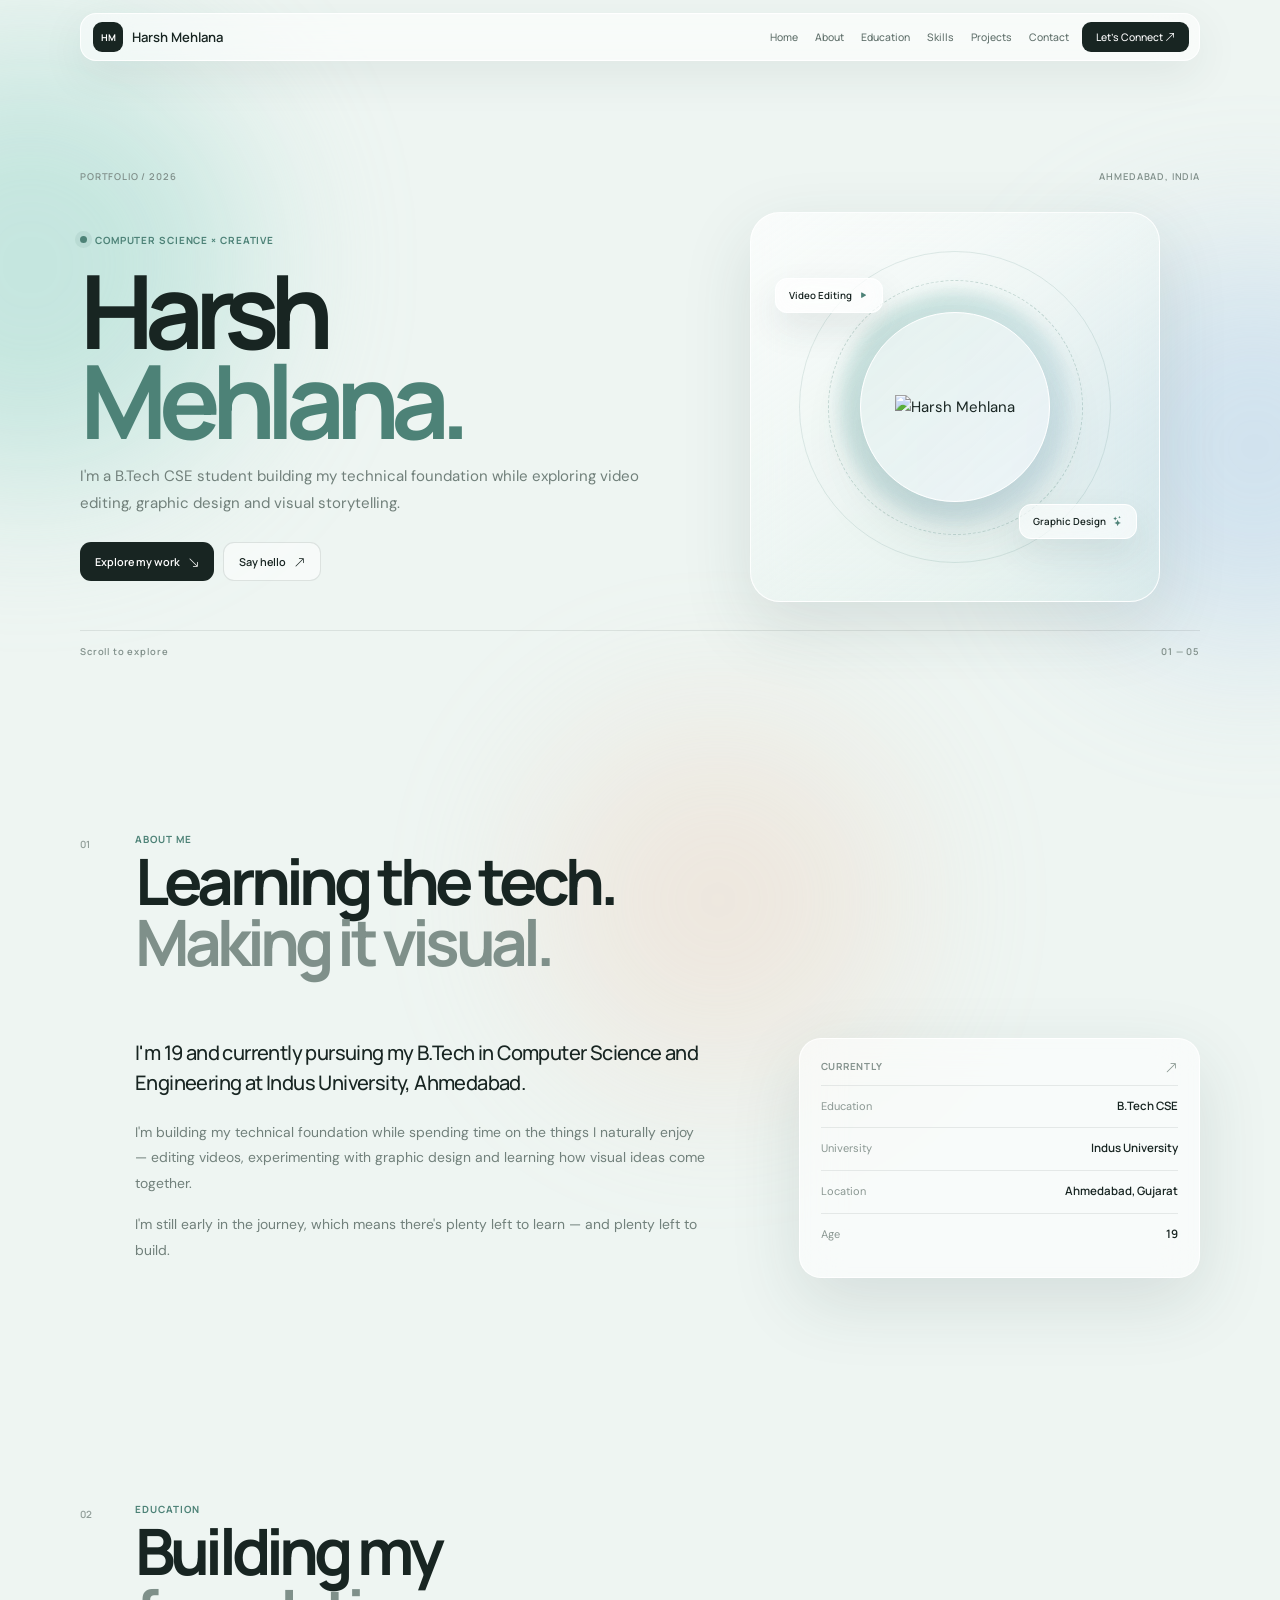
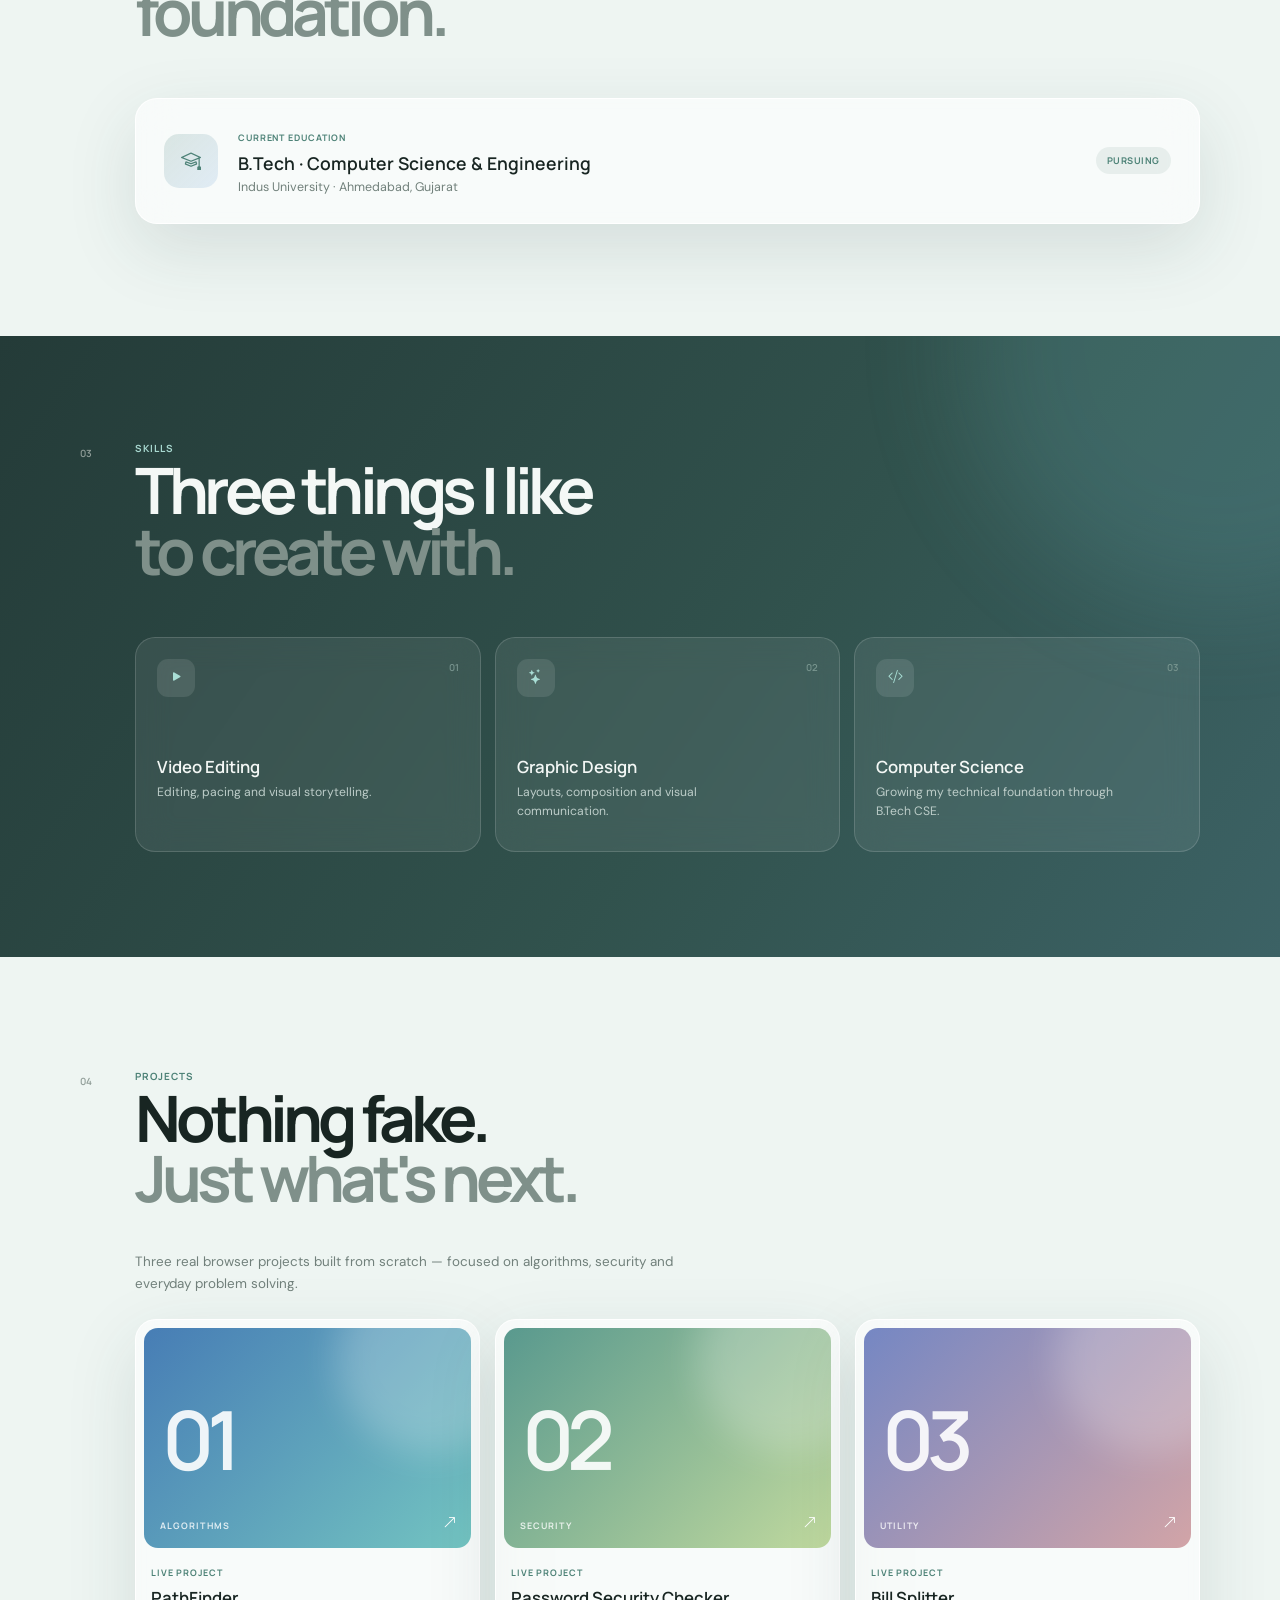
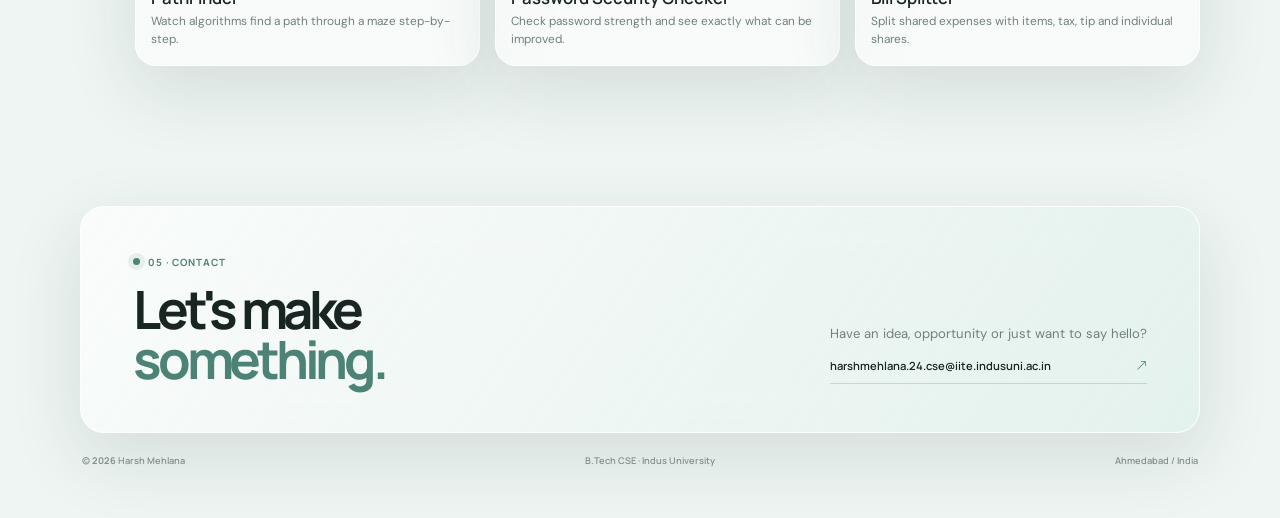
==== commit 6ae35629: "Add Harsh photo to home hero" ====
--- a/index.html
+++ b/index.html
@@ -14,7 +14,7 @@
 <div class="ambient ambient-a"></div><div class="ambient ambient-b"></div><div class="ambient ambient-c"></div>
 <header id="siteHeader"><nav class="nav"><a class="brand" href="#home"><b>HM</b><span>Harsh Mehlana</span></a><div class="links"><a href="#home">Home</a><a href="#about">About</a><a href="#education">Education</a><a href="#skills">Skills</a><a href="#projects">Projects</a><a href="#contact">Contact</a><a class="nav-cta" href="#contact">Let's Connect <i class="bi bi-arrow-up-right"></i></a></div><button class="menu" type="button" aria-label="Open menu" aria-expanded="false">☰</button><div class="mobile-menu" aria-hidden="true"><a href="#home">Home</a><a href="#about">About</a><a href="#education">Education</a><a href="#skills">Skills</a><a href="#projects">Projects</a><a href="#contact">Contact</a><a class="nav-cta" href="#contact">Let's Connect ↗</a></div></nav></header>
 <main>
-<section id="home" class="hero wrap"><div class="hero-kicker"><span>PORTFOLIO / 2026</span><span>AHMEDABAD, INDIA</span></div><div class="hero-layout"><div class="hero-copy"><div class="eyebrow"><span></span> Computer Science × Creative</div><h1>Harsh <em>Mehlana.</em></h1><p>I'm a B.Tech CSE student building my technical foundation while exploring video editing, graphic design and visual storytelling.</p><div class="hero-actions"><a class="button primary" href="#projects">Explore my work <i class="bi bi-arrow-down-right"></i></a><a class="button secondary" href="mailto:harshmehlana.24.cse@iite.indusuni.ac.in">Say hello <i class="bi bi-arrow-up-right"></i></a></div></div><div class="hero-visual"><div class="portrait-card"><div class="portrait-ring"><strong>HM</strong><span>19 · CSE</span></div><div class="floating-label label-top">Video Editing <i class="bi bi-play-fill"></i></div><div class="floating-label label-bottom">Graphic Design <i class="bi bi-stars"></i></div><div class="mini-orbit"></div></div></div></div><div class="hero-bottom"><span>Scroll to explore</span><span>01 — 05</span></div></section>
+<section id="home" class="hero wrap"><div class="hero-kicker"><span>PORTFOLIO / 2026</span><span>AHMEDABAD, INDIA</span></div><div class="hero-layout"><div class="hero-copy"><div class="eyebrow"><span></span> Computer Science × Creative</div><h1>Harsh <em>Mehlana.</em></h1><p>I'm a B.Tech CSE student building my technical foundation while exploring video editing, graphic design and visual storytelling.</p><div class="hero-actions"><a class="button primary" href="#projects">Explore my work <i class="bi bi-arrow-down-right"></i></a><a class="button secondary" href="mailto:harshmehlana.24.cse@iite.indusuni.ac.in">Say hello <i class="bi bi-arrow-up-right"></i></a></div></div><div class="hero-visual"><div class="portrait-card"><div class="portrait-ring"><img src="[data-uri]" alt="Harsh Mehlana"></div><div class="floating-label label-top">Video Editing <i class="bi bi-play-fill"></i></div><div class="floating-label label-bottom">Graphic Design <i class="bi bi-stars"></i></div><div class="mini-orbit"></div></div></div></div><div class="hero-bottom"><span>Scroll to explore</span><span>01 — 05</span></div></section>
 <section id="about" class="section wrap"><div class="section-intro"><span class="number">01</span><div><p>About me</p><h2>Learning the tech.<br><i>Making it visual.</i></h2></div></div><div class="about-grid"><div class="about-main"><p class="lead">I'm 19 and currently pursuing my B.Tech in Computer Science and Engineering at Indus University, Ahmedabad.</p><p>I'm building my technical foundation while spending time on the things I naturally enjoy — editing videos, experimenting with graphic design and learning how visual ideas come together.</p><p>I'm still early in the journey, which means there's plenty left to learn — and plenty left to build.</p></div><aside class="fact-card"><div class="fact-top"><span>Currently</span><i class="bi bi-arrow-up-right"></i></div><div class="fact"><small>Education</small><strong>B.Tech CSE</strong></div><div class="fact"><small>University</small><strong>Indus University</strong></div><div class="fact"><small>Location</small><strong>Ahmedabad, Gujarat</strong></div><div class="fact"><small>Age</small><strong>19</strong></div></aside></div></section>
 <section id="education" class="section wrap"><div class="section-intro"><span class="number">02</span><div><p>Education</p><h2>Building my<br><i>foundation.</i></h2></div></div><div class="education-card"><div class="education-icon"><i class="bi bi-mortarboard"></i></div><div><small>CURRENT EDUCATION</small><h3>B.Tech · Computer Science & Engineering</h3><p>Indus University · Ahmedabad, Gujarat</p></div><span class="education-status">Pursuing</span></div></section>
 <section id="skills" class="skills"><div class="wrap"><div class="section-intro light"><span class="number">03</span><div><p>Skills</p><h2>Three things I like<br><i>to create with.</i></h2></div></div><div class="skill-row"><article class="skill"><div class="skill-icon"><i class="bi bi-play-fill"></i></div><span>01</span><h3>Video Editing</h3><p>Editing, pacing and visual storytelling.</p></article><article class="skill"><div class="skill-icon"><i class="bi bi-stars"></i></div><span>02</span><h3>Graphic Design</h3><p>Layouts, composition and visual communication.</p></article><article class="skill"><div class="skill-icon"><i class="bi bi-code-slash"></i></div><span>03</span><h3>Computer Science</h3><p>Growing my technical foundation through B.Tech CSE.</p></article></div></div></section>
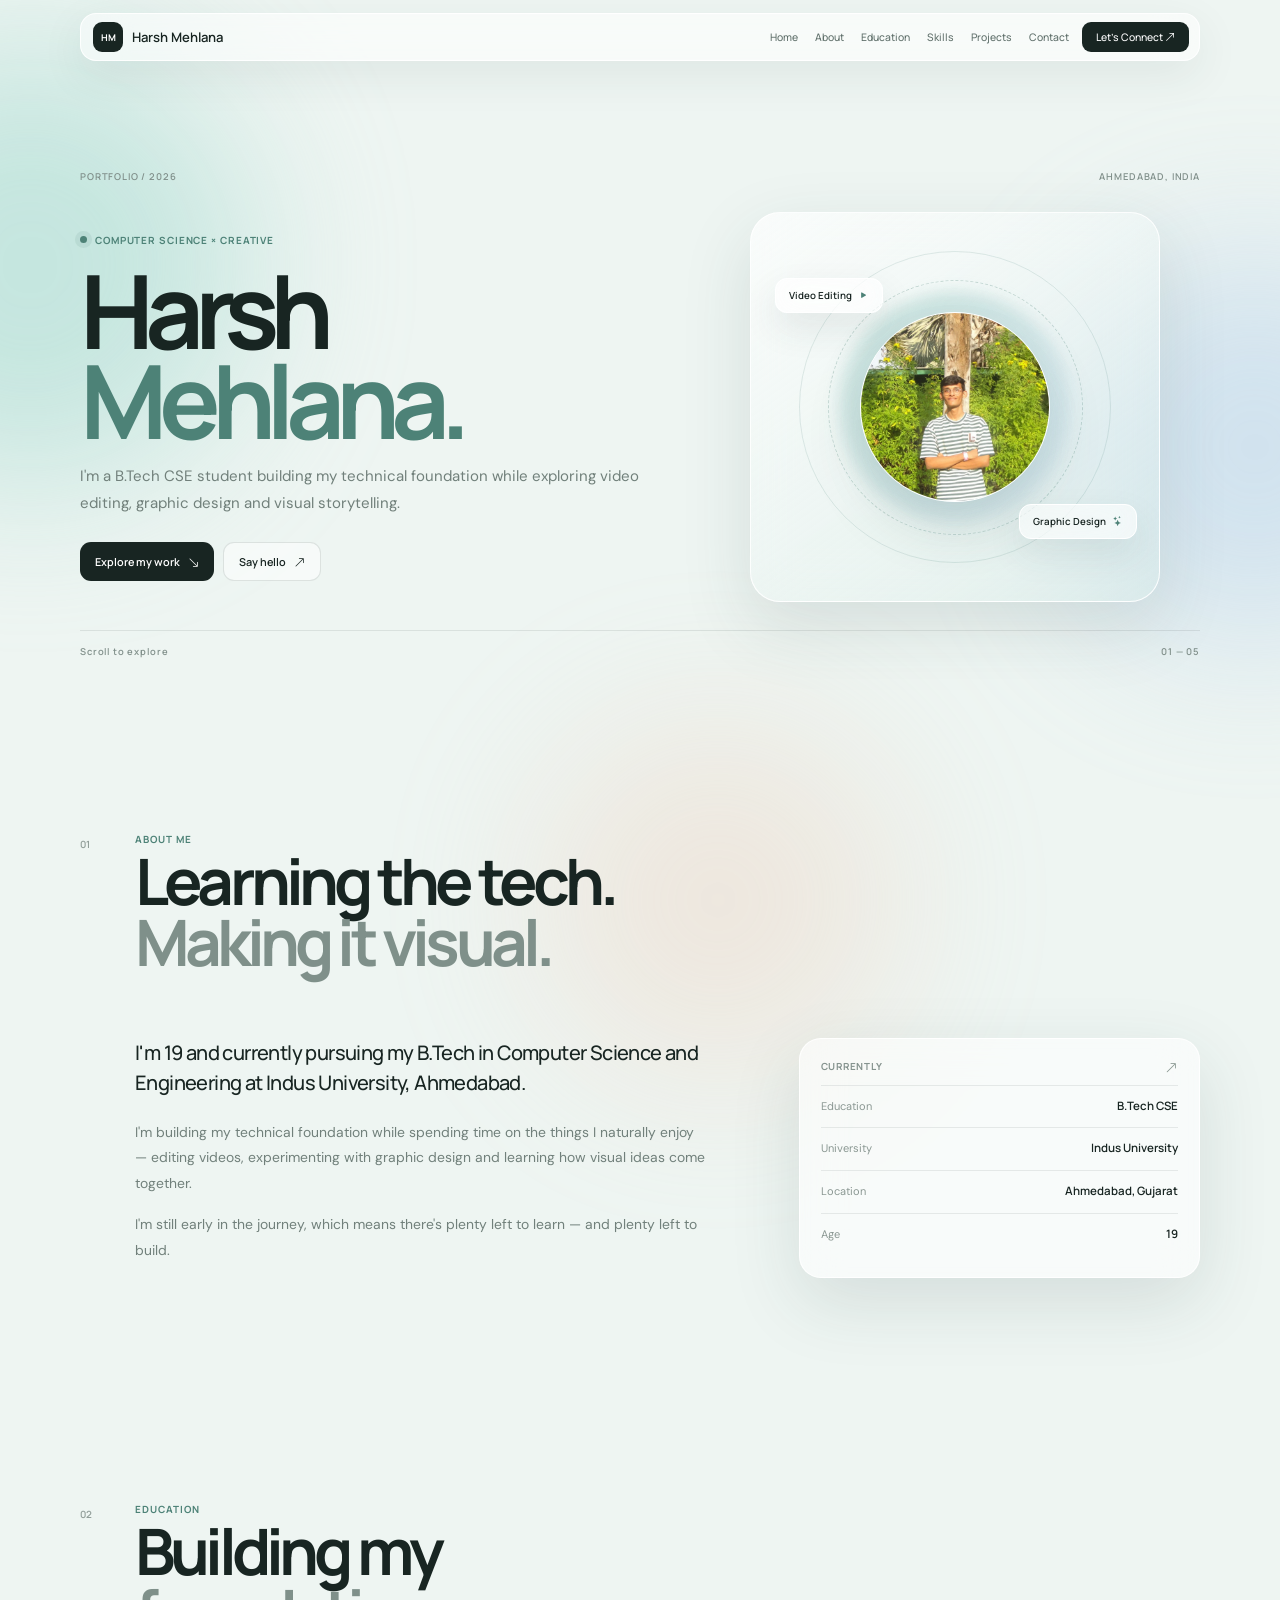
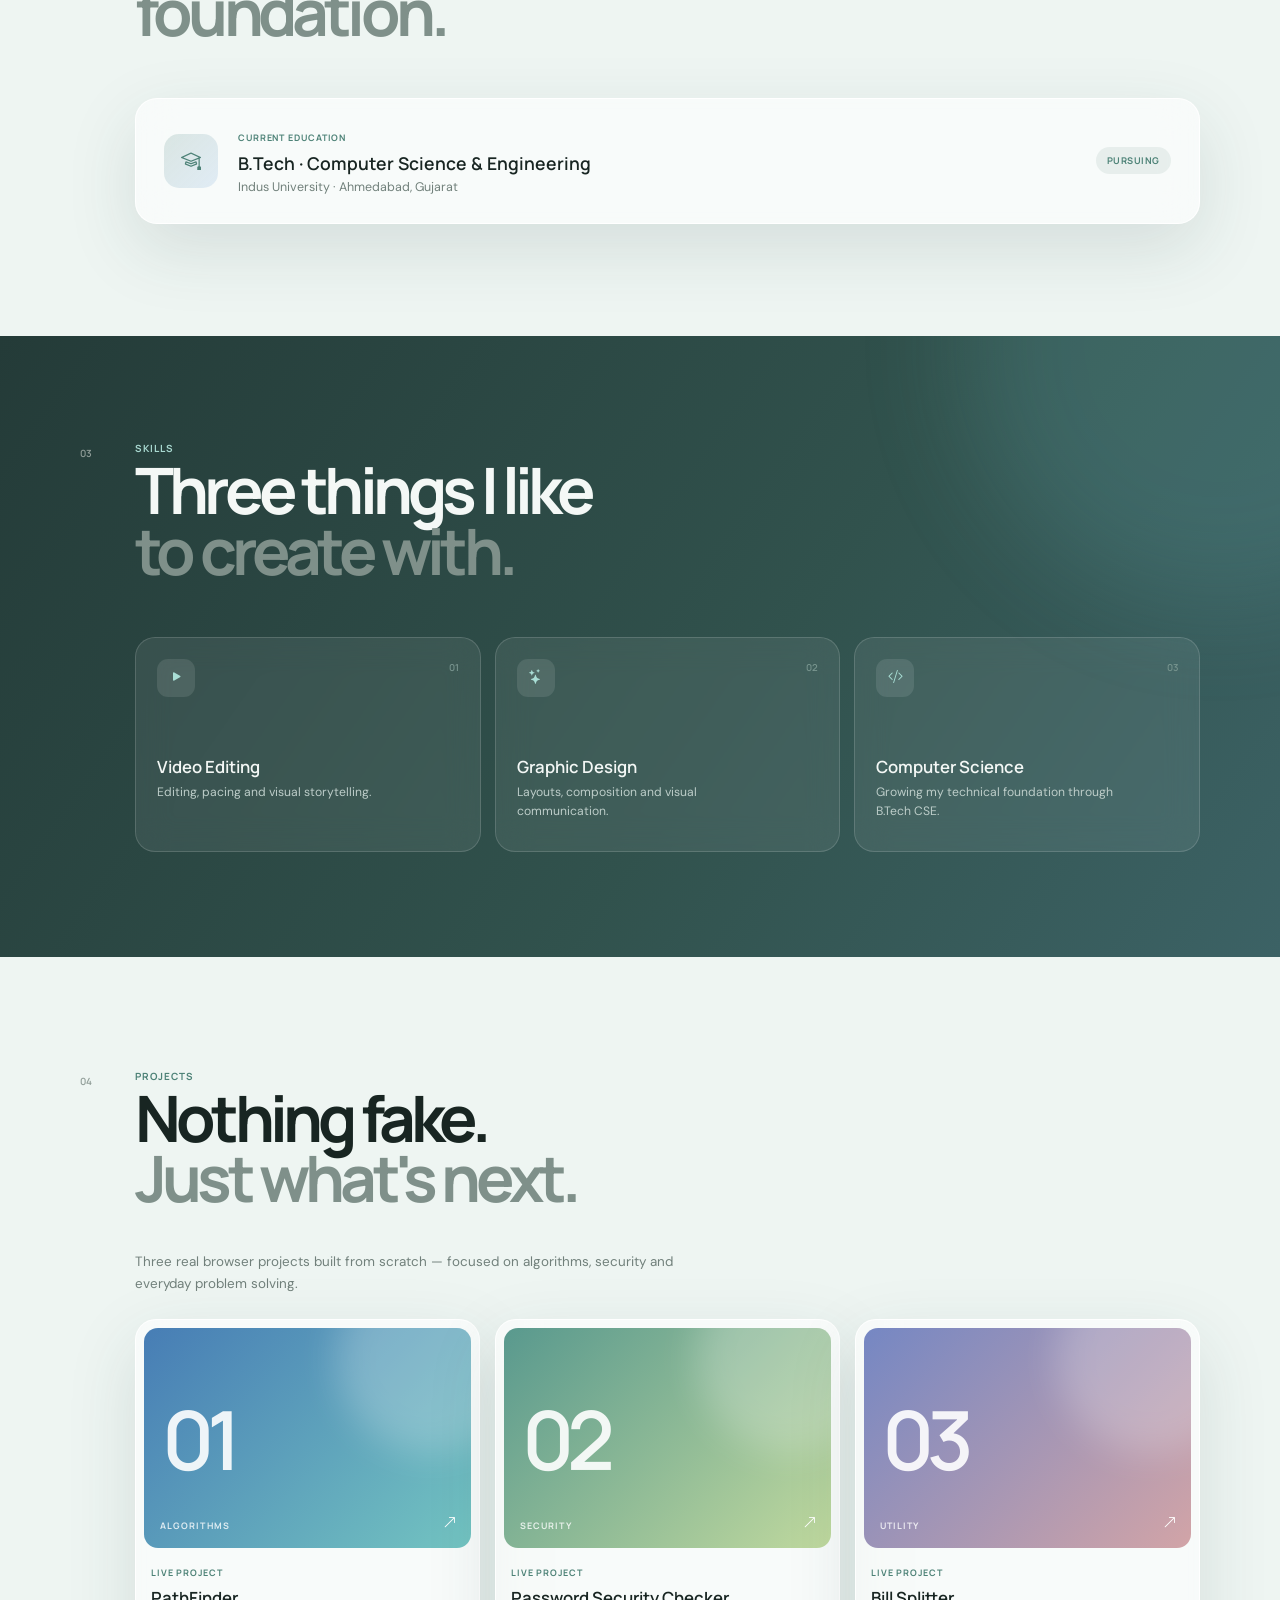
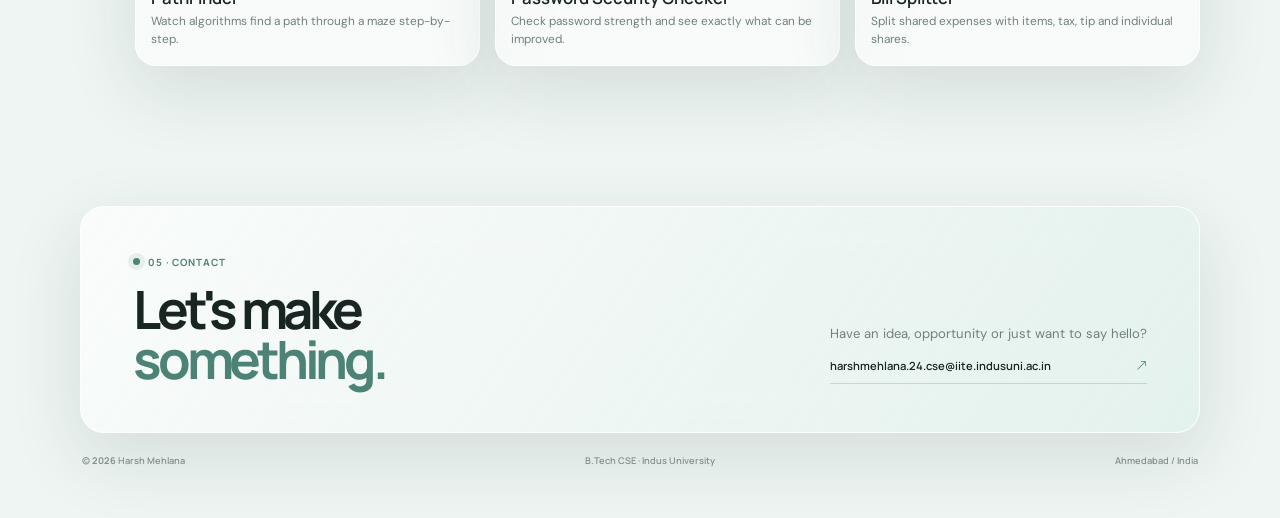
==== commit 31b36fe1: "Use uploaded Harsh photo on home page" ====
--- a/index.html
+++ b/index.html
@@ -14,7 +14,7 @@
 <div class="ambient ambient-a"></div><div class="ambient ambient-b"></div><div class="ambient ambient-c"></div>
 <header id="siteHeader"><nav class="nav"><a class="brand" href="#home"><b>HM</b><span>Harsh Mehlana</span></a><div class="links"><a href="#home">Home</a><a href="#about">About</a><a href="#education">Education</a><a href="#skills">Skills</a><a href="#projects">Projects</a><a href="#contact">Contact</a><a class="nav-cta" href="#contact">Let's Connect <i class="bi bi-arrow-up-right"></i></a></div><button class="menu" type="button" aria-label="Open menu" aria-expanded="false">☰</button><div class="mobile-menu" aria-hidden="true"><a href="#home">Home</a><a href="#about">About</a><a href="#education">Education</a><a href="#skills">Skills</a><a href="#projects">Projects</a><a href="#contact">Contact</a><a class="nav-cta" href="#contact">Let's Connect ↗</a></div></nav></header>
 <main>
-<section id="home" class="hero wrap"><div class="hero-kicker"><span>PORTFOLIO / 2026</span><span>AHMEDABAD, INDIA</span></div><div class="hero-layout"><div class="hero-copy"><div class="eyebrow"><span></span> Computer Science × Creative</div><h1>Harsh <em>Mehlana.</em></h1><p>I'm a B.Tech CSE student building my technical foundation while exploring video editing, graphic design and visual storytelling.</p><div class="hero-actions"><a class="button primary" href="#projects">Explore my work <i class="bi bi-arrow-down-right"></i></a><a class="button secondary" href="mailto:harshmehlana.24.cse@iite.indusuni.ac.in">Say hello <i class="bi bi-arrow-up-right"></i></a></div></div><div class="hero-visual"><div class="portrait-card"><div class="portrait-ring"><img src="[data-uri]" alt="Harsh Mehlana"></div><div class="floating-label label-top">Video Editing <i class="bi bi-play-fill"></i></div><div class="floating-label label-bottom">Graphic Design <i class="bi bi-stars"></i></div><div class="mini-orbit"></div></div></div></div><div class="hero-bottom"><span>Scroll to explore</span><span>01 — 05</span></div></section>
+<section id="home" class="hero wrap"><div class="hero-kicker"><span>PORTFOLIO / 2026</span><span>AHMEDABAD, INDIA</span></div><div class="hero-layout"><div class="hero-copy"><div class="eyebrow"><span></span> Computer Science × Creative</div><h1>Harsh <em>Mehlana.</em></h1><p>I'm a B.Tech CSE student building my technical foundation while exploring video editing, graphic design and visual storytelling.</p><div class="hero-actions"><a class="button primary" href="#projects">Explore my work <i class="bi bi-arrow-down-right"></i></a><a class="button secondary" href="mailto:harshmehlana.24.cse@iite.indusuni.ac.in">Say hello <i class="bi bi-arrow-up-right"></i></a></div></div><div class="hero-visual"><div class="portrait-card"><div class="portrait-ring"><img src="harsh.jpg" alt="Harsh Mehlana"></div><div class="floating-label label-top">Video Editing <i class="bi bi-play-fill"></i></div><div class="floating-label label-bottom">Graphic Design <i class="bi bi-stars"></i></div><div class="mini-orbit"></div></div></div></div><div class="hero-bottom"><span>Scroll to explore</span><span>01 — 05</span></div></section>
 <section id="about" class="section wrap"><div class="section-intro"><span class="number">01</span><div><p>About me</p><h2>Learning the tech.<br><i>Making it visual.</i></h2></div></div><div class="about-grid"><div class="about-main"><p class="lead">I'm 19 and currently pursuing my B.Tech in Computer Science and Engineering at Indus University, Ahmedabad.</p><p>I'm building my technical foundation while spending time on the things I naturally enjoy — editing videos, experimenting with graphic design and learning how visual ideas come together.</p><p>I'm still early in the journey, which means there's plenty left to learn — and plenty left to build.</p></div><aside class="fact-card"><div class="fact-top"><span>Currently</span><i class="bi bi-arrow-up-right"></i></div><div class="fact"><small>Education</small><strong>B.Tech CSE</strong></div><div class="fact"><small>University</small><strong>Indus University</strong></div><div class="fact"><small>Location</small><strong>Ahmedabad, Gujarat</strong></div><div class="fact"><small>Age</small><strong>19</strong></div></aside></div></section>
 <section id="education" class="section wrap"><div class="section-intro"><span class="number">02</span><div><p>Education</p><h2>Building my<br><i>foundation.</i></h2></div></div><div class="education-card"><div class="education-icon"><i class="bi bi-mortarboard"></i></div><div><small>CURRENT EDUCATION</small><h3>B.Tech · Computer Science & Engineering</h3><p>Indus University · Ahmedabad, Gujarat</p></div><span class="education-status">Pursuing</span></div></section>
 <section id="skills" class="skills"><div class="wrap"><div class="section-intro light"><span class="number">03</span><div><p>Skills</p><h2>Three things I like<br><i>to create with.</i></h2></div></div><div class="skill-row"><article class="skill"><div class="skill-icon"><i class="bi bi-play-fill"></i></div><span>01</span><h3>Video Editing</h3><p>Editing, pacing and visual storytelling.</p></article><article class="skill"><div class="skill-icon"><i class="bi bi-stars"></i></div><span>02</span><h3>Graphic Design</h3><p>Layouts, composition and visual communication.</p></article><article class="skill"><div class="skill-icon"><i class="bi bi-code-slash"></i></div><span>03</span><h3>Computer Science</h3><p>Growing my technical foundation through B.Tech CSE.</p></article></div></div></section>
--- a/style.css
+++ b/style.css
@@ -1 +1 @@
-:root{--bg:#eef5f2;--paper:rgba(255,255,255,.58);--ink:#182522;--muted:#71807b;--green:#4d8277;--line:rgba(255,255,255,.88);--shadow:0 24px 70px rgba(42,72,66,.13)}*{box-sizing:border-box}html{scroll-behavior:smooth}body{margin:0;background:var(--bg);color:var(--ink);font:15px/1.6 'DM Sans',sans-serif;overflow-x:hidden}.wrap{width:min(1120px,calc(100% - 40px));margin:auto}a{text-decoration:none;color:inherit}.ambient{position:fixed;z-index:-1;border-radius:50%;filter:blur(80px);pointer-events:none}.ambient-a{width:440px;height:440px;left:-190px;top:5%;background:#9fd8cd;opacity:.52}.ambient-b{width:390px;height:390px;right:-170px;top:28%;background:#a9c9ea;opacity:.42}.ambient-c{width:360px;height:360px;left:42%;bottom:-180px;background:#efc6ad;opacity:.28}header{position:fixed;z-index:30;left:0;right:0;top:0;padding:13px 18px}.nav{width:min(1120px,100%);margin:auto;padding:8px 10px 8px 12px;border:1px solid var(--line);border-radius:16px;background:rgba(255,255,255,.56);backdrop-filter:blur(22px);box-shadow:0 14px 45px rgba(40,65,62,.08);display:flex;align-items:center;justify-content:space-between;position:relative}.brand{display:flex;align-items:center;gap:9px;font:600 .82rem 'Manrope';flex-shrink:0}.brand b{display:grid;place-items:center;width:30px;height:30px;border-radius:9px;background:var(--ink);color:#fff;font-size:.58rem}.links{display:flex;align-items:center;gap:1px}.links>a{padding:8px 8px;border-radius:9px;color:#60706b;font:500 .65rem 'Manrope';transition:.2s;white-space:nowrap}.links>a:hover{background:rgba(255,255,255,.8);color:var(--ink)}.links .nav-cta,.mobile-menu .nav-cta{background:var(--ink);color:#fff;padding-inline:14px;margin-left:4px}.links .nav-cta:hover,.mobile-menu .nav-cta:hover{background:var(--ink);color:#fff}.menu{display:none;width:38px;height:38px;border:1px solid rgba(30,50,46,.1);border-radius:10px;background:rgba(255,255,255,.62);color:var(--ink);cursor:pointer}.mobile-menu{display:none}.hero{padding-top:108px;min-height:720px;display:flex;flex-direction:column;justify-content:center}.hero-kicker,.hero-bottom{display:flex;justify-content:space-between;color:#81908b;font:600 .59rem 'Manrope';letter-spacing:.09em}.hero-layout{margin-top:25px;display:grid;grid-template-columns:1.08fr .92fr;gap:55px;align-items:center}.hero-copy{padding:25px 0}.eyebrow{display:flex;align-items:center;gap:8px;color:var(--green);font:700 .62rem 'Manrope';letter-spacing:.09em;text-transform:uppercase}.eyebrow span{width:7px;height:7px;border-radius:50%;background:var(--green);box-shadow:0 0 0 5px rgba(77,130,119,.1)}.hero h1{font:700 clamp(4.1rem,8vw,7rem)/.88 'Manrope';letter-spacing:-.09em;margin:18px 0}.hero h1 em{font-style:normal;color:var(--green)}.hero-copy>p{max-width:560px;color:var(--muted);font-size:.94rem;line-height:1.8;margin:0 0 25px}.hero-actions{display:flex;gap:9px;flex-wrap:wrap}.button{display:inline-flex;align-items:center;gap:8px;padding:11px 15px;border-radius:11px;font:600 .68rem 'Manrope';transition:.2s}.button.primary{background:var(--ink);color:#fff}.button.primary:hover{background:#182522;color:#fff;transform:translateY(-2px)}.button.secondary{border:1px solid rgba(30,50,46,.12);background:rgba(255,255,255,.5)}.button.secondary:hover{background:rgba(255,255,255,.82);color:var(--ink);transform:translateY(-2px)}.hero-visual{display:grid;place-items:center}.portrait-card{height:390px;width:min(100%,410px);position:relative;border:1px solid var(--line);border-radius:30px;background:linear-gradient(145deg,rgba(255,255,255,.68),rgba(207,232,226,.35));backdrop-filter:blur(24px);box-shadow:var(--shadow);display:grid;place-items:center;overflow:hidden}.portrait-card:before{content:"";position:absolute;width:310px;height:310px;border-radius:50%;border:1px solid rgba(77,130,119,.15)}.portrait-card:after{content:"";position:absolute;width:230px;height:230px;border-radius:50%;background:linear-gradient(135deg,rgba(126,188,176,.38),rgba(170,199,233,.24));filter:blur(8px)}.portrait-ring{z-index:2;width:190px;height:190px;border-radius:50%;display:grid;place-items:center;background:rgba(255,255,255,.52);border:1px solid #fff;box-shadow:0 25px 55px rgba(49,88,80,.16);position:relative}.portrait-ring strong{font:700 3.3rem 'Manrope';letter-spacing:-.1em;color:var(--green)}.portrait-ring span{position:absolute;bottom:31px;font:700 .54rem 'Manrope';letter-spacing:.14em;color:#75857f}.floating-label{position:absolute;z-index:4;padding:10px 13px;border:1px solid #fff;background:rgba(255,255,255,.62);backdrop-filter:blur(16px);border-radius:12px;box-shadow:0 15px 35px rgba(42,72,66,.1);font:600 .61rem 'Manrope'}.floating-label i{margin-left:5px;color:var(--green)}.label-top{top:65px;left:24px}.label-bottom{right:22px;bottom:62px}.mini-orbit{position:absolute;z-index:3;width:255px;height:255px;border:1px dashed rgba(77,130,119,.27);border-radius:50%;transform:rotate(-18deg)}.hero-bottom{border-top:1px solid rgba(40,55,52,.1);padding-top:14px;margin-top:24px}.section{padding:112px 0}.section-intro{display:grid;grid-template-columns:40px 1fr;gap:15px}.section-intro .number{color:#909d98;font:600 .62rem 'Manrope';padding-top:5px}.section-intro p{margin:0 0 5px;color:var(--green);font:700 .62rem 'Manrope';text-transform:uppercase;letter-spacing:.1em}.section-intro h2{font:700 clamp(2.35rem,5vw,4rem)/.95 'Manrope';letter-spacing:-.075em;margin:0}.section-intro h2 i{font-style:normal;color:#7f908a}.about-grid{display:grid;grid-template-columns:1fr .7fr;gap:90px;padding:65px 0 0 55px}.about-main{max-width:570px}.about-main .lead{font:500 1.25rem/1.5 'Manrope';letter-spacing:-.03em;margin:0 0 22px}.about-main p:not(.lead){color:var(--muted);font-size:.87rem;line-height:1.85;margin:0 0 15px}.fact-card{border:1px solid var(--line);border-radius:22px;padding:21px;background:var(--paper);backdrop-filter:blur(20px);box-shadow:var(--shadow)}.fact-top{display:flex;justify-content:space-between;color:#85938e;font:700 .61rem 'Manrope';text-transform:uppercase;letter-spacing:.08em;margin-bottom:8px}.fact-top i{font-size:.75rem}.fact{display:flex;justify-content:space-between;gap:20px;padding:12px 0;border-top:1px solid rgba(30,50,46,.09)}.fact small{color:#8a9792;font-size:.69rem}.fact strong{font:600 .72rem 'Manrope';text-align:right}.education-card{margin:55px 0 0 55px;padding:25px 28px;border:1px solid var(--line);border-radius:22px;background:var(--paper);backdrop-filter:blur(20px);box-shadow:var(--shadow);display:grid;grid-template-columns:auto 1fr auto;gap:20px;align-items:center}.education-icon{width:54px;height:54px;border-radius:15px;display:grid;place-items:center;background:linear-gradient(135deg,rgba(77,130,119,.18),rgba(169,201,234,.3));color:var(--green);font-size:1.25rem}.education-card small{color:var(--green);font:700 .56rem 'Manrope';letter-spacing:.1em}.education-card h3{font:600 1.1rem 'Manrope';margin:3px 0}.education-card p{color:var(--muted);font-size:.78rem;margin:0}.education-status{padding:7px 11px;border-radius:999px;background:rgba(77,130,119,.1);color:var(--green);font:700 .58rem 'Manrope';text-transform:uppercase;letter-spacing:.06em}.skills{padding:105px 0;background:linear-gradient(125deg,#243b38,#31524d 58%,#3c6265);color:#f3f7f5;position:relative;overflow:hidden}.skills:after{content:"";position:absolute;width:520px;height:520px;border-radius:50%;right:-200px;top:-250px;background:#79c6cb;opacity:.15;filter:blur(55px)}.section-intro.light p{color:#a8d8d0}.section-intro.light h2{color:#f4f8f6}.skill-row{display:grid;grid-template-columns:repeat(3,1fr);gap:14px;margin:55px 0 0 55px}.skill{min-height:215px;padding:21px;border:1px solid rgba(255,255,255,.15);border-radius:20px;background:rgba(255,255,255,.075);backdrop-filter:blur(16px);position:relative;transition:.25s}.skill:hover{transform:translateY(-6px);background:rgba(255,255,255,.12)}.skill-icon{width:38px;height:38px;display:grid;place-items:center;border-radius:11px;background:rgba(255,255,255,.1);color:#a9ded5}.skill>span{position:absolute;right:21px;top:23px;color:#78948e;font:600 .6rem 'Manrope'}.skill h3{font:600 1.05rem 'Manrope';margin:58px 0 5px}.skill p{color:#bdcdc9;font-size:.76rem;margin:0;max-width:250px}.project-note{max-width:560px;margin:42px 0 25px 55px;color:var(--muted);font-size:.84rem}.project-list{display:grid;grid-template-columns:repeat(3,minmax(0,1fr));gap:15px;margin-left:55px}.project-card{min-width:0;border:1px solid var(--line);border-radius:21px;padding:8px;background:var(--paper);backdrop-filter:blur(20px);box-shadow:var(--shadow);transition:.25s;overflow:hidden}.project-card:hover{transform:translateY(-6px)}.project-art{height:220px;border-radius:14px;position:relative;overflow:hidden;display:flex;align-items:flex-end;padding:16px}.project-art:before{content:"";position:absolute;width:190px;height:190px;border-radius:50%;right:-55px;top:-65px;background:rgba(255,255,255,.22);filter:blur(18px)}.project-art b{position:absolute;z-index:1;left:18px;top:50%;transform:translateY(-50%);font:600 5.1rem 'Manrope';letter-spacing:-.09em;color:rgba(255,255,255,.9)}.project-art span{position:relative;z-index:2;color:rgba(255,255,255,.8);font:700 .56rem 'Manrope';letter-spacing:.12em}.project-art>i{position:absolute;z-index:2;right:14px;bottom:14px;color:#fff;font-size:.85rem}.art-blue{background:linear-gradient(135deg,#477db5,#73c4c1)}.art-green{background:linear-gradient(135deg,#59998e,#c0d99e)}.art-lilac{background:linear-gradient(135deg,#7587c3,#d2a4a7)}.project-copy{padding:11px 7px 8px}.project-copy small{color:var(--green);font:700 .56rem 'Manrope';letter-spacing:.1em}.project-copy h3{font:600 1.05rem 'Manrope';margin:3px 0}.project-copy p{color:var(--muted);font-size:.74rem;margin:0;line-height:1.55}.contact{padding:28px 0 30px}.contact-card{padding:48px 52px;border:1px solid var(--line);border-radius:24px;background:linear-gradient(125deg,rgba(255,255,255,.67),rgba(216,237,231,.46));backdrop-filter:blur(22px);box-shadow:var(--shadow);display:flex;justify-content:space-between;align-items:flex-end;gap:50px}.contact-card h2{font:700 3.3rem/.95 'Manrope';letter-spacing:-.08em;margin:15px 0 0}.contact-card h2 i{font-style:normal;color:var(--green)}.contact-right{max-width:430px}.contact-right p{color:var(--muted);font-size:.82rem;margin:0 0 14px}.contact-right a{display:flex;align-items:center;justify-content:space-between;gap:15px;padding-bottom:10px;border-bottom:1px solid rgba(30,45,42,.15);font:600 .7rem 'Manrope';word-break:break-word}.contact-right a i{color:var(--green)}footer{display:flex;justify-content:space-between;padding:21px 2px;color:#899691;font:600 .58rem 'Manrope'}#backTop{position:fixed;right:20px;bottom:20px;width:40px;height:40px;border:1px solid #fff;border-radius:12px;background:rgba(255,255,255,.65);backdrop-filter:blur(12px);color:var(--ink);opacity:0;pointer-events:none;z-index:40;cursor:pointer}#backTop.show{opacity:1;pointer-events:auto}button:focus-visible,a:focus-visible{outline:2px solid var(--green);outline-offset:3px}@media(max-width:950px){.brand span{display:none}.links>a{padding-inline:7px;font-size:.62rem}}@media(max-width:850px){.wrap{width:calc(100% - 30px)}header{padding:10px 12px}.brand span{display:inline}.links{display:none}.menu{display:block}.mobile-menu{position:absolute;display:flex;flex-direction:column;gap:3px;top:calc(100% + 8px);left:0;right:0;padding:8px;border:1px solid var(--line);border-radius:15px;background:rgba(255,255,255,.76);backdrop-filter:blur(22px);box-shadow:0 18px 45px rgba(40,65,62,.12);opacity:0;transform:translateY(-6px);pointer-events:none;transition:.2s}.nav.menu-open .mobile-menu{opacity:1;transform:none;pointer-events:auto}.mobile-menu a{padding:11px 12px;border-radius:10px;color:#53625e;font:500 .74rem 'Manrope'}.mobile-menu a:hover{background:rgba(255,255,255,.8);color:var(--ink)}.mobile-menu .nav-cta{text-align:center;margin:3px 0 0}.hero{min-height:auto;padding-top:92px;padding-bottom:45px}.hero-layout{grid-template-columns:1fr;gap:35px}.hero-copy{padding:20px 0 0}.hero h1{font-size:clamp(3.7rem,14vw,6rem)}.hero-visual{order:2}.portrait-card{height:330px}.about-grid{grid-template-columns:1fr;gap:35px;padding-left:0}.education-card{margin-left:0}.skill-row,.project-list{grid-template-columns:repeat(2,minmax(0,1fr));margin-left:0}.project-note{margin-left:0}.contact-card{display:block}.contact-right{margin-top:30px}}@media(max-width:540px){.wrap{width:calc(100% - 24px)}.hero-kicker span:last-child{display:none}.hero{padding-top:82px}.hero h1{font-size:clamp(3.35rem,17vw,4.8rem)}.hero-copy>p{font-size:.86rem}.hero-bottom span:first-child{display:none}.portrait-card{height:285px;border-radius:23px}.portrait-ring{width:155px;height:155px}.portrait-ring strong{font-size:2.7rem}.label-top{top:36px;left:15px}.label-bottom{right:15px;bottom:35px}.section{padding:78px 0}.section-intro{grid-template-columns:28px 1fr;gap:9px}.section-intro h2{font-size:clamp(2.15rem,10vw,3rem)}.about-main .lead{font-size:1.08rem}.education-card{grid-template-columns:auto 1fr;padding:20px;gap:14px}.education-status{grid-column:2;width:max-content}.skill-row,.project-list{grid-template-columns:1fr}.skill{min-height:175px}.skill h3{margin-top:43px}.project-art{height:205px}.contact-card{padding:31px 23px}.contact-card h2{font-size:2.55rem}.contact-right a{font-size:.66rem}footer{flex-direction:column;gap:7px;padding-bottom:15px}}+:root{--bg:#eef5f2;--paper:rgba(255,255,255,.58);--ink:#182522;--muted:#71807b;--green:#4d8277;--line:rgba(255,255,255,.88);--shadow:0 24px 70px rgba(42,72,66,.13)}*{box-sizing:border-box}html{scroll-behavior:smooth}body{margin:0;background:var(--bg);color:var(--ink);font:15px/1.6 'DM Sans',sans-serif;overflow-x:hidden}.wrap{width:min(1120px,calc(100% - 40px));margin:auto}a{text-decoration:none;color:inherit}.ambient{position:fixed;z-index:-1;border-radius:50%;filter:blur(80px);pointer-events:none}.ambient-a{width:440px;height:440px;left:-190px;top:5%;background:#9fd8cd;opacity:.52}.ambient-b{width:390px;height:390px;right:-170px;top:28%;background:#a9c9ea;opacity:.42}.ambient-c{width:360px;height:360px;left:42%;bottom:-180px;background:#efc6ad;opacity:.28}header{position:fixed;z-index:30;left:0;right:0;top:0;padding:13px 18px}.nav{width:min(1120px,100%);margin:auto;padding:8px 10px 8px 12px;border:1px solid var(--line);border-radius:16px;background:rgba(255,255,255,.56);backdrop-filter:blur(22px);box-shadow:0 14px 45px rgba(40,65,62,.08);display:flex;align-items:center;justify-content:space-between;position:relative}.brand{display:flex;align-items:center;gap:9px;font:600 .82rem 'Manrope';flex-shrink:0}.brand b{display:grid;place-items:center;width:30px;height:30px;border-radius:9px;background:var(--ink);color:#fff;font-size:.58rem}.links{display:flex;align-items:center;gap:1px}.links>a{padding:8px 8px;border-radius:9px;color:#60706b;font:500 .65rem 'Manrope';transition:.2s;white-space:nowrap}.links>a:hover{background:rgba(255,255,255,.8);color:var(--ink)}.links .nav-cta,.mobile-menu .nav-cta{background:var(--ink);color:#fff;padding-inline:14px;margin-left:4px}.links .nav-cta:hover,.mobile-menu .nav-cta:hover{background:var(--ink);color:#fff}.menu{display:none;width:38px;height:38px;border:1px solid rgba(30,50,46,.1);border-radius:10px;background:rgba(255,255,255,.62);color:var(--ink);cursor:pointer}.mobile-menu{display:none}.hero{padding-top:108px;min-height:720px;display:flex;flex-direction:column;justify-content:center}.hero-kicker,.hero-bottom{display:flex;justify-content:space-between;color:#81908b;font:600 .59rem 'Manrope';letter-spacing:.09em}.hero-layout{margin-top:25px;display:grid;grid-template-columns:1.08fr .92fr;gap:55px;align-items:center}.hero-copy{padding:25px 0}.eyebrow{display:flex;align-items:center;gap:8px;color:var(--green);font:700 .62rem 'Manrope';letter-spacing:.09em;text-transform:uppercase}.eyebrow span{width:7px;height:7px;border-radius:50%;background:var(--green);box-shadow:0 0 0 5px rgba(77,130,119,.1)}.hero h1{font:700 clamp(4.1rem,8vw,7rem)/.88 'Manrope';letter-spacing:-.09em;margin:18px 0}.hero h1 em{font-style:normal;color:var(--green)}.hero-copy>p{max-width:560px;color:var(--muted);font-size:.94rem;line-height:1.8;margin:0 0 25px}.hero-actions{display:flex;gap:9px;flex-wrap:wrap}.button{display:inline-flex;align-items:center;gap:8px;padding:11px 15px;border-radius:11px;font:600 .68rem 'Manrope';transition:.2s}.button.primary{background:var(--ink);color:#fff}.button.primary:hover{background:#182522;color:#fff;transform:translateY(-2px)}.button.secondary{border:1px solid rgba(30,50,46,.12);background:rgba(255,255,255,.5)}.button.secondary:hover{background:rgba(255,255,255,.82);color:var(--ink);transform:translateY(-2px)}.hero-visual{display:grid;place-items:center}.portrait-card{height:390px;width:min(100%,410px);position:relative;border:1px solid var(--line);border-radius:30px;background:linear-gradient(145deg,rgba(255,255,255,.68),rgba(207,232,226,.35));backdrop-filter:blur(24px);box-shadow:var(--shadow);display:grid;place-items:center;overflow:hidden}.portrait-card:before{content:"";position:absolute;width:310px;height:310px;border-radius:50%;border:1px solid rgba(77,130,119,.15)}.portrait-card:after{content:"";position:absolute;width:230px;height:230px;border-radius:50%;background:linear-gradient(135deg,rgba(126,188,176,.38),rgba(170,199,233,.24));filter:blur(8px)}.portrait-ring{z-index:2;width:190px;height:190px;border-radius:50%;display:grid;place-items:center;background:rgba(255,255,255,.52);border:1px solid #fff;box-shadow:0 25px 55px rgba(49,88,80,.16);position:relative}.portrait-ring img{width:100%;height:100%;display:block;object-fit:cover;border-radius:50%}.floating-label{position:absolute;z-index:4;padding:10px 13px;border:1px solid #fff;background:rgba(255,255,255,.62);backdrop-filter:blur(16px);border-radius:12px;box-shadow:0 15px 35px rgba(42,72,66,.1);font:600 .61rem 'Manrope'}.floating-label i{margin-left:5px;color:var(--green)}.label-top{top:65px;left:24px}.label-bottom{right:22px;bottom:62px}.mini-orbit{position:absolute;z-index:3;width:255px;height:255px;border:1px dashed rgba(77,130,119,.27);border-radius:50%;transform:rotate(-18deg)}.hero-bottom{border-top:1px solid rgba(40,55,52,.1);padding-top:14px;margin-top:24px}.section{padding:112px 0}.section-intro{display:grid;grid-template-columns:40px 1fr;gap:15px}.section-intro .number{color:#909d98;font:600 .62rem 'Manrope';padding-top:5px}.section-intro p{margin:0 0 5px;color:var(--green);font:700 .62rem 'Manrope';text-transform:uppercase;letter-spacing:.1em}.section-intro h2{font:700 clamp(2.35rem,5vw,4rem)/.95 'Manrope';letter-spacing:-.075em;margin:0}.section-intro h2 i{font-style:normal;color:#7f908a}.about-grid{display:grid;grid-template-columns:1fr .7fr;gap:90px;padding:65px 0 0 55px}.about-main{max-width:570px}.about-main .lead{font:500 1.25rem/1.5 'Manrope';letter-spacing:-.03em;margin:0 0 22px}.about-main p:not(.lead){color:var(--muted);font-size:.87rem;line-height:1.85;margin:0 0 15px}.fact-card{border:1px solid var(--line);border-radius:22px;padding:21px;background:var(--paper);backdrop-filter:blur(20px);box-shadow:var(--shadow)}.fact-top{display:flex;justify-content:space-between;color:#85938e;font:700 .61rem 'Manrope';text-transform:uppercase;letter-spacing:.08em;margin-bottom:8px}.fact-top i{font-size:.75rem}.fact{display:flex;justify-content:space-between;gap:20px;padding:12px 0;border-top:1px solid rgba(30,50,46,.09)}.fact small{color:#8a9792;font-size:.69rem}.fact strong{font:600 .72rem 'Manrope';text-align:right}.education-card{margin:55px 0 0 55px;padding:25px 28px;border:1px solid var(--line);border-radius:22px;background:var(--paper);backdrop-filter:blur(20px);box-shadow:var(--shadow);display:grid;grid-template-columns:auto 1fr auto;gap:20px;align-items:center}.education-icon{width:54px;height:54px;border-radius:15px;display:grid;place-items:center;background:linear-gradient(135deg,rgba(77,130,119,.18),rgba(169,201,234,.3));color:var(--green);font-size:1.25rem}.education-card small{color:var(--green);font:700 .56rem 'Manrope';letter-spacing:.1em}.education-card h3{font:600 1.1rem 'Manrope';margin:3px 0}.education-card p{color:var(--muted);font-size:.78rem;margin:0}.education-status{padding:7px 11px;border-radius:999px;background:rgba(77,130,119,.1);color:var(--green);font:700 .58rem 'Manrope';text-transform:uppercase;letter-spacing:.06em}.skills{padding:105px 0;background:linear-gradient(125deg,#243b38,#31524d 58%,#3c6265);color:#f3f7f5;position:relative;overflow:hidden}.skills:after{content:"";position:absolute;width:520px;height:520px;border-radius:50%;right:-200px;top:-250px;background:#79c6cb;opacity:.15;filter:blur(55px)}.section-intro.light p{color:#a8d8d0}.section-intro.light h2{color:#f4f8f6}.skill-row{display:grid;grid-template-columns:repeat(3,1fr);gap:14px;margin:55px 0 0 55px}.skill{min-height:215px;padding:21px;border:1px solid rgba(255,255,255,.15);border-radius:20px;background:rgba(255,255,255,.075);backdrop-filter:blur(16px);position:relative;transition:.25s}.skill:hover{transform:translateY(-6px);background:rgba(255,255,255,.12)}.skill-icon{width:38px;height:38px;display:grid;place-items:center;border-radius:11px;background:rgba(255,255,255,.1);color:#a9ded5}.skill>span{position:absolute;right:21px;top:23px;color:#78948e;font:600 .6rem 'Manrope'}.skill h3{font:600 1.05rem 'Manrope';margin:58px 0 5px}.skill p{color:#bdcdc9;font-size:.76rem;margin:0;max-width:250px}.project-note{max-width:560px;margin:42px 0 25px 55px;color:var(--muted);font-size:.84rem}.project-list{display:grid;grid-template-columns:repeat(3,minmax(0,1fr));gap:15px;margin-left:55px}.project-card{min-width:0;border:1px solid var(--line);border-radius:21px;padding:8px;background:var(--paper);backdrop-filter:blur(20px);box-shadow:var(--shadow);transition:.25s;overflow:hidden}.project-card:hover{transform:translateY(-6px)}.project-art{height:220px;border-radius:14px;position:relative;overflow:hidden;display:flex;align-items:flex-end;padding:16px}.project-art:before{content:"";position:absolute;width:190px;height:190px;border-radius:50%;right:-55px;top:-65px;background:rgba(255,255,255,.22);filter:blur(18px)}.project-art b{position:absolute;z-index:1;left:18px;top:50%;transform:translateY(-50%);font:600 5.1rem 'Manrope';letter-spacing:-.09em;color:rgba(255,255,255,.9)}.project-art span{position:relative;z-index:2;color:rgba(255,255,255,.8);font:700 .56rem 'Manrope';letter-spacing:.12em}.project-art>i{position:absolute;z-index:2;right:14px;bottom:14px;color:#fff;font-size:.85rem}.art-blue{background:linear-gradient(135deg,#477db5,#73c4c1)}.art-green{background:linear-gradient(135deg,#59998e,#c0d99e)}.art-lilac{background:linear-gradient(135deg,#7587c3,#d2a4a7)}.project-copy{padding:11px 7px 8px}.project-copy small{color:var(--green);font:700 .56rem 'Manrope';letter-spacing:.1em}.project-copy h3{font:600 1.05rem 'Manrope';margin:3px 0}.project-copy p{color:var(--muted);font-size:.74rem;margin:0;line-height:1.55}.contact{padding:28px 0 30px}.contact-card{padding:48px 52px;border:1px solid var(--line);border-radius:24px;background:linear-gradient(125deg,rgba(255,255,255,.67),rgba(216,237,231,.46));backdrop-filter:blur(22px);box-shadow:var(--shadow);display:flex;justify-content:space-between;align-items:flex-end;gap:50px}.contact-card h2{font:700 3.3rem/.95 'Manrope';letter-spacing:-.08em;margin:15px 0 0}.contact-card h2 i{font-style:normal;color:var(--green)}.contact-right{max-width:430px}.contact-right p{color:var(--muted);font-size:.82rem;margin:0 0 14px}.contact-right a{display:flex;align-items:center;justify-content:space-between;gap:15px;padding-bottom:10px;border-bottom:1px solid rgba(30,45,42,.15);font:600 .7rem 'Manrope';word-break:break-word}.contact-right a i{color:var(--green)}footer{display:flex;justify-content:space-between;padding:21px 2px;color:#899691;font:600 .58rem 'Manrope'}#backTop{position:fixed;right:20px;bottom:20px;width:40px;height:40px;border:1px solid #fff;border-radius:12px;background:rgba(255,255,255,.65);backdrop-filter:blur(12px);color:var(--ink);opacity:0;pointer-events:none;z-index:40;cursor:pointer}#backTop.show{opacity:1;pointer-events:auto}button:focus-visible,a:focus-visible{outline:2px solid var(--green);outline-offset:3px}@media(max-width:950px){.brand span{display:none}.links>a{padding-inline:7px;font-size:.62rem}}@media(max-width:850px){.wrap{width:calc(100% - 30px)}header{padding:10px 12px}.brand span{display:inline}.links{display:none}.menu{display:block}.mobile-menu{position:absolute;display:flex;flex-direction:column;gap:3px;top:calc(100% + 8px);left:0;right:0;padding:8px;border:1px solid var(--line);border-radius:15px;background:rgba(255,255,255,.76);backdrop-filter:blur(22px);box-shadow:0 18px 45px rgba(40,65,62,.12);opacity:0;transform:translateY(-6px);pointer-events:none;transition:.2s}.nav.menu-open .mobile-menu{opacity:1;transform:none;pointer-events:auto}.mobile-menu a{padding:11px 12px;border-radius:10px;color:#53625e;font:500 .74rem 'Manrope'}.mobile-menu a:hover{background:rgba(255,255,255,.8);color:var(--ink)}.mobile-menu .nav-cta{text-align:center;margin:3px 0 0}.hero{min-height:auto;padding-top:92px;padding-bottom:45px}.hero-layout{grid-template-columns:1fr;gap:35px}.hero-copy{padding:20px 0 0}.hero h1{font-size:clamp(3.7rem,14vw,6rem)}.hero-visual{order:2}.portrait-card{height:330px}.about-grid{grid-template-columns:1fr;gap:35px;padding-left:0}.education-card{margin-left:0}.skill-row,.project-list{grid-template-columns:repeat(2,minmax(0,1fr));margin-left:0}.project-note{margin-left:0}.contact-card{display:block}.contact-right{margin-top:30px}}@media(max-width:540px){.wrap{width:calc(100% - 24px)}.hero-kicker span:last-child{display:none}.hero{padding-top:82px}.hero h1{font-size:clamp(3.35rem,17vw,4.8rem)}.hero-copy>p{font-size:.86rem}.hero-bottom span:first-child{display:none}.portrait-card{height:285px;border-radius:23px}.portrait-ring{width:155px;height:155px}.portrait-ring strong{font-size:2.7rem}.label-top{top:36px;left:15px}.label-bottom{right:15px;bottom:35px}.section{padding:78px 0}.section-intro{grid-template-columns:28px 1fr;gap:9px}.section-intro h2{font-size:clamp(2.15rem,10vw,3rem)}.about-main .lead{font-size:1.08rem}.education-card{grid-template-columns:auto 1fr;padding:20px;gap:14px}.education-status{grid-column:2;width:max-content}.skill-row,.project-list{grid-template-columns:1fr}.skill{min-height:175px}.skill h3{margin-top:43px}.project-art{height:205px}.contact-card{padding:31px 23px}.contact-card h2{font-size:2.55rem}.contact-right a{font-size:.66rem}footer{flex-direction:column;gap:7px;padding-bottom:15px}}
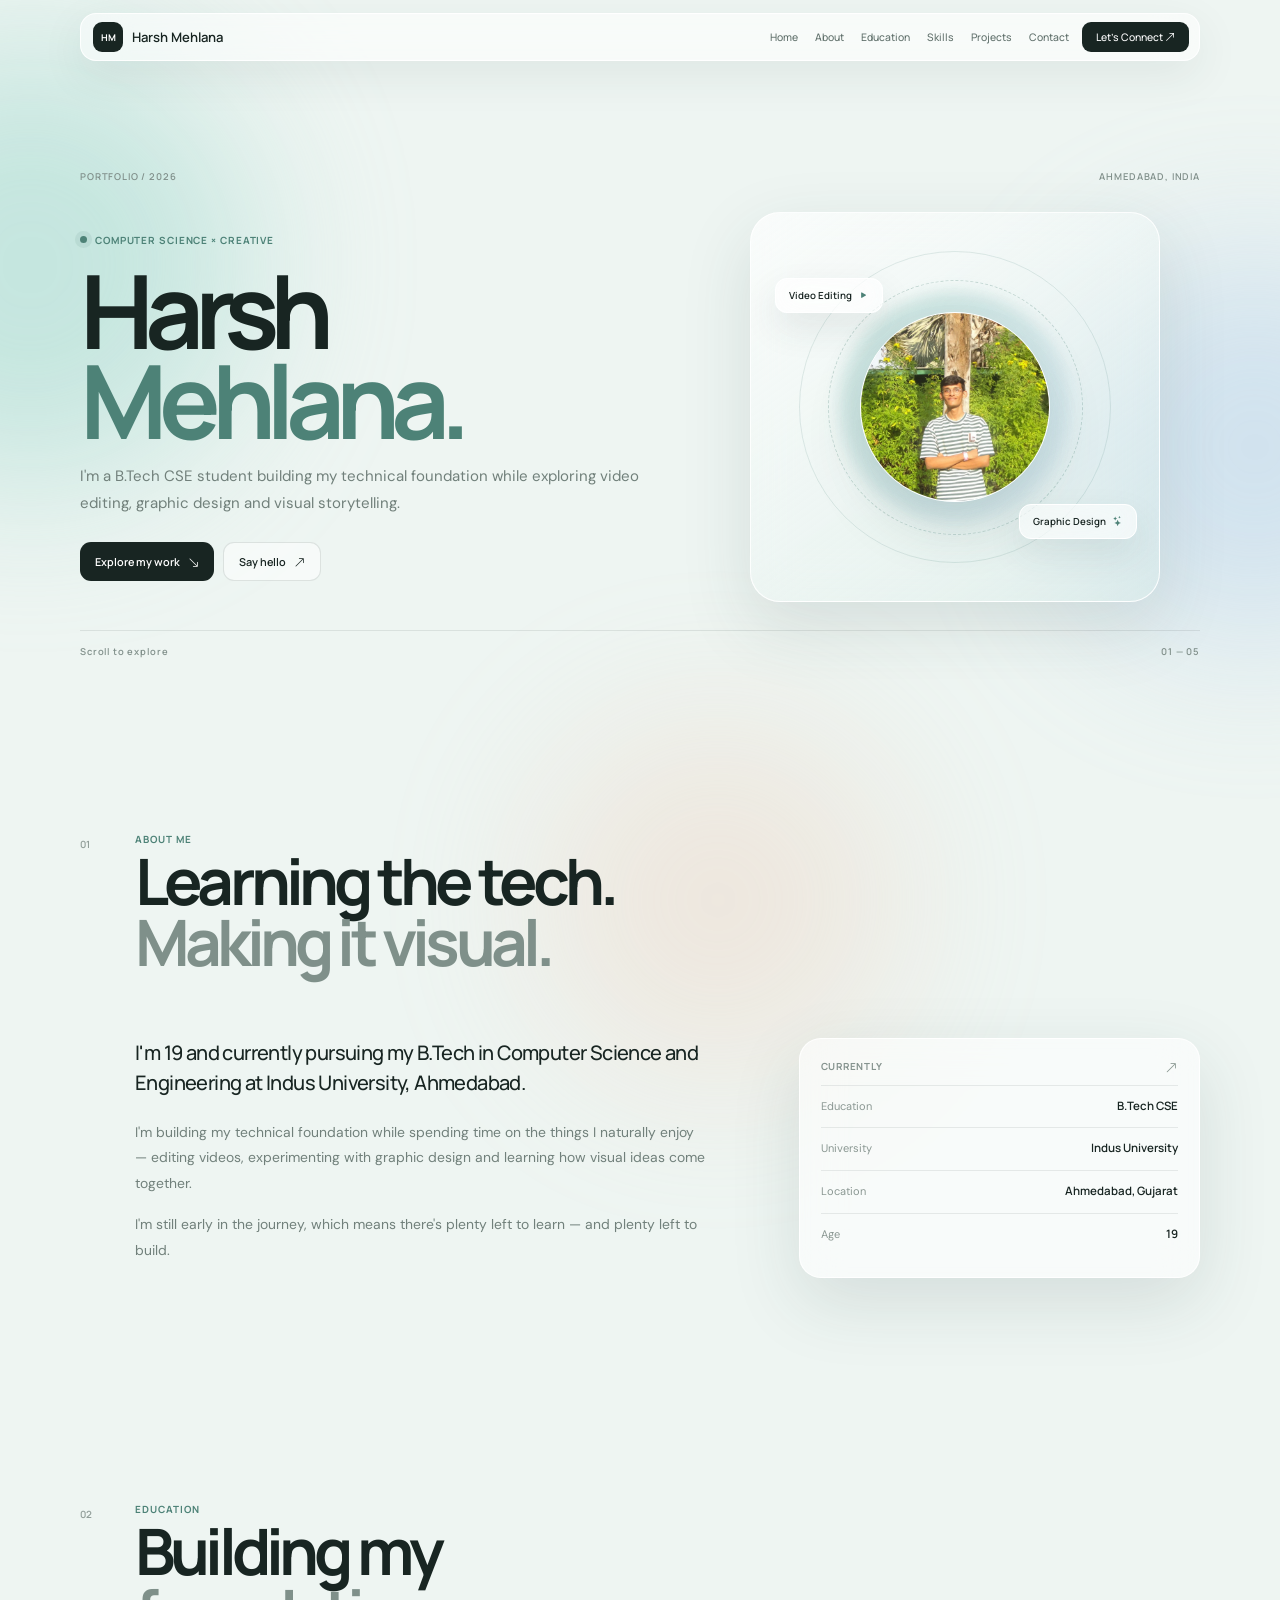
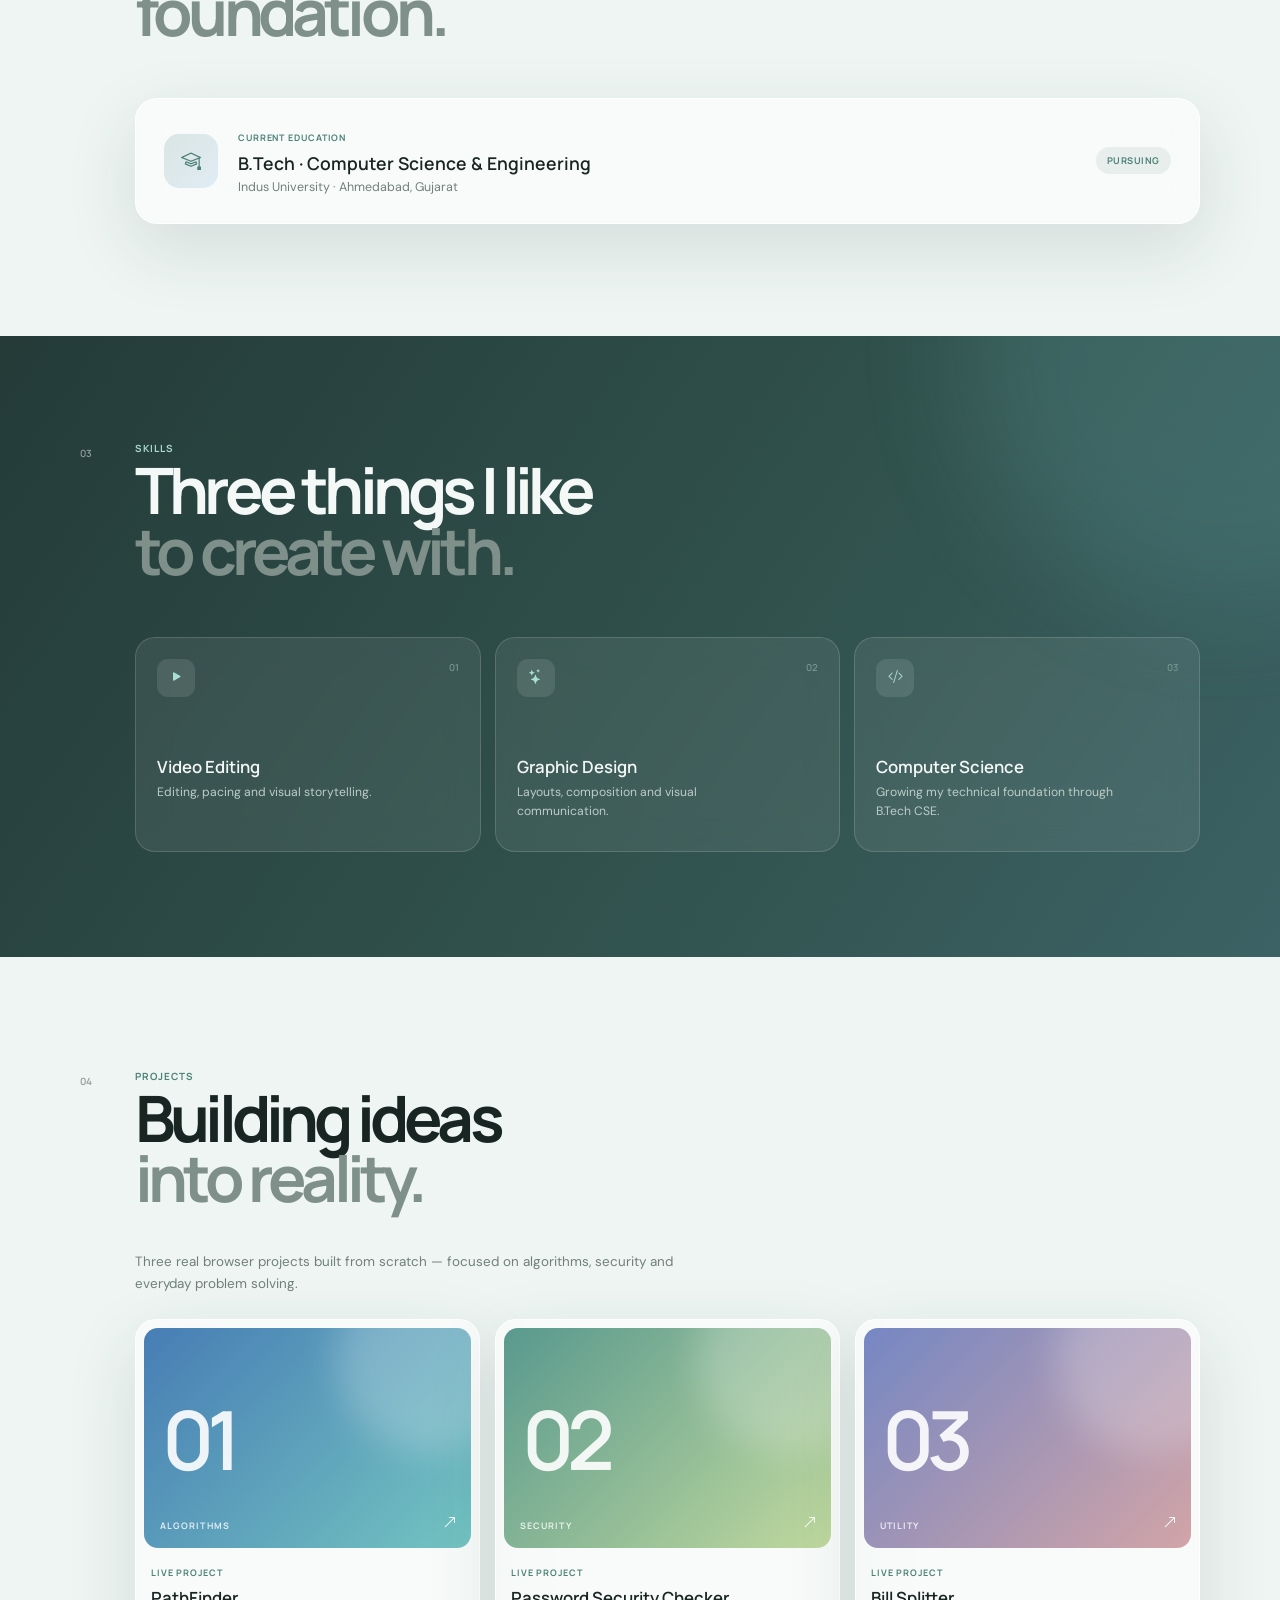
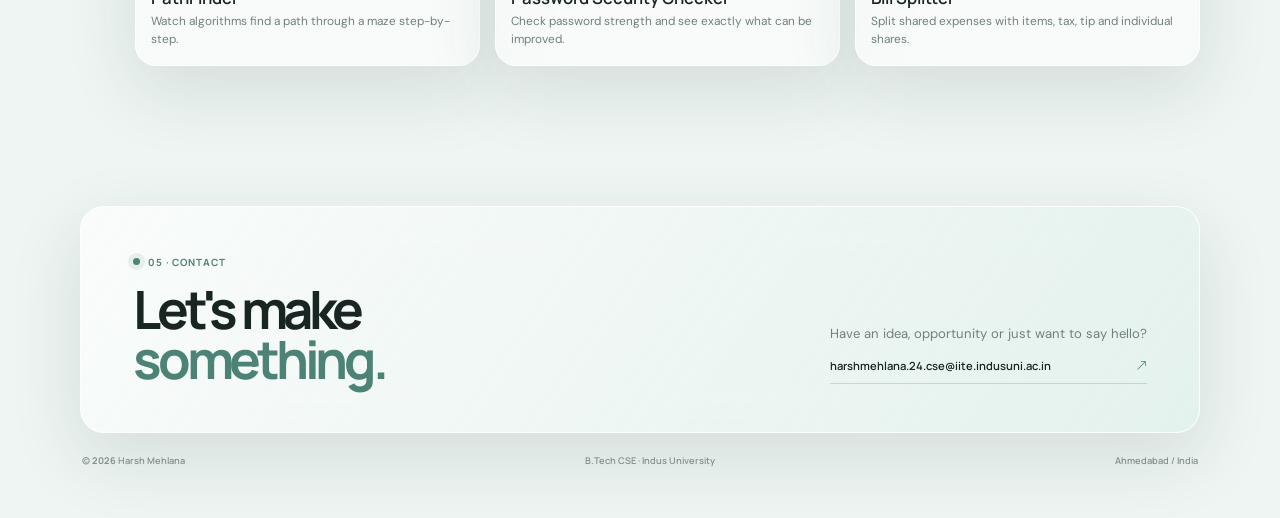
==== commit 4e7a6ffe: "Refine projects section heading" ====
--- a/index.html
+++ b/index.html
@@ -18,7 +18,7 @@
 <section id="about" class="section wrap"><div class="section-intro"><span class="number">01</span><div><p>About me</p><h2>Learning the tech.<br><i>Making it visual.</i></h2></div></div><div class="about-grid"><div class="about-main"><p class="lead">I'm 19 and currently pursuing my B.Tech in Computer Science and Engineering at Indus University, Ahmedabad.</p><p>I'm building my technical foundation while spending time on the things I naturally enjoy — editing videos, experimenting with graphic design and learning how visual ideas come together.</p><p>I'm still early in the journey, which means there's plenty left to learn — and plenty left to build.</p></div><aside class="fact-card"><div class="fact-top"><span>Currently</span><i class="bi bi-arrow-up-right"></i></div><div class="fact"><small>Education</small><strong>B.Tech CSE</strong></div><div class="fact"><small>University</small><strong>Indus University</strong></div><div class="fact"><small>Location</small><strong>Ahmedabad, Gujarat</strong></div><div class="fact"><small>Age</small><strong>19</strong></div></aside></div></section>
 <section id="education" class="section wrap"><div class="section-intro"><span class="number">02</span><div><p>Education</p><h2>Building my<br><i>foundation.</i></h2></div></div><div class="education-card"><div class="education-icon"><i class="bi bi-mortarboard"></i></div><div><small>CURRENT EDUCATION</small><h3>B.Tech · Computer Science & Engineering</h3><p>Indus University · Ahmedabad, Gujarat</p></div><span class="education-status">Pursuing</span></div></section>
 <section id="skills" class="skills"><div class="wrap"><div class="section-intro light"><span class="number">03</span><div><p>Skills</p><h2>Three things I like<br><i>to create with.</i></h2></div></div><div class="skill-row"><article class="skill"><div class="skill-icon"><i class="bi bi-play-fill"></i></div><span>01</span><h3>Video Editing</h3><p>Editing, pacing and visual storytelling.</p></article><article class="skill"><div class="skill-icon"><i class="bi bi-stars"></i></div><span>02</span><h3>Graphic Design</h3><p>Layouts, composition and visual communication.</p></article><article class="skill"><div class="skill-icon"><i class="bi bi-code-slash"></i></div><span>03</span><h3>Computer Science</h3><p>Growing my technical foundation through B.Tech CSE.</p></article></div></div></section>
-<section id="projects" class="section wrap"><div class="section-intro"><span class="number">04</span><div><p>Projects</p><h2>Nothing fake.<br><i>Just what's next.</i></h2></div></div><p class="project-note">Three real browser projects built from scratch — focused on algorithms, security and everyday problem solving.</p><div class="project-list">
+<section id="projects" class="section wrap"><div class="section-intro"><span class="number">04</span><div><p>Projects</p><h2>Building ideas<br><i>into reality.</i></h2></div></div><p class="project-note">Three real browser projects built from scratch — focused on algorithms, security and everyday problem solving.</p><div class="project-list">
 <article class="project-card"><a href="projects/pathfinder/index.html" target="_blank" rel="noopener"><div class="project-art art-blue"><b>01</b><span>ALGORITHMS</span><i class="bi bi-arrow-up-right"></i></div><div class="project-copy"><small>LIVE PROJECT</small><h3>PathFinder</h3><p>Watch algorithms find a path through a maze step-by-step.</p></div></a></article>
 <article class="project-card"><a href="projects/password-checker/index.html" target="_blank" rel="noopener"><div class="project-art art-green"><b>02</b><span>SECURITY</span><i class="bi bi-arrow-up-right"></i></div><div class="project-copy"><small>LIVE PROJECT</small><h3>Password Security Checker</h3><p>Check password strength and see exactly what can be improved.</p></div></a></article>
 <article class="project-card"><a href="projects/bill-splitter/index.html" target="_blank" rel="noopener"><div class="project-art art-lilac"><b>03</b><span>UTILITY</span><i class="bi bi-arrow-up-right"></i></div><div class="project-copy"><small>LIVE PROJECT</small><h3>Bill Splitter</h3><p>Split shared expenses with items, tax, tip and individual shares.</p></div></a></article>
